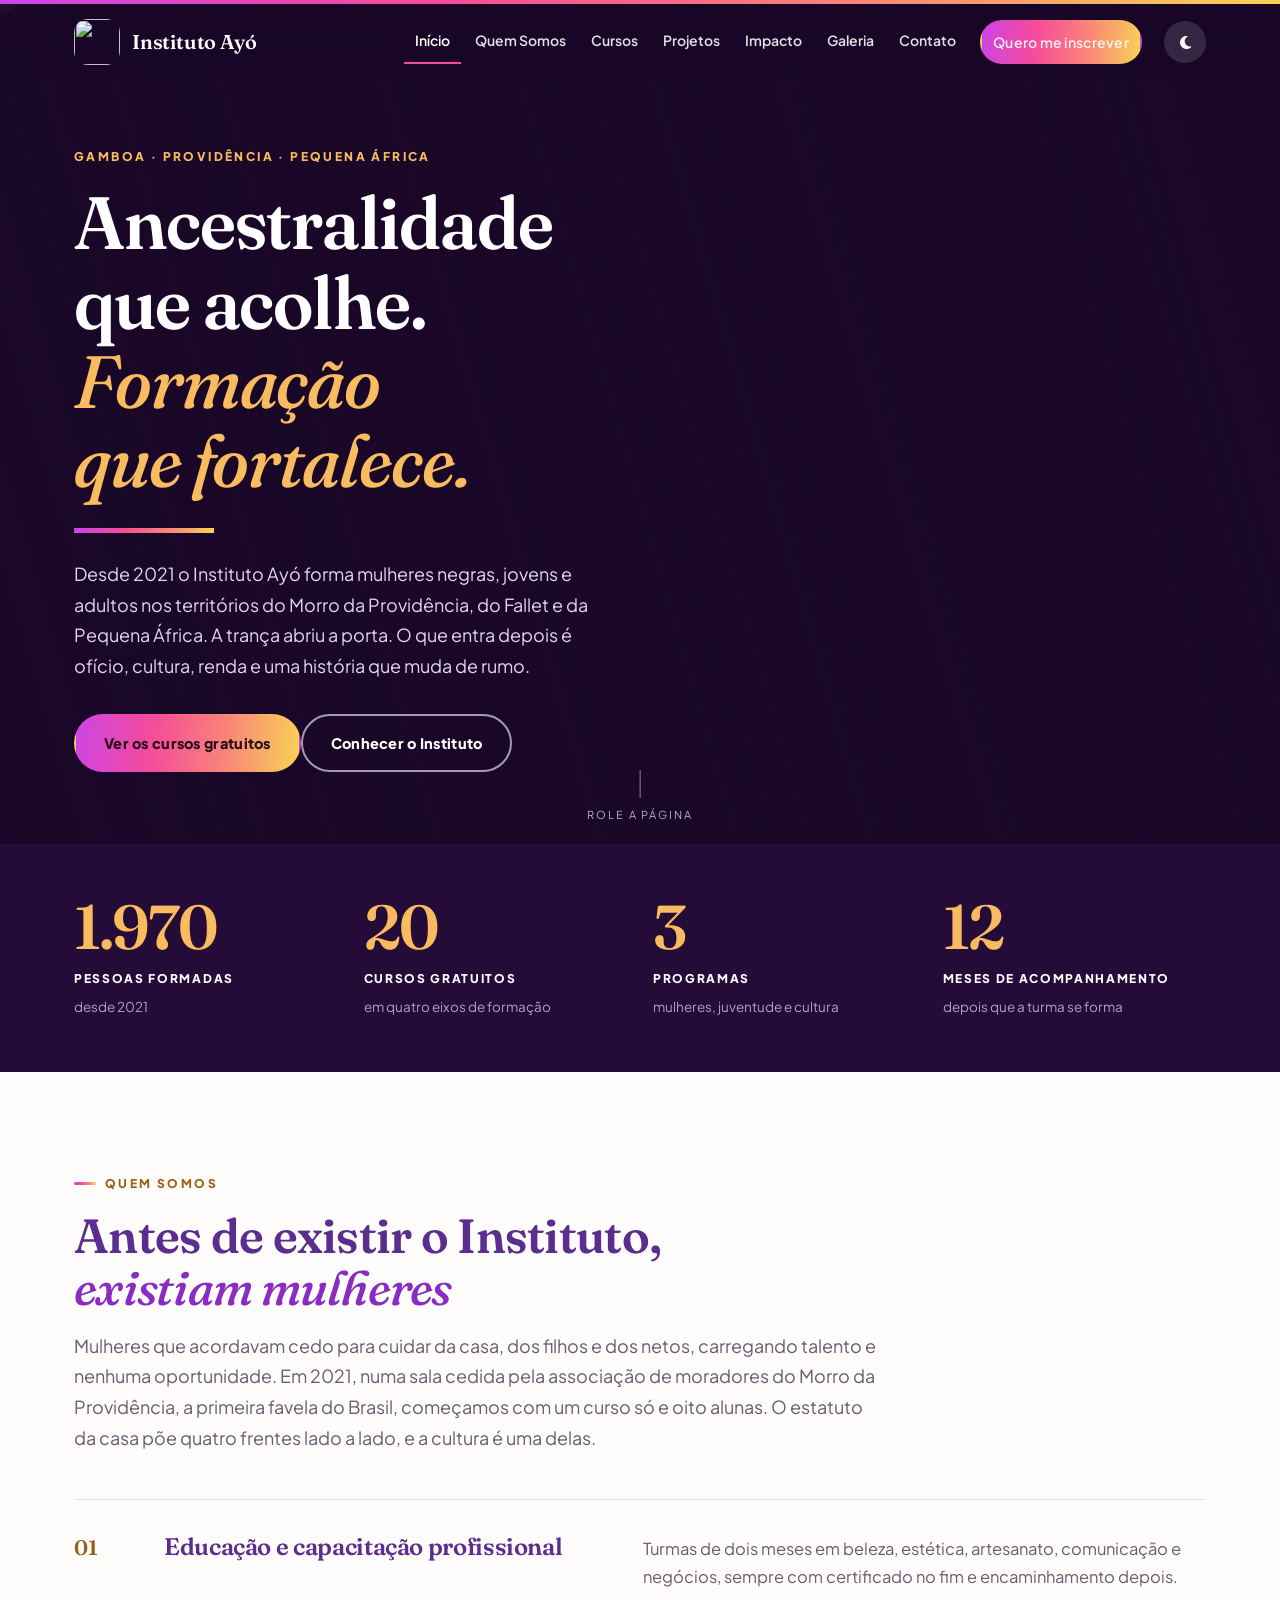
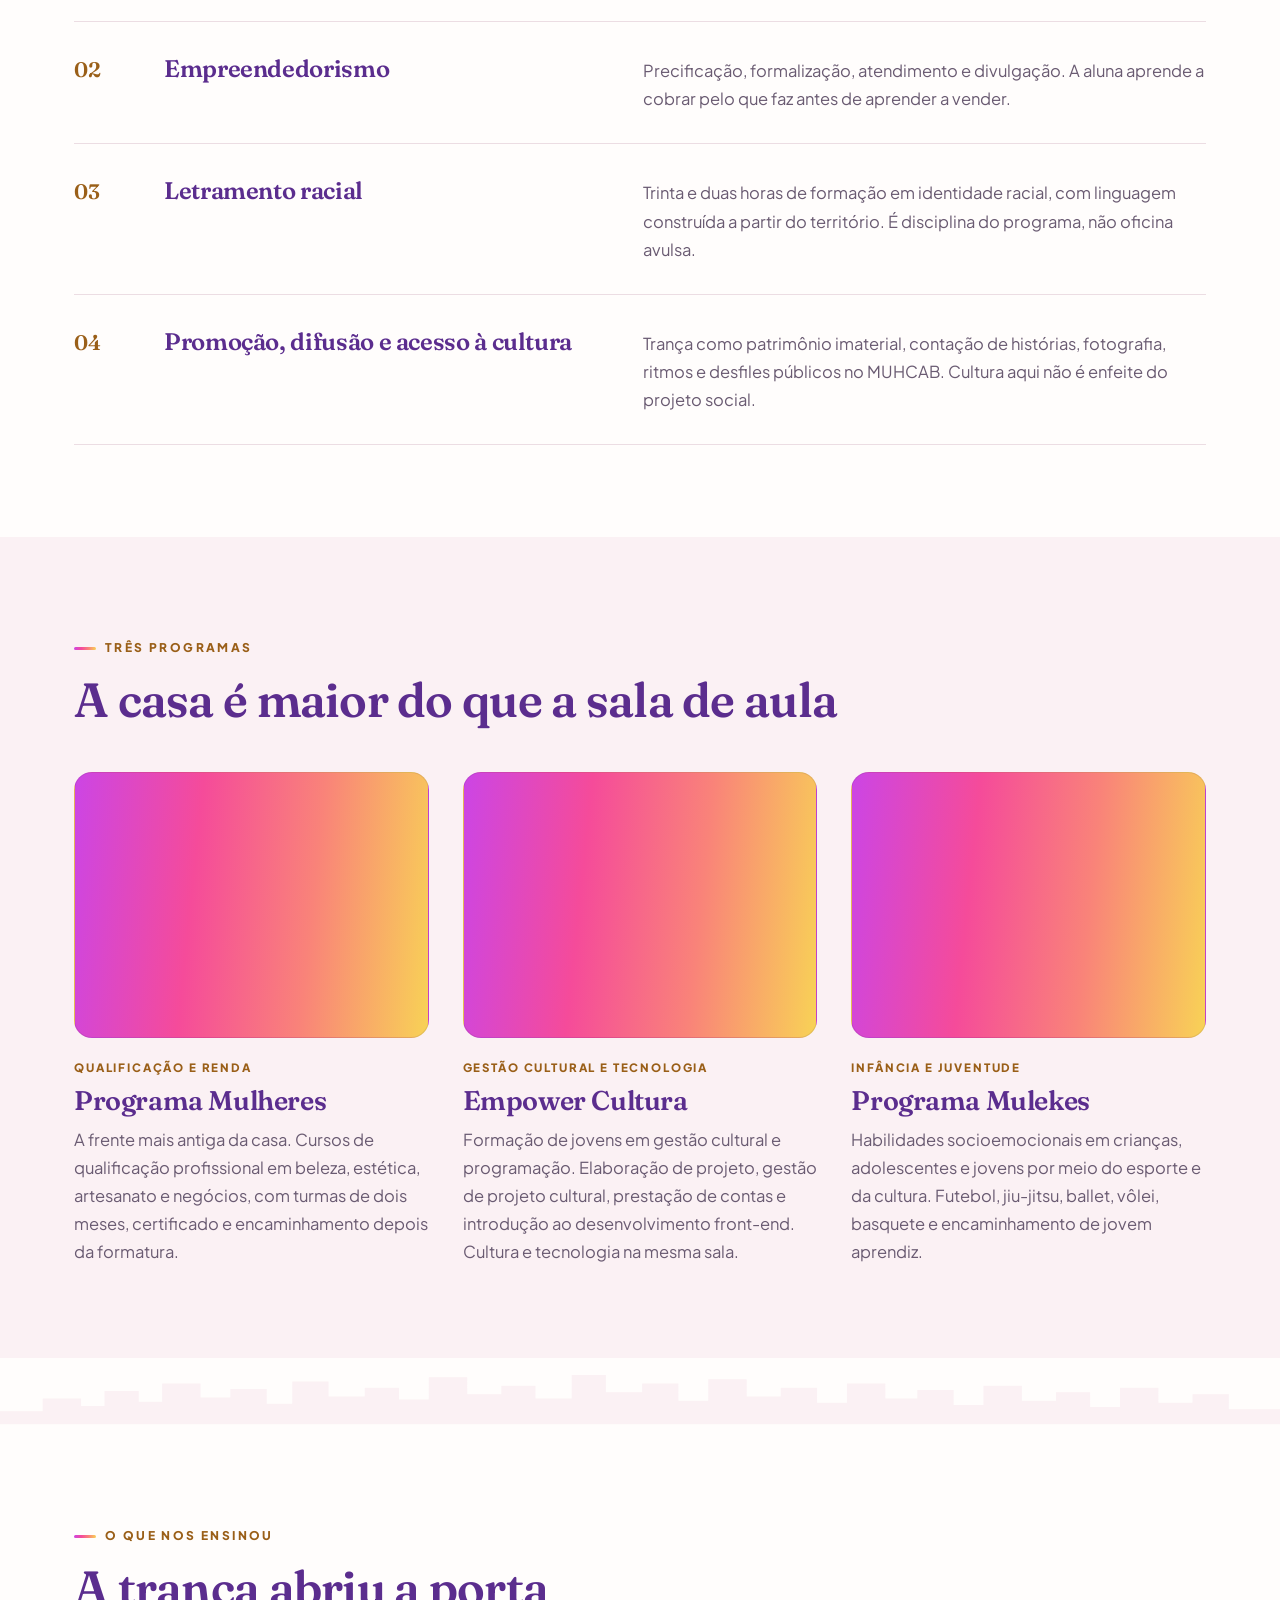
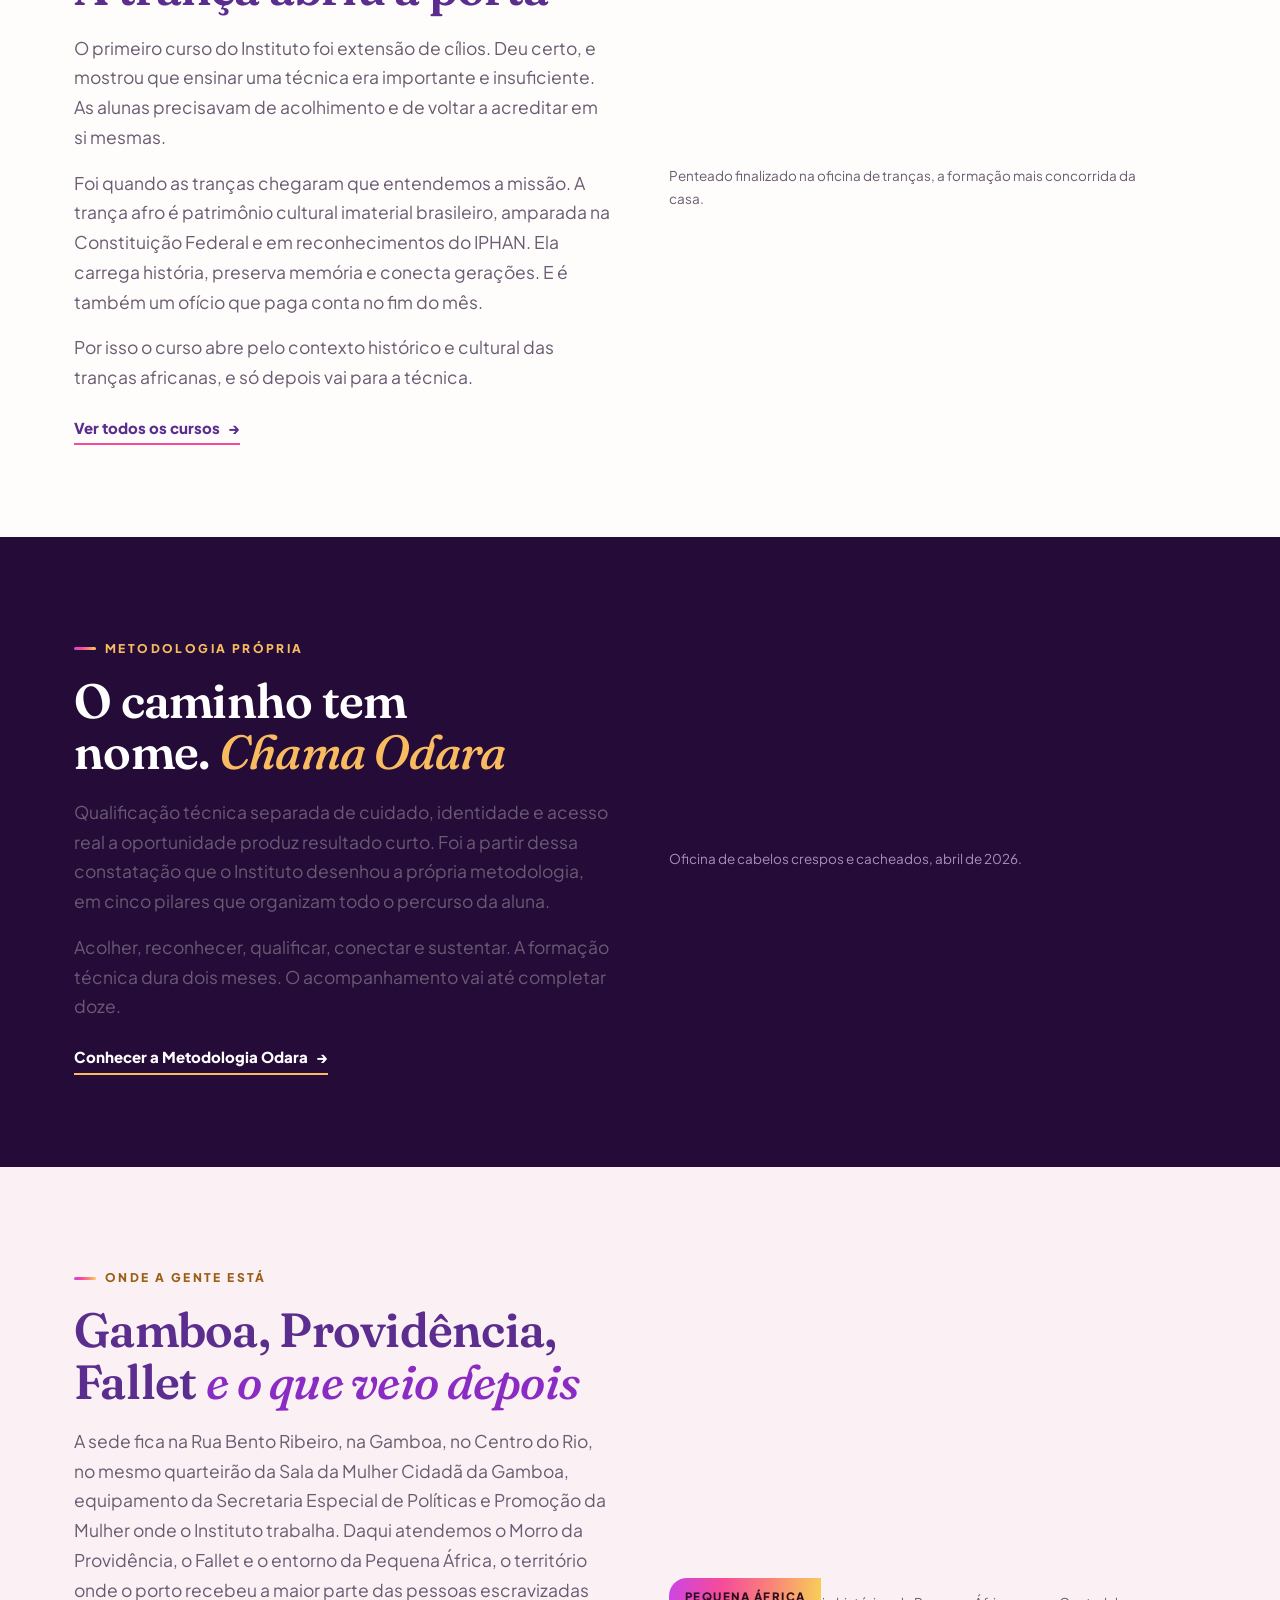
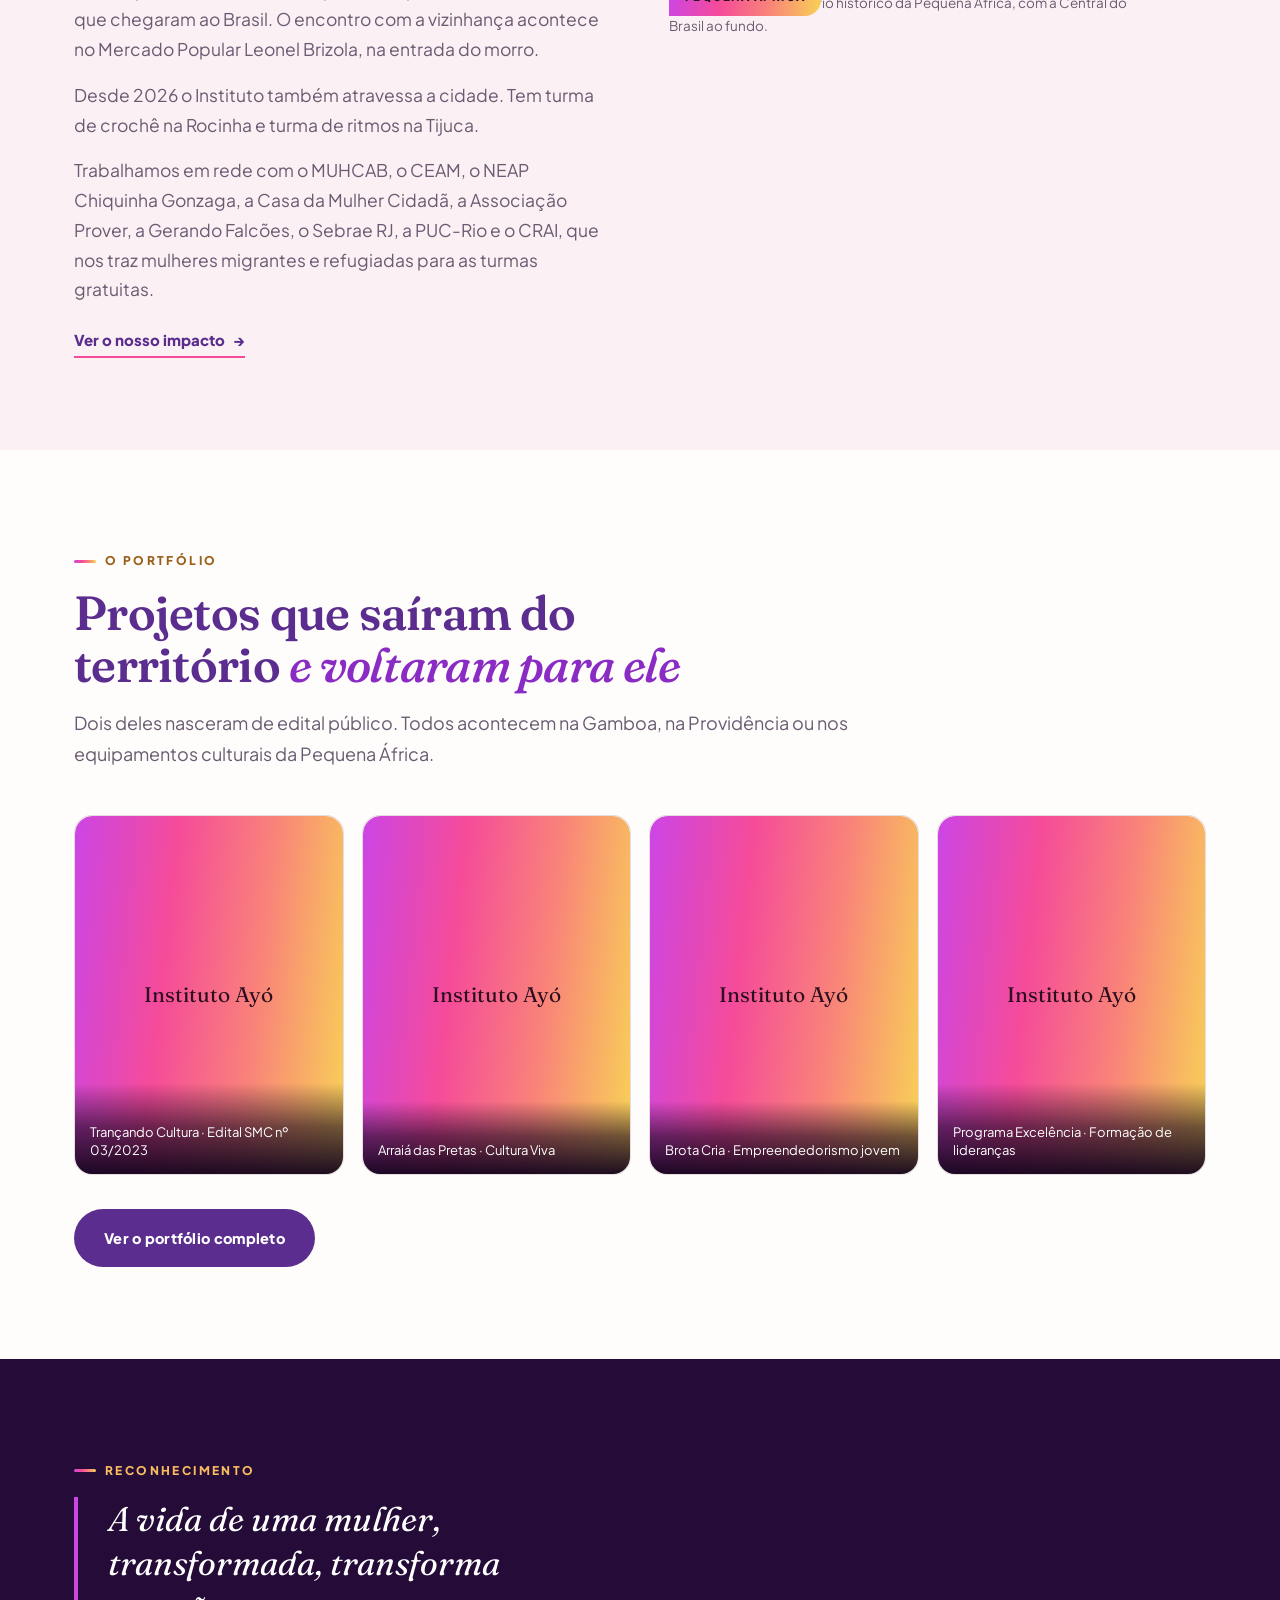
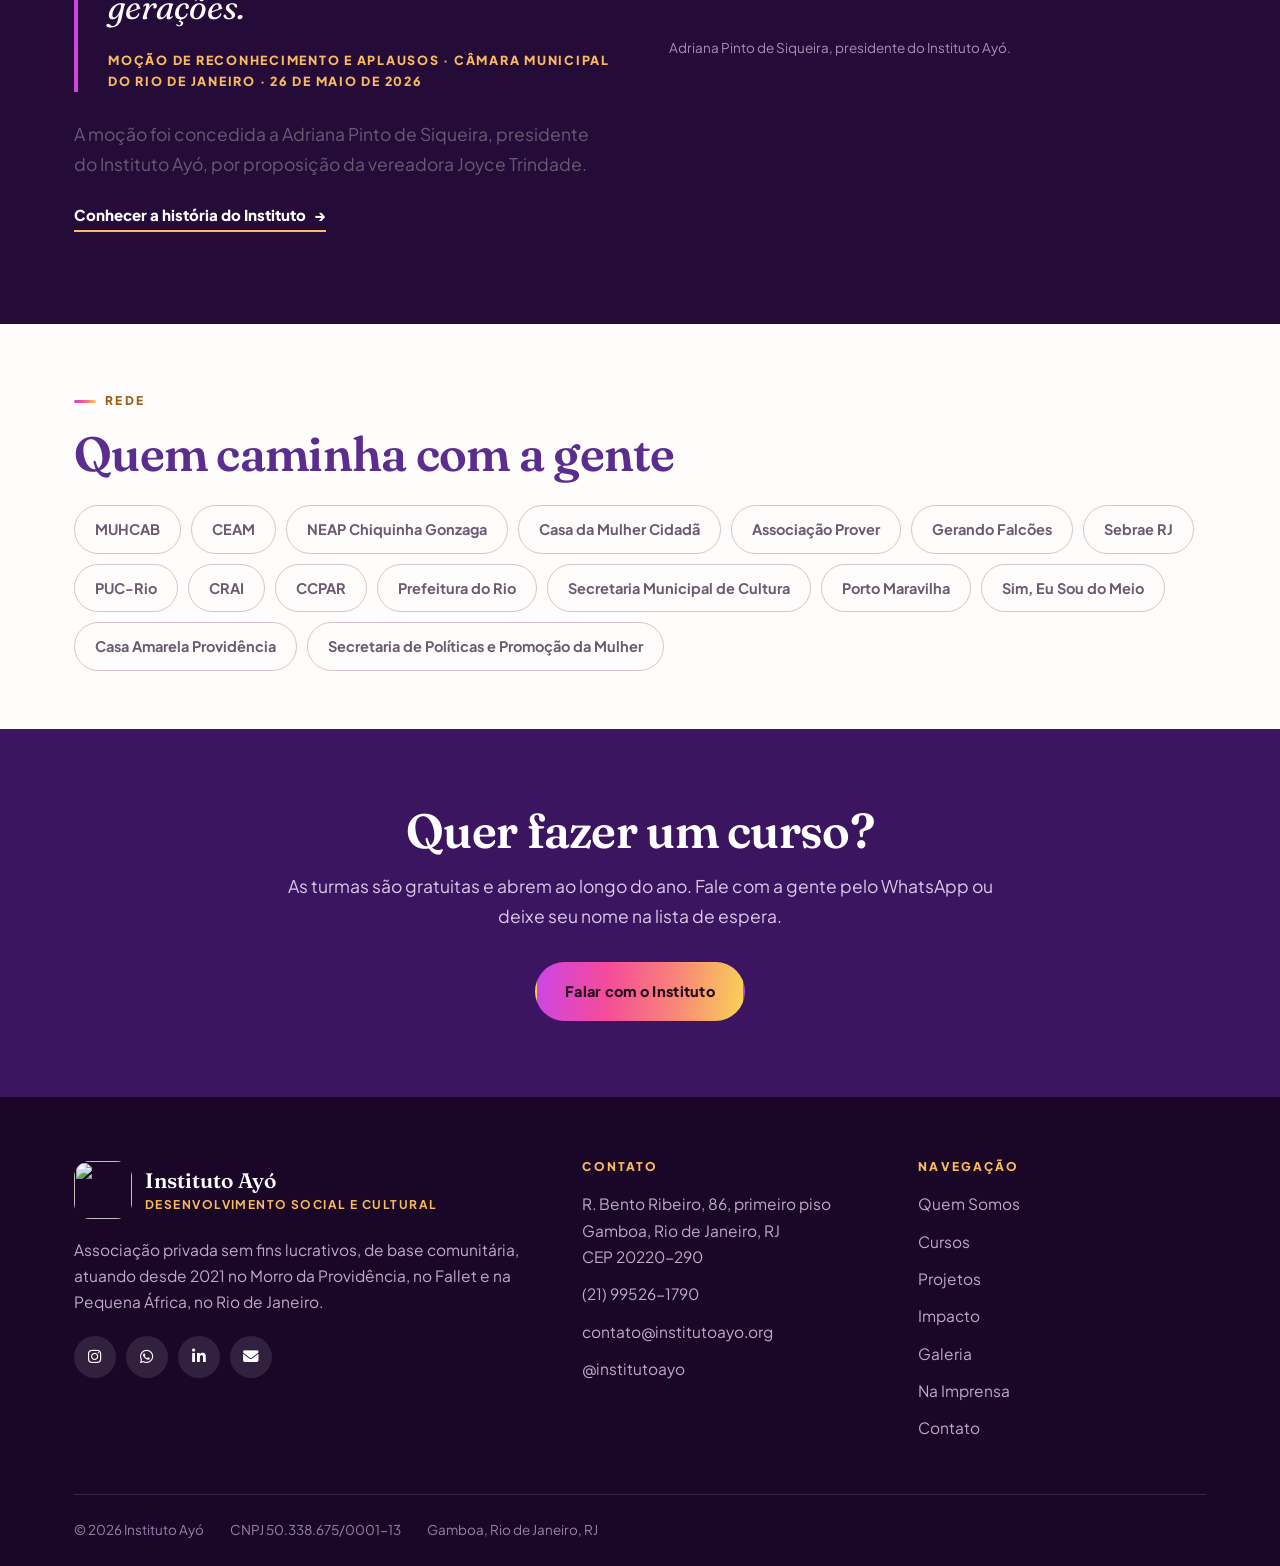
==== index.html @ ba57f15f "Paginas, estilo, dados e configuracao do site" ====
<!DOCTYPE html>
<html lang="pt-BR">
<head>
<meta charset="UTF-8">
<meta name="viewport" content="width=device-width, initial-scale=1.0">
<title>Instituto Ayó</title>
<meta name="description" content="O Instituto Ayó de Desenvolvimento Social e Cultural forma mulheres negras, jovens e adultos no Morro da Providência, no Fallet e na Pequena África, no Rio de Janeiro. Mais de vinte cursos gratuitos de beleza, cultura, artesanato e empreendedorismo desde 2021.">
<meta property="og:title" content="Instituto Ayó">
<meta property="og:description" content="O Instituto Ayó de Desenvolvimento Social e Cultural forma mulheres negras, jovens e adultos no Morro da Providência, no Fallet e na Pequena África, no Rio de Janeiro. Mais de vinte cursos gratuitos de beleza, cultura, artesanato e empreendedorismo desde 2021.">
<meta property="og:image" content="https://www.institutoayo.org/img/institucional/trancas-aula.jpg">
<meta property="og:type" content="website">
<meta property="og:locale" content="pt_BR">
<link rel="icon" type="image/png" href="img/marca/favicon.png">
<link rel="apple-touch-icon" href="img/marca/logo-ayo-180.png">
<link rel="preconnect" href="https://fonts.googleapis.com">
<link rel="preconnect" href="https://fonts.gstatic.com" crossorigin>
<link href="https://fonts.googleapis.com/css2?family=Fraunces:ital,opsz,wght@0,9..144,400..700;1,9..144,400..600&family=Plus+Jakarta+Sans:wght@400;500;600;700;800&display=swap" rel="stylesheet">
<link rel="stylesheet" href="https://cdnjs.cloudflare.com/ajax/libs/font-awesome/6.5.2/css/all.min.css">
<script>(function(){try{var t=localStorage.getItem('ayo-tema')||'claro';document.documentElement.setAttribute('data-tema',t);}catch(e){}})();</script>
<link rel="stylesheet" href="style.css?v=20260914a">
<noscript><style>.surge{opacity:1;transform:none}.sobe{opacity:1;transform:none}</style></noscript>
</head>
<body>
<header class="topo">
  <div class="env">
    <a class="marca" href="index.html">
      <img src="img/marca/logo-ayo-circulo.png" alt="" width="46" height="46">
      <b>Instituto Ayó</b>
    </a>
    <nav class="menu" id="menu">
      <a class="ativo" href="index.html">Início</a>
      <a href="sobre.html">Quem Somos</a>
      <a href="cursos.html">Cursos</a>
      <a href="projetos.html">Projetos</a>
      <a href="impacto.html">Impacto</a>
      <a href="galeria.html">Galeria</a>
      <a href="contato.html">Contato</a>
      <a class="botao botao--sol botao--pequeno" href="contato.html#inscricao">Quero me inscrever</a>
    </nav>
    <div class="topo-acoes">
      <button class="tema-btn" type="button" aria-label="Mudar o tema"></button>
      <button class="menu-btn" type="button" aria-label="Abrir o menu" aria-expanded="false" aria-controls="menu"><span></span></button>
    </div>
  </div>
</header>

<section class="abertura">
  <div class="abertura-foto">
    <img src="img/institucional/trancas-aula.jpg" alt="Aluna de camiseta rosa do Instituto Ayó tranca o cabelo de outra mulher durante a aula prática, com a turma ao redor" fetchpriority="high">
  </div>
  <div class="env">
    <div class="abertura-texto">
      <span class="olho olho--claro sobe d1">Gamboa &middot; Providência &middot; Pequena África</span>
      <h1><span class="sobe d2">Ancestralidade</span> <span class="sobe d3">que acolhe.</span><br><em class="sobe d5">Formação que fortalece.</em></h1>
      <div class="risco" aria-hidden="true"></div>
      <p class="chamada sobe d7">Desde 2021 o Instituto Ayó forma mulheres negras, jovens e adultos nos territórios do Morro da Providência, do Fallet e da Pequena África. A trança abriu a porta. O que entra depois é ofício, cultura, renda e uma história que muda de rumo.</p>
      <div class="abertura-botoes sobe d8"><a class="botao botao--sol" href="cursos.html">Ver os cursos gratuitos</a><a class="botao botao--claro" href="sobre.html">Conhecer o Instituto</a></div>
    </div>
  </div>
  <div class="rolar" aria-hidden="true"><i></i>role a página</div>
</section>

<section class="numeros">
  <div class="env">
    <div class="numeros-grade">
      <div class="num"><b data-conta="1970">0</b><span>pessoas formadas</span><small>desde 2021</small></div>
      <div class="num"><b data-conta="20" data-sufixo="+">0</b><span>cursos gratuitos</span><small>em quatro eixos de formação</small></div>
      <div class="num"><b data-conta="3">0</b><span>programas</span><small>mulheres, juventude e cultura</small></div>
      <div class="num"><b data-conta="12">0</b><span>meses de acompanhamento</span><small>depois que a turma se forma</small></div>
    </div>
  </div>
</section>

<section class="secao">
  <div class="env">
    <div class="cabeca surge">
      <span class="olho">Quem somos</span>
      <h2 class="titulo-secao">Antes de existir o Instituto, <em>existiam mulheres</em></h2>
      <p class="apoio">Mulheres que acordavam cedo para cuidar da casa, dos filhos e dos netos, carregando talento e nenhuma oportunidade. Em 2021, numa sala cedida pela associação de moradores do Morro da Providência, a primeira favela do Brasil, começamos com um curso só e oito alunas. O estatuto da casa põe quatro frentes lado a lado, e a cultura é uma delas.</p>
    </div>
    <div class="areas surge">
      <article class="area">
        <b>01</b>
        <h3>Educação e capacitação profissional</h3>
        <p>Turmas de dois meses em beleza, estética, artesanato, comunicação e negócios, sempre com certificado no fim e encaminhamento depois.</p>
      </article>
      <article class="area">
        <b>02</b>
        <h3>Empreendedorismo</h3>
        <p>Precificação, formalização, atendimento e divulgação. A aluna aprende a cobrar pelo que faz antes de aprender a vender.</p>
      </article>
      <article class="area">
        <b>03</b>
        <h3>Letramento racial</h3>
        <p>Trinta e duas horas de formação em identidade racial, com linguagem construída a partir do território. É disciplina do programa, não oficina avulsa.</p>
      </article>
      <article class="area">
        <b>04</b>
        <h3>Promoção, difusão e acesso à cultura</h3>
        <p>Trança como patrimônio imaterial, contação de histórias, fotografia, ritmos e desfiles públicos no MUHCAB. Cultura aqui não é enfeite do projeto social.</p>
      </article>
    </div>
  </div>
</section>

<section class="secao secao--alt">
  <div class="env">
    <div class="cabeca surge">
      <span class="olho">Três programas</span>
      <h2 class="titulo-secao">A casa é maior do que a sala de aula</h2>
    </div>
    <div class="programas surge" id="lista-programas"></div>
  </div>
</section>

<svg class="horizonte horizonte--alt" viewBox="0 0 1200 62" preserveAspectRatio="none" aria-hidden="true"><path d="M0,62 L0,50 L40,50 L40,38 L76,38 L76,45 L98,45 L98,31 L130,31 L130,41 L152,41 L152,24 L188,24 L188,37 L216,37 L216,29 L250,29 L250,43 L274,43 L274,22 L308,22 L308,36 L342,36 L342,28 L374,28 L374,39 L402,39 L402,18 L438,18 L438,34 L470,34 L470,26 L502,26 L502,38 L536,38 L536,16 L568,16 L568,32 L602,32 L602,24 L636,24 L636,40 L664,40 L664,20 L700,20 L700,36 L732,36 L732,28 L766,28 L766,42 L794,42 L794,24 L830,24 L830,38 L860,38 L860,30 L894,30 L894,44 L922,44 L922,26 L958,26 L958,40 L990,40 L990,32 L1022,32 L1022,46 L1050,46 L1050,28 L1086,28 L1086,42 L1118,42 L1118,34 L1152,34 L1152,48 L1200,48 L1200,62 Z"></path></svg>

<section class="secao">
  <div class="env">
    <div class="linha-foto">
      <div class="surge">
        <span class="olho">O que nos ensinou</span>
        <h2 class="titulo-secao">A trança abriu a porta</h2>
        <p>O primeiro curso do Instituto foi extensão de cílios. Deu certo, e mostrou que ensinar uma técnica era importante e insuficiente. As alunas precisavam de acolhimento e de voltar a acreditar em si mesmas.</p>
        <p>Foi quando as tranças chegaram que entendemos a missão. A trança afro é patrimônio cultural imaterial brasileiro, amparada na Constituição Federal e em reconhecimentos do IPHAN. Ela carrega história, preserva memória e conecta gerações. E é também um ofício que paga conta no fim do mês.</p>
        <p>Por isso o curso abre pelo contexto histórico e cultural das tranças africanas, e só depois vai para a técnica.</p>
        <a class="adiante" href="cursos.html">Ver todos os cursos</a>
      </div>
      <figure class="linha-foto-media surge">
        <img src="img/institucional/trancas-retrato.jpg" alt="Mulher negra sorri exibindo o penteado de tranças finalizado na oficina do Instituto Ayó" loading="lazy">
        <figcaption>Penteado finalizado na oficina de tranças, a formação mais concorrida da casa.</figcaption>
      </figure>
    </div>
  </div>
</section>

<section class="secao secao--noite">
  <div class="env">
    <div class="linha-foto linha-foto--invertida">
      <figure class="linha-foto-media surge">
        <img src="img/institucional/cabelos-atendimento.jpg" alt="Duas profissionais do Instituto Ayó cuidam do cabelo de duas moradoras sentadas durante a oficina" loading="lazy">
        <figcaption>Oficina de cabelos crespos e cacheados, abril de 2026.</figcaption>
      </figure>
      <div class="surge">
        <span class="olho olho--claro">Metodologia própria</span>
        <h2 class="titulo-secao">O caminho tem nome. <em>Chama Odara</em></h2>
        <p>Qualificação técnica separada de cuidado, identidade e acesso real a oportunidade produz resultado curto. Foi a partir dessa constatação que o Instituto desenhou a própria metodologia, em cinco pilares que organizam todo o percurso da aluna.</p>
        <p>Acolher, reconhecer, qualificar, conectar e sustentar. A formação técnica dura dois meses. O acompanhamento vai até completar doze.</p>
        <a class="adiante" href="sobre.html#odara" style="color:#fff;border-bottom-color:var(--ambar)">Conhecer a Metodologia Odara</a>
      </div>
    </div>
  </div>
</section>

<section class="secao secao--alt">
  <div class="env">
    <div class="linha-foto">
      <div class="surge">
        <span class="olho">Onde a gente está</span>
        <h2 class="titulo-secao">Gamboa, Providência, Fallet <em>e o que veio depois</em></h2>
        <p>A sede fica na Rua Bento Ribeiro, na Gamboa, no Centro do Rio, no mesmo quarteirão da Sala da Mulher Cidadã da Gamboa, equipamento da Secretaria Especial de Políticas e Promoção da Mulher onde o Instituto trabalha. Daqui atendemos o Morro da Providência, o Fallet e o entorno da Pequena África, o território onde o porto recebeu a maior parte das pessoas escravizadas que chegaram ao Brasil. O encontro com a vizinhança acontece no Mercado Popular Leonel Brizola, na entrada do morro.</p>
        <p>Desde 2026 o Instituto também atravessa a cidade. Tem turma de crochê na Rocinha e turma de ritmos na Tijuca.</p>
        <p>Trabalhamos em rede com o MUHCAB, o CEAM, o NEAP Chiquinha Gonzaga, a Casa da Mulher Cidadã, a Associação Prover, a Gerando Falcões, o Sebrae RJ, a PUC-Rio e o CRAI, que nos traz mulheres migrantes e refugiadas para as turmas gratuitas.</p>
        <a class="adiante" href="impacto.html">Ver o nosso impacto</a>
      </div>
      <figure class="linha-foto-media surge">
        <img src="img/institucional/territorio-centro.jpg" alt="Participantes do Instituto Ayó caminham pelo Centro do Rio de Janeiro com a torre da Central do Brasil ao fundo" loading="lazy">
        <span class="selo-canto">Pequena África</span>
        <figcaption>Caminhada pelo território histórico da Pequena África, com a Central do Brasil ao fundo.</figcaption>
      </figure>
    </div>
  </div>
</section>

<section class="secao">
  <div class="env">
    <div class="cabeca surge">
      <span class="olho">O portfólio</span>
      <h2 class="titulo-secao">Projetos que saíram do território <em>e voltaram para ele</em></h2>
      <p class="apoio">Dois deles nasceram de edital público. Todos acontecem na Gamboa, na Providência ou nos equipamentos culturais da Pequena África.</p>
    </div>
    <div class="galeria surge">
      <button type="button" class="gal-item gal-item--retrato" data-legenda="Trançando Cultura, aprovado no Edital SMC nº 03/2023, com desfiles no MUHCAB e catálogo digital das trancistas">
        <img src="img/projetos/trancando-cultura-turma.jpg" alt="Aluna pratica trança em uma cabeça de treino durante a oficina do projeto Trançando Cultura" loading="lazy">
        <figcaption>Trançando Cultura &middot; Edital SMC nº 03/2023</figcaption>
      </button>
      <button type="button" class="gal-item gal-item--retrato" data-legenda="Arraiá das Pretas, festa junina alinhada à Política Nacional Cultura Viva">
        <img src="img/projetos/arraia-das-pretas.jpg" alt="Festa junina do Arraiá das Pretas com bandeirinhas coloridas e participantes reunidos no pátio" loading="lazy">
        <figcaption>Arraiá das Pretas &middot; Cultura Viva</figcaption>
      </button>
      <button type="button" class="gal-item gal-item--retrato" data-legenda="Brota Cria, encontro de empreendedorismo jovem realizado no MUHCAB com o Sebrae RJ">
        <img src="img/projetos/brota-cria.jpg" alt="Jovens do encontro Brota Cria erguem plaquinhas com a frase Brota comigo no pátio do MUHCAB" loading="lazy">
        <figcaption>Brota Cria &middot; Empreendedorismo jovem</figcaption>
      </button>
      <button type="button" class="gal-item gal-item--retrato" data-legenda="Programa Excelência, imersão territorial pela Pequena África e pelo MUHCAB">
        <img src="img/projetos/programa-excelencia.jpg" alt="Grupo do Programa Excelência caminha pelas ruas da Pequena África durante a imersão territorial" loading="lazy">
        <figcaption>Programa Excelência &middot; Formação de lideranças</figcaption>
      </button>
    </div>
    <div class="surge" style="margin-top:34px"><a class="botao botao--roxo" href="projetos.html">Ver o portfólio completo</a></div>
  </div>
</section>

<section class="secao secao--noite">
  <div class="env">
    <div class="linha-foto">
      <div class="surge">
        <span class="olho olho--claro">Reconhecimento</span>
        <blockquote class="citacao">
          <p>A vida de uma mulher, transformada, transforma gerações.</p>
          <cite>Moção de Reconhecimento e Aplausos &middot; Câmara Municipal do Rio de Janeiro &middot; 26 de maio de 2026</cite>
        </blockquote>
        <p style="margin-top:28px;max-width:52ch">A moção foi concedida a Adriana Pinto de Siqueira, presidente do Instituto Ayó, por proposição da vereadora Joyce Trindade.</p>
        <a class="adiante" href="sobre.html" style="color:#fff;border-bottom-color:var(--ambar)">Conhecer a história do Instituto</a>
      </div>
      <figure class="linha-foto-media surge">
        <img src="img/institucional/adriana-siqueira.jpg" alt="Adriana Pinto de Siqueira, presidente do Instituto Ayó, fala ao microfone durante um evento" loading="lazy">
        <figcaption>Adriana Pinto de Siqueira, presidente do Instituto Ayó.</figcaption>
      </figure>
    </div>
  </div>
</section>

<section class="secao secao--curta">
  <div class="env">
    <div class="cabeca surge" style="margin-bottom:26px">
      <span class="olho">Rede</span>
      <h2 class="titulo-secao">Quem caminha com a gente</h2>
    </div>
    <div class="parceiros surge">
      <span class="parceiro">MUHCAB</span><span class="parceiro">CEAM</span>
      <span class="parceiro">NEAP Chiquinha Gonzaga</span><span class="parceiro">Casa da Mulher Cidadã</span>
      <span class="parceiro">Associação Prover</span><span class="parceiro">Gerando Falcões</span>
      <span class="parceiro">Sebrae RJ</span><span class="parceiro">PUC-Rio</span>
      <span class="parceiro">CRAI</span><span class="parceiro">CCPAR</span>
      <span class="parceiro">Prefeitura do Rio</span><span class="parceiro">Secretaria Municipal de Cultura</span>
      <span class="parceiro">Porto Maravilha</span><span class="parceiro">Sim, Eu Sou do Meio</span>
      <span class="parceiro">Casa Amarela Providência</span>
      <span class="parceiro">Secretaria de Políticas e Promoção da Mulher</span>
    </div>
  </div>
</section>

<section class="faixa-cta">
  <div class="env">
    <h2 class="titulo-secao">Quer fazer um curso?</h2>
    <p>As turmas são gratuitas e abrem ao longo do ano. Fale com a gente pelo WhatsApp ou deixe seu nome na lista de espera.</p>
    <a class="botao botao--sol" href="contato.html#inscricao">Falar com o Instituto</a>
  </div>
</section>

<footer class="rodape">
  <div class="env">
    <div class="rodape-grade">
      <div>
        <div class="rodape-marca">
          <img src="img/marca/logo-ayo-circulo.png" alt="" width="56" height="56">
          <b>Instituto Ayó<span>Desenvolvimento social e cultural</span></b>
        </div>
        <p>Associação privada sem fins lucrativos, de base comunitária, atuando desde 2021 no Morro da Providência, no Fallet e na Pequena África, no Rio de Janeiro.</p>
        <div class="redes">
          <a href="https://www.instagram.com/institutoayo/" target="_blank" rel="noopener" aria-label="Instagram do Instituto Ayó"><i class="fab fa-instagram" aria-hidden="true"></i></a>
          <a href="https://wa.me/5521995261790" target="_blank" rel="noopener" aria-label="WhatsApp do Instituto Ayó"><i class="fab fa-whatsapp" aria-hidden="true"></i></a>
          <a href="https://www.linkedin.com/company/instituto-ayo" target="_blank" rel="noopener" aria-label="LinkedIn do Instituto Ayó"><i class="fab fa-linkedin-in" aria-hidden="true"></i></a>
          <a href="mailto:contato@institutoayo.org" aria-label="E-mail do Instituto Ayó"><i class="fas fa-envelope" aria-hidden="true"></i></a>
        </div>
      </div>
      <div>
        <h4>Contato</h4>
        <ul>
          <li>R. Bento Ribeiro, 86, primeiro piso<br>Gamboa, Rio de Janeiro, RJ<br>CEP 20220-290</li>
          <li><a href="https://wa.me/5521995261790" target="_blank" rel="noopener">(21) 99526-1790</a></li>
          <li><a href="mailto:contato@institutoayo.org">contato@institutoayo.org</a></li>
          <li><a href="https://www.instagram.com/institutoayo/" target="_blank" rel="noopener">@institutoayo</a></li>
        </ul>
      </div>
      <div>
        <h4>Navegação</h4>
        <ul>
          <li><a href="sobre.html">Quem Somos</a></li>
          <li><a href="cursos.html">Cursos</a></li>
          <li><a href="projetos.html">Projetos</a></li>
          <li><a href="impacto.html">Impacto</a></li>
          <li><a href="galeria.html">Galeria</a></li>
          <li><a href="imprensa.html">Na Imprensa</a></li>
          <li><a href="contato.html">Contato</a></li>
        </ul>
      </div>
    </div>
    <div class="rodape-base">
      <span>&copy; <span class="ano-atual">2026</span> Instituto Ayó</span>
      <span>CNPJ 50.338.675/0001-13</span>
      <span>Gamboa, Rio de Janeiro, RJ</span>
    </div>
  </div>
</footer>

<div class="lightbox" role="dialog" aria-modal="true" aria-label="Foto ampliada">
  <button class="lightbox-fechar" type="button" aria-label="Fechar">&times;</button>
  <figure><img alt=""><figcaption></figcaption></figure>
</div>

<script src="dados.js?v=20260914a"></script>
<script src="script.js?v=20260914a"></script>
</body>
</html>
---- style.css ----
/* ============================================================
   style.css — Instituto Ayó de Desenvolvimento Social e Cultural
   www.institutoayo.org

   As cores saíram dos pixels da logo original.
     Magenta   #CC45E5   topo do degradê
     Pink      #F54B9A
     Coral     #F98379
     Âmbar     #F8BB60
     Amarelo   #F8D256   base do degradê
     Roxo      #5B2D8E   estrutura, títulos, links
     Noite     #240B38   fundos escuros
     Preto     #0A0A0A   a silhueta do morro

   Tipografia
     Fraunces           display
     Plus Jakarta Sans  texto
   ============================================================ */

*, *::before, *::after { box-sizing: border-box; }
* { margin: 0; padding: 0; }

:root {
  --magenta: #CC45E5;
  --pink:    #F54B9A;
  --coral:   #F98379;
  --ambar:   #F8BB60;
  --amarelo: #F8D256;
  --roxo:    #5B2D8E;
  --roxo-vivo: #8A2BC4;
  --roxo-fundo: #3C1560;
  --noite:   #240B38;
  --noite-2: #1A0728;

  --sol: linear-gradient(96deg, var(--magenta) 0%, var(--pink) 34%, var(--coral) 66%, var(--amarelo) 100%);

  --fundo:       #FFFDFC;
  --fundo-alt:   #FBF1F4;
  --cartao:      #FFFFFF;
  --linha:       #ECDDE3;
  --linha-forte: #D9C2CC;
  --texto:       #2A1F30;
  --texto-suave: #6A5B72;
  --ouro-tinta:  #9A5F18;

  --display: 'Fraunces', 'Iowan Old Style', Georgia, serif;
  --corpo:   'Plus Jakarta Sans', 'Segoe UI', system-ui, sans-serif;

  --topo: 76px;
  --env: 1180px;

  --raio-foto: 18px;
  --raio-bloco: 16px;
  --raio-campo: 12px;
  --contorno: 1px solid rgba(42,31,48,.10);
}

[data-tema="escuro"] {
  --roxo:        #D8B4F8;
  --roxo-vivo:   #E5C8FF;
  --roxo-fundo:  #3C1560;
  --fundo:       #170724;
  --fundo-alt:   #200B31;
  --cartao:      #2A1040;
  --linha:       #402154;
  --linha-forte: #563070;
  --texto:       #F6EDF6;
  --texto-suave: #BCA6C6;
  --ouro-tinta:  #F0C176;
  --contorno: 1px solid rgba(255,255,255,.12);
}

html { overflow-x: hidden; scroll-behavior: smooth; scroll-padding-top: calc(var(--topo) + 16px); }
body {
  overflow-x: hidden;
  background: var(--fundo);
  color: var(--texto);
  font-family: var(--corpo);
  font-size: 17.5px;
  line-height: 1.7;
  -webkit-font-smoothing: antialiased;
}
img { max-width: 100%; display: block; }
a { color: inherit; }
:focus-visible { outline: 3px solid var(--pink); outline-offset: 3px; }

/* a faixa do pôr do sol no topo da página, assinatura da marca */
body::before {
  content: ""; position: fixed; inset: 0 0 auto 0; height: 4px; z-index: 200;
  background: var(--sol);
}

.env { width: min(var(--env), 100%); margin-inline: auto; padding-inline: 24px; }
.env--estreito { width: min(780px, 100%); }

/* ============================================================
   TIPOGRAFIA
   ============================================================ */
h1, h2, h3, h4 {
  font-family: var(--display);
  font-variation-settings: 'SOFT' 30, 'WONK' 1;
  line-height: 1.07;
  font-weight: 600;
  text-wrap: balance;
  letter-spacing: -.015em;
}
h1 em, h2 em, h3 em { font-style: italic; font-weight: 500; }

.titulo-pagina { font-size: clamp(40px, 6.6vw, 78px); }
.titulo-secao  { font-size: clamp(30px, 4.4vw, 48px); color: var(--roxo); }
.titulo-secao em { color: var(--roxo-vivo); }

.olho {
  display: inline-flex; align-items: center; gap: 9px;
  font-family: var(--corpo); font-size: 12px; font-weight: 800;
  letter-spacing: .2em; text-transform: uppercase;
  color: var(--ouro-tinta); margin-bottom: 16px;
}
.olho::before {
  content: ""; width: 22px; height: 3px; border-radius: 3px; background: var(--sol);
}
.olho--claro { color: var(--ambar); }

.cabeca { max-width: 66ch; margin-bottom: 46px; }
.apoio { color: var(--texto-suave); max-width: 62ch; margin-top: 18px; font-size: 18px; }

/* ============================================================
   BOTÕES
   ============================================================ */
.botao {
  display: inline-flex; align-items: center; gap: 9px;
  font-size: 14.5px; font-weight: 800; letter-spacing: .02em;
  padding: 15px 28px; border: 2px solid transparent; border-radius: 999px;
  text-decoration: none; cursor: pointer;
  transition: background .18s, color .18s, border-color .18s;
}
.botao--sol   { background: var(--sol); color: #2B0F1E; }
.botao--sol:hover { filter: brightness(1.07); }
.botao--roxo  { background: var(--roxo); color: #fff; }
[data-tema="escuro"] .botao--roxo { color: #1A0728; }
.botao--roxo:hover { background: var(--roxo-vivo); }
.botao--linha { border-color: var(--linha-forte); color: var(--roxo); }
.botao--linha:hover { border-color: var(--roxo); }
.botao--claro { border-color: rgba(255,255,255,.6); color: #fff; }
.botao--claro:hover { background: rgba(255,255,255,.14); }
.botao--pequeno { padding: 11px 18px; font-size: 13px; }

/* link de seguir adiante, no lugar de botão em bloco de conteúdo */
.adiante {
  display: inline-flex; align-items: center; gap: 8px; margin-top: 22px;
  font-weight: 800; font-size: 15px; color: var(--roxo); text-decoration: none;
  border-bottom: 2px solid var(--pink); padding-bottom: 3px;
}
.adiante:hover { border-bottom-color: var(--roxo); }
.adiante::after { content: "→"; }

/* ============================================================
   CABEÇALHO
   ============================================================ */
.topo {
  position: fixed; inset: 4px 0 auto 0; z-index: 90; height: var(--topo);
  display: flex; align-items: center;
  background: rgba(26, 7, 40, .38);
  backdrop-filter: blur(18px); -webkit-backdrop-filter: blur(18px);
  transition: background .3s;
}
.topo.solido { background: var(--noite-2); }
.topo .env { display: flex; align-items: center; gap: 22px; }
.marca { display: flex; align-items: center; gap: 12px; text-decoration: none; margin-right: auto; }
.marca img { width: 46px; height: 46px; border-radius: 14px; }
.marca b {
  font-family: var(--display); font-size: 20px; font-weight: 600;
  color: #fff; letter-spacing: -.01em; white-space: nowrap;
}
.menu { display: flex; align-items: center; gap: 3px; }
.menu a {
  color: rgba(255,255,255,.88); text-decoration: none;
  font-size: 14px; font-weight: 600; padding: 9px 11px; white-space: nowrap;
  border-bottom: 2px solid transparent; transition: border-color .18s, color .18s;
}
.menu a:hover { color: #fff; border-bottom-color: rgba(255,255,255,.5); }
.menu a.ativo { color: #fff; border-bottom-color: var(--pink); }
.menu .botao { margin-left: 10px; border-bottom: 0; }
.topo-acoes { display: flex; align-items: center; gap: 8px; }
.tema-btn, .menu-btn {
  width: 42px; height: 42px; display: grid; place-items: center;
  background: rgba(255,255,255,.13); border: 0; border-radius: 50%;
  color: #fff; cursor: pointer; font-size: 15px;
}
.tema-btn:hover, .menu-btn:hover { background: rgba(255,255,255,.26); }
.menu-btn { display: none; }
.menu-btn span { display: block; width: 19px; height: 2px; background: #fff; position: relative; }
.menu-btn span::before, .menu-btn span::after {
  content: ""; position: absolute; left: 0; width: 19px; height: 2px; background: #fff; transition: .25s;
}
.menu-btn span::before { top: -6px; } .menu-btn span::after { top: 6px; }
.menu-btn[aria-expanded="true"] span { background: transparent; }
.menu-btn[aria-expanded="true"] span::before { top: 0; transform: rotate(45deg); }
.menu-btn[aria-expanded="true"] span::after { top: 0; transform: rotate(-45deg); }

/* ============================================================
   ABERTURA
   ============================================================ */
.abertura {
  position: relative; min-height: min(90vh, 780px);
  display: flex; align-items: flex-end; overflow: hidden; background: var(--noite-2);
}
.abertura-foto { position: absolute; inset: 0; }
.abertura-foto img {
  width: 100%; height: 100%; object-fit: cover; object-position: 50% 32%;
  animation: respira 26s ease-in-out infinite alternate;
}
@keyframes respira { from { transform: scale(1.002); } to { transform: scale(1.1); } }
.abertura-foto::after {
  content: ""; position: absolute; inset: 0;
  background:
    linear-gradient(74deg, rgba(26,7,40,.96) 0%, rgba(26,7,40,.84) 36%, rgba(26,7,40,.22) 74%, rgba(26,7,40,.44) 100%),
    linear-gradient(to top, rgba(26,7,40,.88) 0%, rgba(26,7,40,0) 44%);
}
.abertura .env { position: relative; z-index: 2; padding-block: calc(var(--topo) + 64px) 72px; }
.abertura-texto { max-width: 42ch; }
.abertura h1 { font-size: clamp(38px, 6.4vw, 74px); color: #fff; }
.abertura h1 em { color: var(--ambar); }
.abertura .risco {
  height: 5px; width: 0; background: var(--sol); margin: 28px 0 26px;
  animation: risca 1.1s cubic-bezier(.2,.7,.2,1) .95s forwards;
}
@keyframes risca { to { width: 140px; } }
.abertura p.chamada { color: #E4D4EC; font-size: 18px; max-width: 50ch; }
.abertura-botoes { display: flex; gap: 12px; flex-wrap: wrap; margin-top: 32px; }

.sobe { display: inline-block; opacity: 0; transform: translateY(28px); animation: sobe .8s cubic-bezier(.2,.7,.2,1) forwards; }
@keyframes sobe { to { opacity: 1; transform: none; } }
.d1{animation-delay:.10s} .d2{animation-delay:.22s} .d3{animation-delay:.34s} .d4{animation-delay:.46s}
.d5{animation-delay:.58s} .d6{animation-delay:.70s} .d7{animation-delay:1s} .d8{animation-delay:1.15s}

.rolar {
  position: absolute; left: 50%; bottom: 20px; transform: translateX(-50%); z-index: 3;
  color: rgba(255,255,255,.68); font-size: 11px; letter-spacing: .18em; text-transform: uppercase;
  display: flex; flex-direction: column; align-items: center; gap: 8px;
}
.rolar i { width: 1px; height: 28px; background: rgba(255,255,255,.5); animation: desce 2.2s ease-in-out infinite; }
@keyframes desce { 0%,100%{opacity:.2;transform:scaleY(.4);transform-origin:top} 50%{opacity:1;transform:scaleY(1)} }

/* ============================================================
   O HORIZONTE, a silhueta do morro que está dentro da logo
   ============================================================ */
.horizonte { display: block; width: 100%; height: auto; }
.horizonte path { fill: var(--fundo); }
.horizonte--alt path { fill: var(--fundo-alt); }
.horizonte--noite path { fill: var(--noite); }

/* ============================================================
   SEÇÕES
   ============================================================ */
.secao { padding-block: 92px; }
.secao--curta { padding-block: 58px; }
.secao--alt { background: var(--fundo-alt); }
.secao--noite { background: var(--noite); color: #EFE3F2; }
.secao--noite .titulo-secao { color: #fff; }
.secao--noite .titulo-secao em { color: var(--ambar); }
.secao--noite .apoio { color: #C5AED0; }
.secao--noite p { color: #C5AED0; }

/* faixa de números, chapada e direta */
.numeros { background: var(--noite); color: #fff; padding-block: 54px; }
.numeros-grade { display: grid; grid-template-columns: repeat(auto-fit, minmax(190px, 1fr)); gap: 34px 26px; }
.num b {
  display: block; font-family: var(--display); font-weight: 600;
  font-size: clamp(42px, 6vw, 62px); line-height: .95; letter-spacing: -.03em;
  color: var(--ambar); font-variant-numeric: tabular-nums;
}
.num span {
  display: block; margin-top: 12px; font-size: 12px; font-weight: 800;
  letter-spacing: .14em; text-transform: uppercase; color: #fff;
}
.num small { display: block; margin-top: 6px; font-size: 13.5px; color: #B79ECA; }

/* lista de áreas de atuação, tipográfica em vez de cartão */
.areas { display: grid; gap: 0; border-top: 1px solid var(--linha); }
.area {
  display: grid; grid-template-columns: 62px 1fr 1.25fr; gap: 12px 28px;
  padding-block: 30px; border-bottom: 1px solid var(--linha); align-items: baseline;
}
.area b {
  font-family: var(--display); font-size: 21px; font-weight: 600; color: var(--ouro-tinta);
  font-variant-numeric: tabular-nums;
}
.area h3 { font-size: 24px; color: var(--roxo); }
.area p { color: var(--texto-suave); font-size: 16.5px; margin: 0; }
.secao--noite .area { border-color: rgba(255,255,255,.16); }
.secao--noite .area h3 { color: #fff; }
.secao--noite .area b { color: var(--ambar); }

/* blocos de programa, imagem grande com texto embaixo */
.programas { display: grid; grid-template-columns: repeat(auto-fit, minmax(300px, 1fr)); gap: 34px; }
.programa figure { margin: 0; overflow: hidden; border-radius: var(--raio-foto); border: var(--contorno); }
.programa img { width: 100%; aspect-ratio: 4/3; object-fit: cover; transition: transform .6s ease; }
.programa:hover img { transform: scale(1.04); }
.programa .tag {
  display: inline-block; margin: 20px 0 10px; font-size: 11.5px; font-weight: 800;
  letter-spacing: .16em; text-transform: uppercase; color: var(--ouro-tinta);
}
.programa h3 { font-size: 27px; color: var(--roxo); margin-bottom: 10px; }
.programa p { color: var(--texto-suave); font-size: 16.5px; }
.programa.sem-foto figure { background: var(--sol); aspect-ratio: 4/3; border-radius: var(--raio-foto); }

/* linha de texto e foto */
.linha-foto { display: grid; grid-template-columns: 1fr 1fr; gap: 58px; align-items: center; }
.linha-foto--invertida .linha-foto-media { order: 2; }
.linha-foto-media { position: relative; margin: 0; }
.linha-foto-media img { width: 100%; aspect-ratio: 4/3; object-fit: cover; border-radius: var(--raio-foto); border: var(--contorno); }
.linha-foto-media figcaption { font-size: 13.5px; color: var(--texto-suave); margin-top: 14px; max-width: 48ch; }
.secao--noite .linha-foto-media figcaption { color: #A98FB8; }
.linha-foto h2 { margin-bottom: 20px; }
.linha-foto p + p { margin-top: 16px; }
.linha-foto p { color: var(--texto-suave); }
.selo-canto {
  position: absolute; left: 0; top: 0; background: var(--sol); color: #2B0F1E;
  font-size: 11.5px; font-weight: 800; letter-spacing: .12em; text-transform: uppercase;
  padding: 9px 16px; border-radius: var(--raio-foto) 0 var(--raio-bloco) 0;
}

/* citação */
.citacao { border-left: 4px solid; border-image: var(--sol) 1; padding-left: 30px; max-width: 60ch; }
.citacao p {
  font-family: var(--display); font-size: clamp(23px, 3.2vw, 34px); line-height: 1.3;
  font-style: italic; font-weight: 400; color: var(--texto);
}
.secao--noite .citacao p { color: #fff; }
.citacao cite {
  display: block; margin-top: 20px; font-family: var(--corpo); font-style: normal;
  font-size: 12.5px; font-weight: 800; letter-spacing: .14em; text-transform: uppercase;
  color: var(--ouro-tinta);
}
.secao--noite .citacao cite { color: var(--ambar); }

/* galeria */
.galeria { display: grid; grid-template-columns: repeat(auto-fill, minmax(250px, 1fr)); gap: 18px; }
.gal-item {
  position: relative; aspect-ratio: 3/4; overflow: hidden; padding: 0;
  border: var(--contorno); border-radius: var(--raio-foto);
  background: var(--fundo-alt); cursor: zoom-in; display: block; width: 100%; font: inherit; color: inherit;
}
.gal-item--retrato { aspect-ratio: 3/4; }
.gal-item img { width: 100%; height: 100%; object-fit: cover; transition: transform .5s ease; }
.gal-item:hover img, .gal-item:focus-visible img { transform: scale(1.05); }
.gal-item figcaption, .gal-legenda {
  position: absolute; inset: auto 0 0 0; padding: 40px 15px 14px; color: #fff;
  font-size: 13px; line-height: 1.4; text-align: left;
  background: linear-gradient(to top, rgba(18,4,28,.95) 0%, rgba(18,4,28,.6) 52%, rgba(18,4,28,0) 100%);
}
.gal-item.sem-foto::before {
  content: "Instituto Ayó"; position: absolute; inset: 0; display: grid; place-items: center;
  background: var(--sol); color: #2B0F1E; font-family: var(--display); font-size: 21px;
  border-radius: var(--raio-foto);
}

/* lightbox */
.lightbox {
  position: fixed; inset: 0; z-index: 120; display: grid; place-items: center;
  background: rgba(14,3,22,.97); padding: 26px; opacity: 0; visibility: hidden;
  transition: opacity .25s, visibility .25s;
}
.lightbox.aberto { opacity: 1; visibility: visible; }
.lightbox figure { max-width: min(1040px, 94vw); text-align: center; }
.lightbox img { max-width: 100%; max-height: 80vh; margin-inline: auto; border-radius: var(--raio-foto); }
.lightbox figcaption { color: #D6C2E4; font-size: 14px; margin-top: 14px; }
.lightbox-fechar {
  position: absolute; top: 20px; right: 22px; width: 46px; height: 46px; border: 0;
  border-radius: 50%; background: rgba(255,255,255,.15); color: #fff; font-size: 22px; cursor: pointer;
}

/* rodapé */
.rodape { background: var(--noite-2); color: #C0A7CE; padding-block: 64px 0; font-size: 15.5px; }
.rodape-grade { display: grid; grid-template-columns: 1.6fr 1fr 1fr; gap: 48px; }
.rodape h4 {
  font-family: var(--corpo); font-size: 12px; font-weight: 800; letter-spacing: .18em;
  text-transform: uppercase; color: var(--ambar); margin-bottom: 18px;
}
.rodape ul { list-style: none; display: grid; gap: 11px; }
.rodape a { text-decoration: none; }
.rodape a:hover { color: #fff; }
.rodape-marca { display: flex; align-items: center; gap: 13px; margin-bottom: 18px; }
.rodape-marca img { width: 58px; height: 58px; border-radius: 16px; }
.rodape-marca b { font-family: var(--display); font-size: 21px; color: #fff; font-weight: 600; line-height: 1.15; }
.redes { display: flex; gap: 10px; margin-top: 20px; }
.redes a { width: 42px; height: 42px; display: grid; place-items: center; border-radius: 50%; background: rgba(255,255,255,.1); color: #fff; }
.redes a:hover { background: var(--sol); color: #2B0F1E; }
.rodape-base {
  margin-top: 52px; border-top: 1px solid rgba(255,255,255,.12); padding-block: 24px;
  font-size: 13.5px; color: #9880A8; display: flex; gap: 8px 26px; flex-wrap: wrap;
}

.surge { opacity: 0; transform: translateY(24px); transition: opacity .75s ease, transform .75s cubic-bezier(.2,.7,.2,1); }
.surge.visivel { opacity: 1; transform: none; }

@media (prefers-reduced-motion: reduce) {
  *, *::before, *::after { animation: none !important; transition: none !important; }
  .surge, .sobe { opacity: 1; transform: none; }
  .abertura .risco { width: 140px; }
}

/* ============================================================
   METODOLOGIA ODARA, os cinco pilares
   ============================================================ */
.pilares { display: grid; gap: 0; counter-reset: pil; }
.pilar {
  counter-increment: pil;
  display: grid; grid-template-columns: 96px 1fr; gap: 10px 32px;
  padding-block: 34px; border-top: 1px solid rgba(255,255,255,.16); align-items: start;
}
.pilar:last-child { border-bottom: 1px solid rgba(255,255,255,.16); }
.pilar::before {
  content: counter(pil, decimal-leading-zero);
  font-family: var(--display); font-size: 34px; font-weight: 600; line-height: 1;
  color: transparent; background: var(--sol); -webkit-background-clip: text; background-clip: text;
  font-variant-numeric: tabular-nums;
}
.pilar h3 { font-size: 27px; color: #fff; margin-bottom: 8px; }
.pilar h3 span { font-family: var(--corpo); font-size: 14px; font-weight: 700; color: var(--ambar); display: block; margin-top: 6px; letter-spacing: .04em; }
.pilar p { color: #C5AED0; font-size: 16.5px; margin: 0; }

/* a trilha de doze meses */
.trilha { display: grid; grid-template-columns: repeat(auto-fit, minmax(230px, 1fr)); gap: 1px; background: var(--linha); border: 1px solid var(--linha); border-radius: var(--raio-bloco); overflow: hidden; }
.fase { background: var(--cartao); padding: 28px 26px 30px; }
.fase .quando {
  font-size: 11.5px; font-weight: 800; letter-spacing: .14em; text-transform: uppercase;
  color: var(--ouro-tinta); display: block; margin-bottom: 10px;
}
.fase h3 { font-size: 22px; color: var(--roxo); margin-bottom: 9px; }
.fase p { color: var(--texto-suave); font-size: 15.5px; margin: 0; }

/* ============================================================
   CURSOS, GALERIA, IMPRENSA
   ============================================================ */
.controles {
  display: flex; flex-wrap: wrap; gap: 14px; align-items: center;
  margin-bottom: 30px; padding-bottom: 26px; border-bottom: 1px solid var(--linha);
}
.campo {
  position: relative; display: flex; align-items: center; gap: 12px;
  background: var(--cartao); border: 1px solid var(--linha-forte);
  border-radius: 999px; padding: 0 22px; transition: border-color .18s;
}
.campo:focus-within { border-color: var(--roxo); }
.campo i { color: var(--texto-suave); font-size: 14px; }
.campo--busca { flex: 1 1 300px; min-width: 0; }
.campo input {
  flex: 1; min-width: 0; border: 0; background: none; padding: 16px 0;
  font: inherit; font-size: 15.5px; color: var(--texto);
}
.campo input::placeholder { color: var(--texto-suave); }
.campo input:focus { outline: none; }
.campo select {
  appearance: none; -webkit-appearance: none; border: 0; background: none;
  font: inherit; font-size: 15.5px; font-weight: 700; color: var(--texto);
  padding: 16px 34px 16px 0; cursor: pointer; min-width: 190px;
}
.campo select:focus { outline: none; }
.campo--escolha::after {
  content: ""; position: absolute; right: 22px; top: 50%; width: 9px; height: 9px;
  border-right: 2px solid var(--roxo); border-bottom: 2px solid var(--roxo);
  transform: translateY(-70%) rotate(45deg); pointer-events: none;
}
.campo select option { background: var(--cartao); color: var(--texto); }
.contagem { font-size: 14.5px; color: var(--texto-suave); margin-bottom: 24px; }
.vazio { padding: 56px 0; text-align: center; color: var(--texto-suave); }

.grade-cursos { display: grid; grid-template-columns: repeat(auto-fill, minmax(285px, 1fr)); gap: 30px; }
.curso figure { margin: 0; position: relative; overflow: hidden; border-radius: var(--raio-foto); border: var(--contorno); }
.curso figure img { width: 100%; aspect-ratio: 3/2; object-fit: cover; transition: transform .5s ease; }
.curso:hover figure img { transform: scale(1.04); }
.curso .eixo {
  position: absolute; left: 0; top: 0; background: var(--noite-2); color: #fff;
  font-size: 10.5px; font-weight: 800; letter-spacing: .12em; text-transform: uppercase; padding: 7px 13px;
  border-radius: var(--raio-foto) 0 var(--raio-campo) 0;
}
.curso h3 { font-size: 22px; color: var(--roxo); margin: 18px 0 8px; }
.curso p { color: var(--texto-suave); font-size: 15.5px; }
.curso .selo {
  display: block; margin-top: 14px; font-size: 12px; font-weight: 800;
  letter-spacing: .1em; text-transform: uppercase; color: var(--ouro-tinta);
}
.curso.sem-foto figure { background: var(--sol); aspect-ratio: 3/2; border-radius: var(--raio-foto); }

.clipping { display: grid; border-top: 1px solid var(--linha); }
.materia {
  display: grid; grid-template-columns: 170px 1fr auto; gap: 10px 30px; align-items: center;
  padding-block: 26px; border-bottom: 1px solid var(--linha); text-decoration: none;
}
.materia:hover h3 { color: var(--ouro-tinta); }
.materia .veiculo { font-size: 12px; font-weight: 800; letter-spacing: .14em; text-transform: uppercase; color: var(--ouro-tinta); }
.materia .data { display: block; color: var(--texto-suave); font-size: 13.5px; letter-spacing: 0; text-transform: none; font-weight: 400; margin-top: 5px; }
.materia h3 { font-size: 21px; color: var(--roxo); transition: color .18s; }
.materia--sem-link { cursor: default; }
.materia .sem-link {
  font-size: 11.5px; font-weight: 800; letter-spacing: .1em; text-transform: uppercase;
  color: var(--texto-suave); border: 1px dashed var(--linha-forte); padding: 9px 15px; white-space: nowrap;
}

.aviso {
  background: var(--fundo-alt); border-left: 4px solid; border-image: var(--sol) 1;
  padding: 24px 28px; color: var(--texto-suave); font-size: 16px; max-width: 72ch;
  border-radius: 0 var(--raio-bloco) var(--raio-bloco) 0;
}

/* rede de parceiros */
.parceiros { display: flex; flex-wrap: wrap; gap: 10px; }
.parceiro {
  border: 1px solid var(--linha-forte); padding: 11px 20px; border-radius: 999px;
  font-size: 14.5px; font-weight: 700; color: var(--texto-suave);
}
.secao--noite .parceiro { border-color: rgba(255,255,255,.2); color: #E0CFE8; }

/* faixa de chamada */
.faixa-cta { background: var(--roxo-fundo); color: #fff; padding-block: 76px; text-align: center; }
.faixa-cta h2 { color: #fff; margin-bottom: 16px; }
.faixa-cta p { color: #DCC7E8; max-width: 56ch; margin-inline: auto; }
.faixa-cta .botao { margin-top: 30px; }

/* contato */
.contato-grade { display: grid; grid-template-columns: 1fr 1fr; gap: 56px; align-items: start; }
.contato-lista { list-style: none; display: grid; gap: 0; border-top: 1px solid var(--linha); margin-top: 28px; }
.contato-lista li { padding-block: 20px; border-bottom: 1px solid var(--linha); }
.contato-lista b {
  display: block; font-size: 11.5px; letter-spacing: .16em; text-transform: uppercase;
  color: var(--ouro-tinta); margin-bottom: 6px; font-weight: 800;
}
.contato-lista a { color: var(--roxo); font-weight: 600; }

/* texto em duas colunas */
.duas-colunas { columns: 2; column-gap: 52px; }
.duas-colunas p { color: var(--texto-suave); break-inside: avoid; }
.duas-colunas p + p { margin-top: 16px; }

/* documento em destaque */
.documento { border: 1px solid var(--linha-forte); padding: 14px; background: var(--cartao); border-radius: var(--raio-bloco); }
.documento img { border-radius: 6px; }

/* ============================================================
   RESPONSIVO
   ============================================================ */
@media (max-width: 1040px) {
  .menu {
    position: fixed; inset: calc(var(--topo) + 4px) 0 auto 0;
    flex-direction: column; align-items: stretch; gap: 0;
    background: var(--noite-2); padding: 12px 24px 28px;
    transform: translateY(-12px); opacity: 0; pointer-events: none;
    transition: opacity .22s, transform .22s;
    max-height: calc(100dvh - var(--topo)); overflow-y: auto;
  }
  .menu.aberto { transform: none; opacity: 1; pointer-events: auto; }
  .menu a { padding: 15px 4px; border-bottom: 1px solid rgba(255,255,255,.1); }
  .menu a.ativo { border-bottom-color: var(--pink); }
  .menu .botao { margin: 20px 0 0; justify-content: center; }
  .menu-btn { display: grid; }
  .rodape-grade { grid-template-columns: 1fr 1fr; }
  .area { grid-template-columns: 50px 1fr; }
  .area p { grid-column: 2; }
}

@media (max-width: 840px) {
  .linha-foto { grid-template-columns: 1fr; gap: 30px; }
  .linha-foto--invertida .linha-foto-media { order: 0; }
  .secao { padding-block: 66px; }
  .rodape-grade { grid-template-columns: 1fr; gap: 38px; }
  .contato-grade { grid-template-columns: 1fr; gap: 40px; }
  .materia { grid-template-columns: 1fr; gap: 8px; }
  .materia .sem-link, .materia .botao { justify-self: start; margin-top: 10px; }
  .duas-colunas { columns: 1; }
  .pilar { grid-template-columns: 62px 1fr; gap: 8px 20px; }
}

@media (max-width: 520px) {
  body { font-size: 16.5px; }
  .env { padding-inline: 18px; }
  .marca b { font-size: 17px; }
  .marca img { width: 40px; height: 40px; }
  .abertura { min-height: min(94vh, 700px); }
  .abertura .env { padding-block: calc(var(--topo) + 44px) 60px; }
  .galeria { grid-template-columns: repeat(auto-fill, minmax(150px, 1fr)); gap: 10px; }
  .gal-item figcaption, .gal-legenda { font-size: 11.5px; padding: 30px 10px 10px; }
  .numeros-grade { grid-template-columns: 1fr 1fr; gap: 28px 16px; }
  .grade-cursos, .programas { grid-template-columns: 1fr; }
  .area { grid-template-columns: 1fr; gap: 4px; }
  .area p { grid-column: 1; }
  .rolar { display: none; }
  .abertura-botoes .botao { flex: 1 1 100%; justify-content: center; }
}

/* a marca do rodapé, com o nome curto em cima e a razão social como apoio */
.rodape-marca b span {
  display: block; font-family: var(--corpo); font-size: 12px; font-weight: 700;
  letter-spacing: .12em; text-transform: uppercase; color: var(--ambar); margin-top: 6px;
}
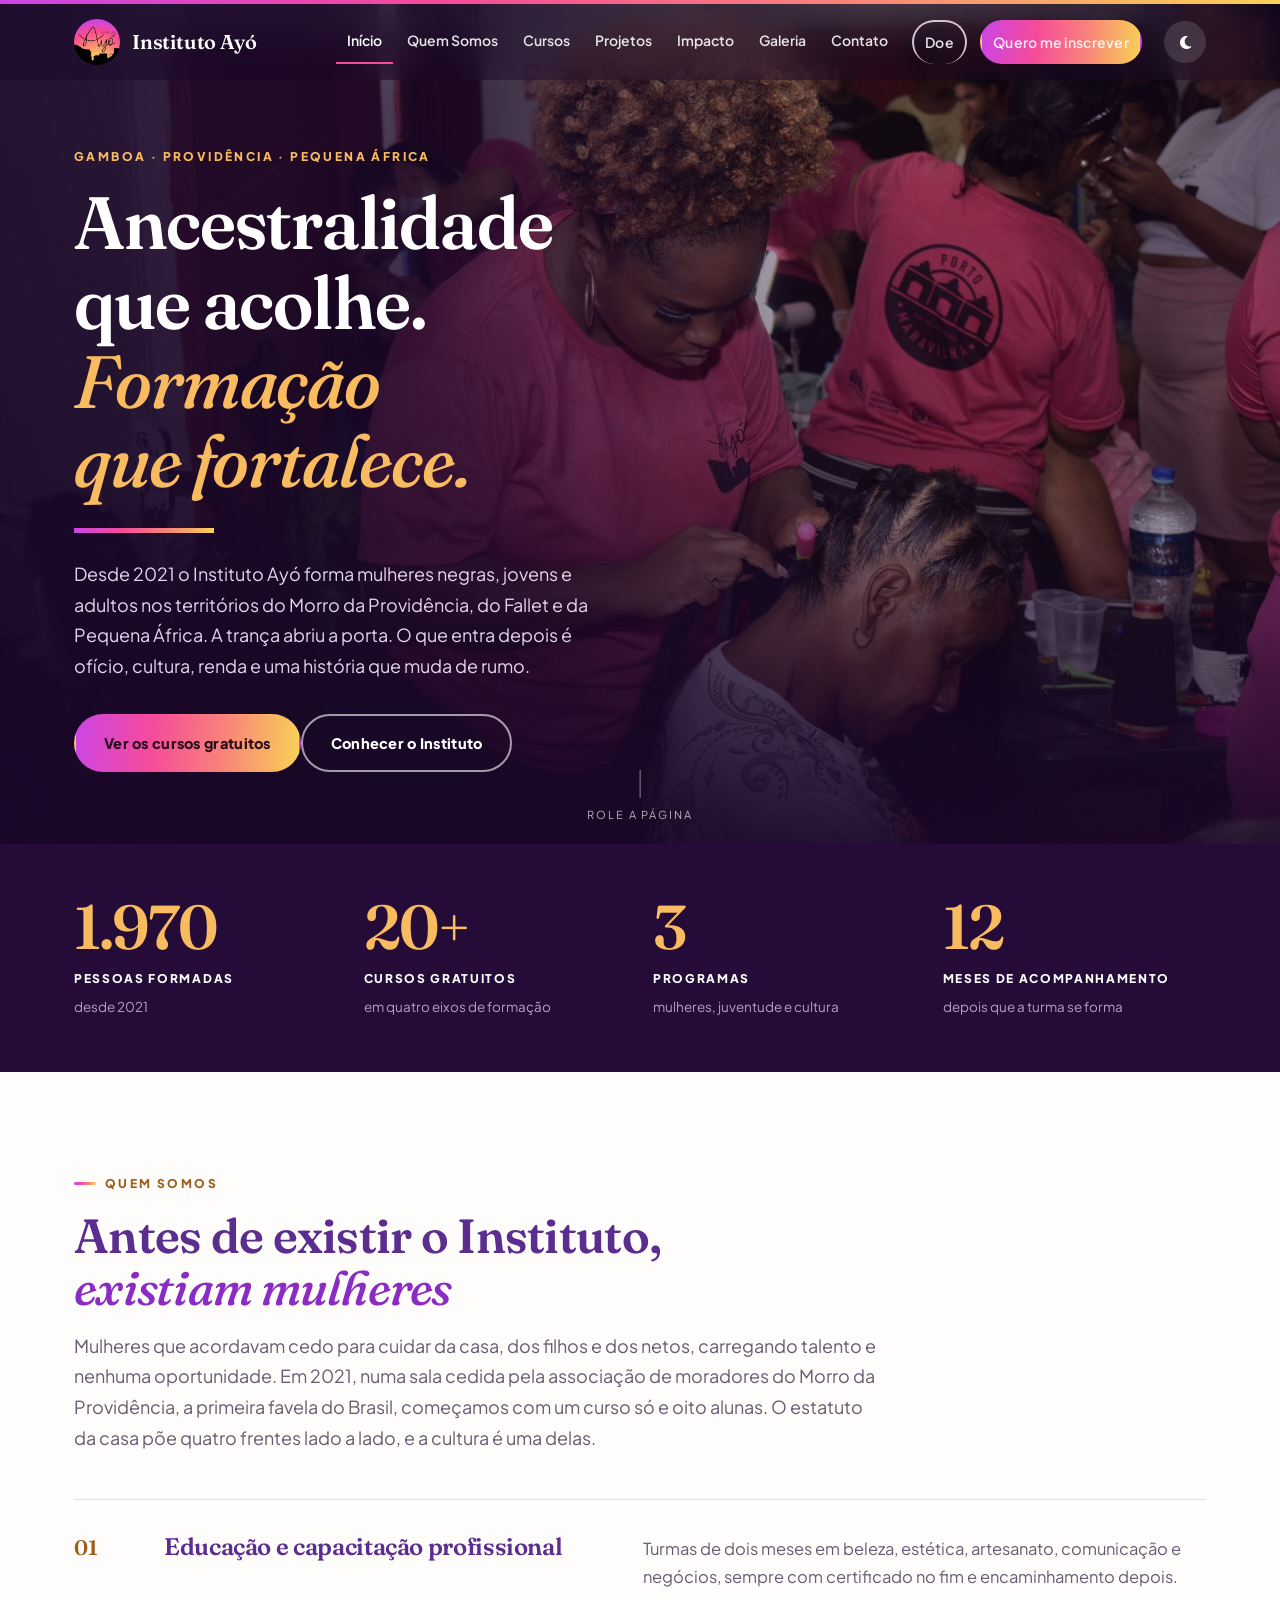
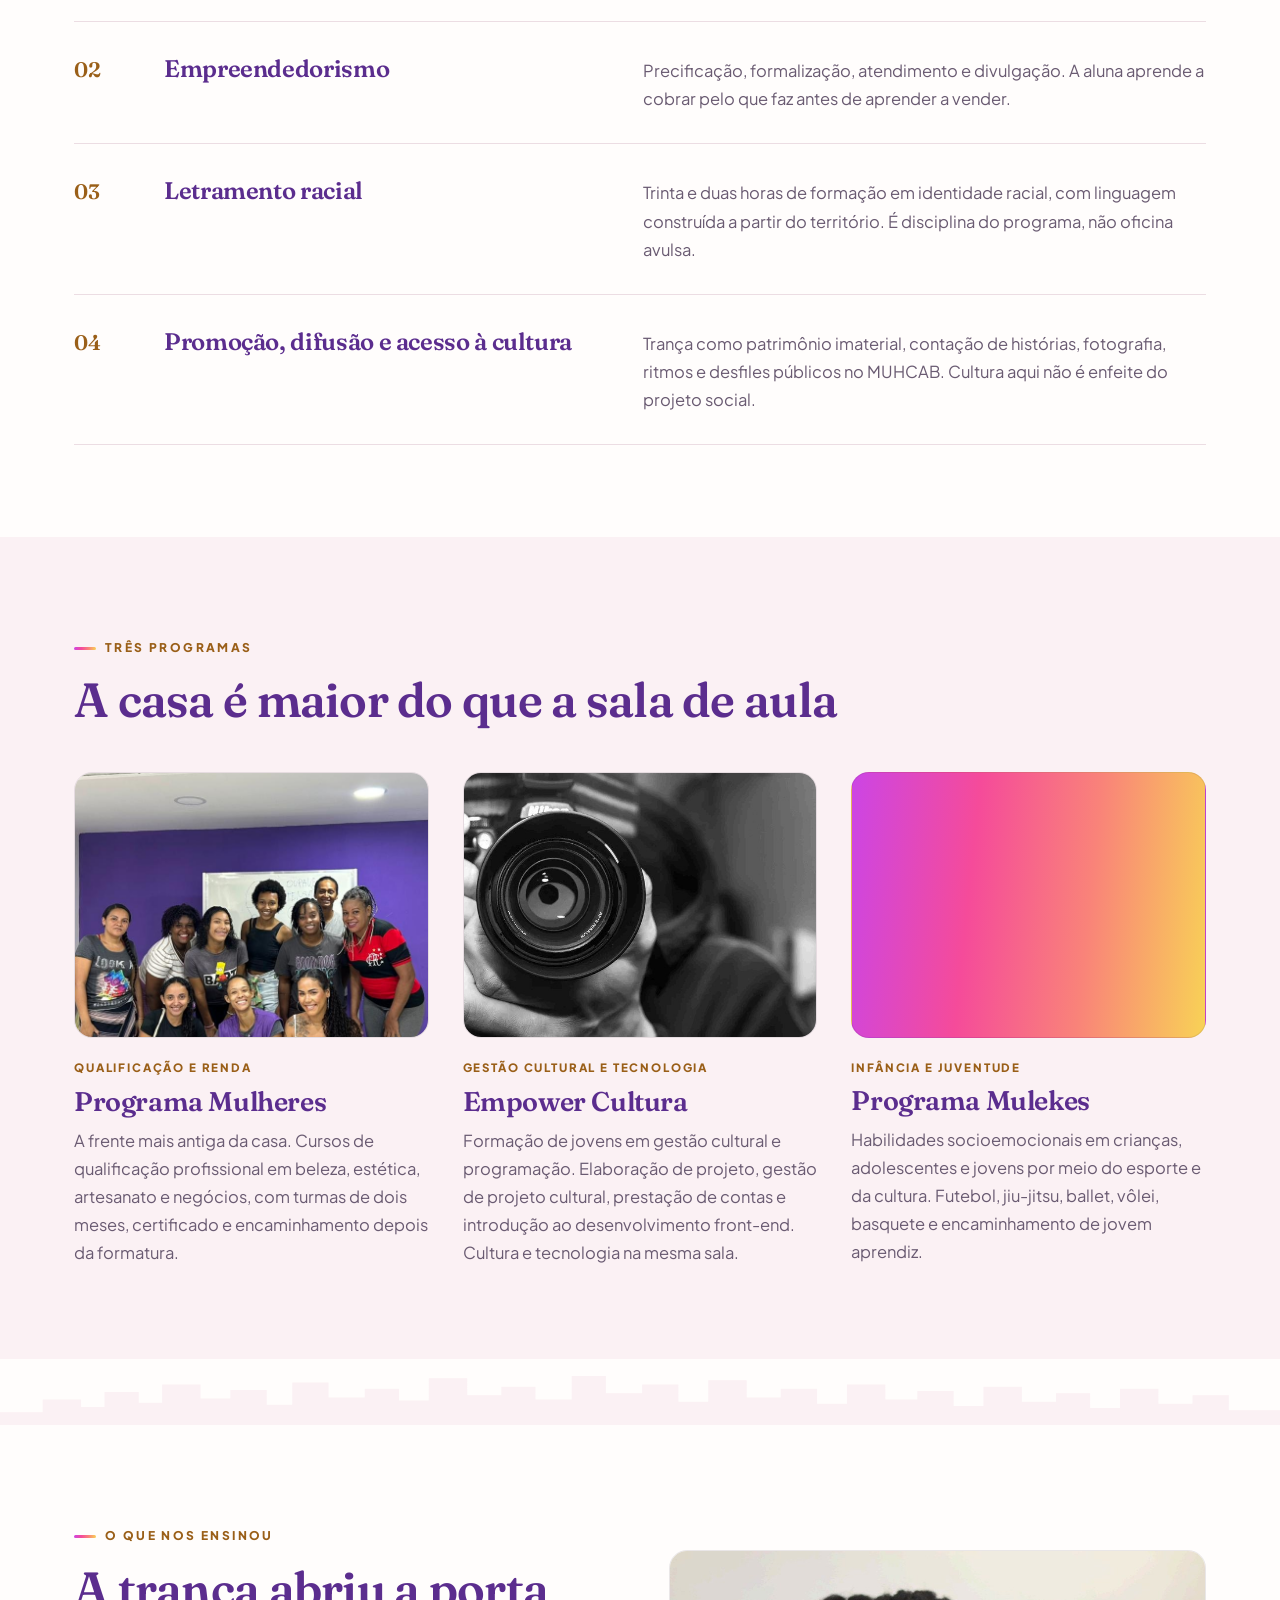
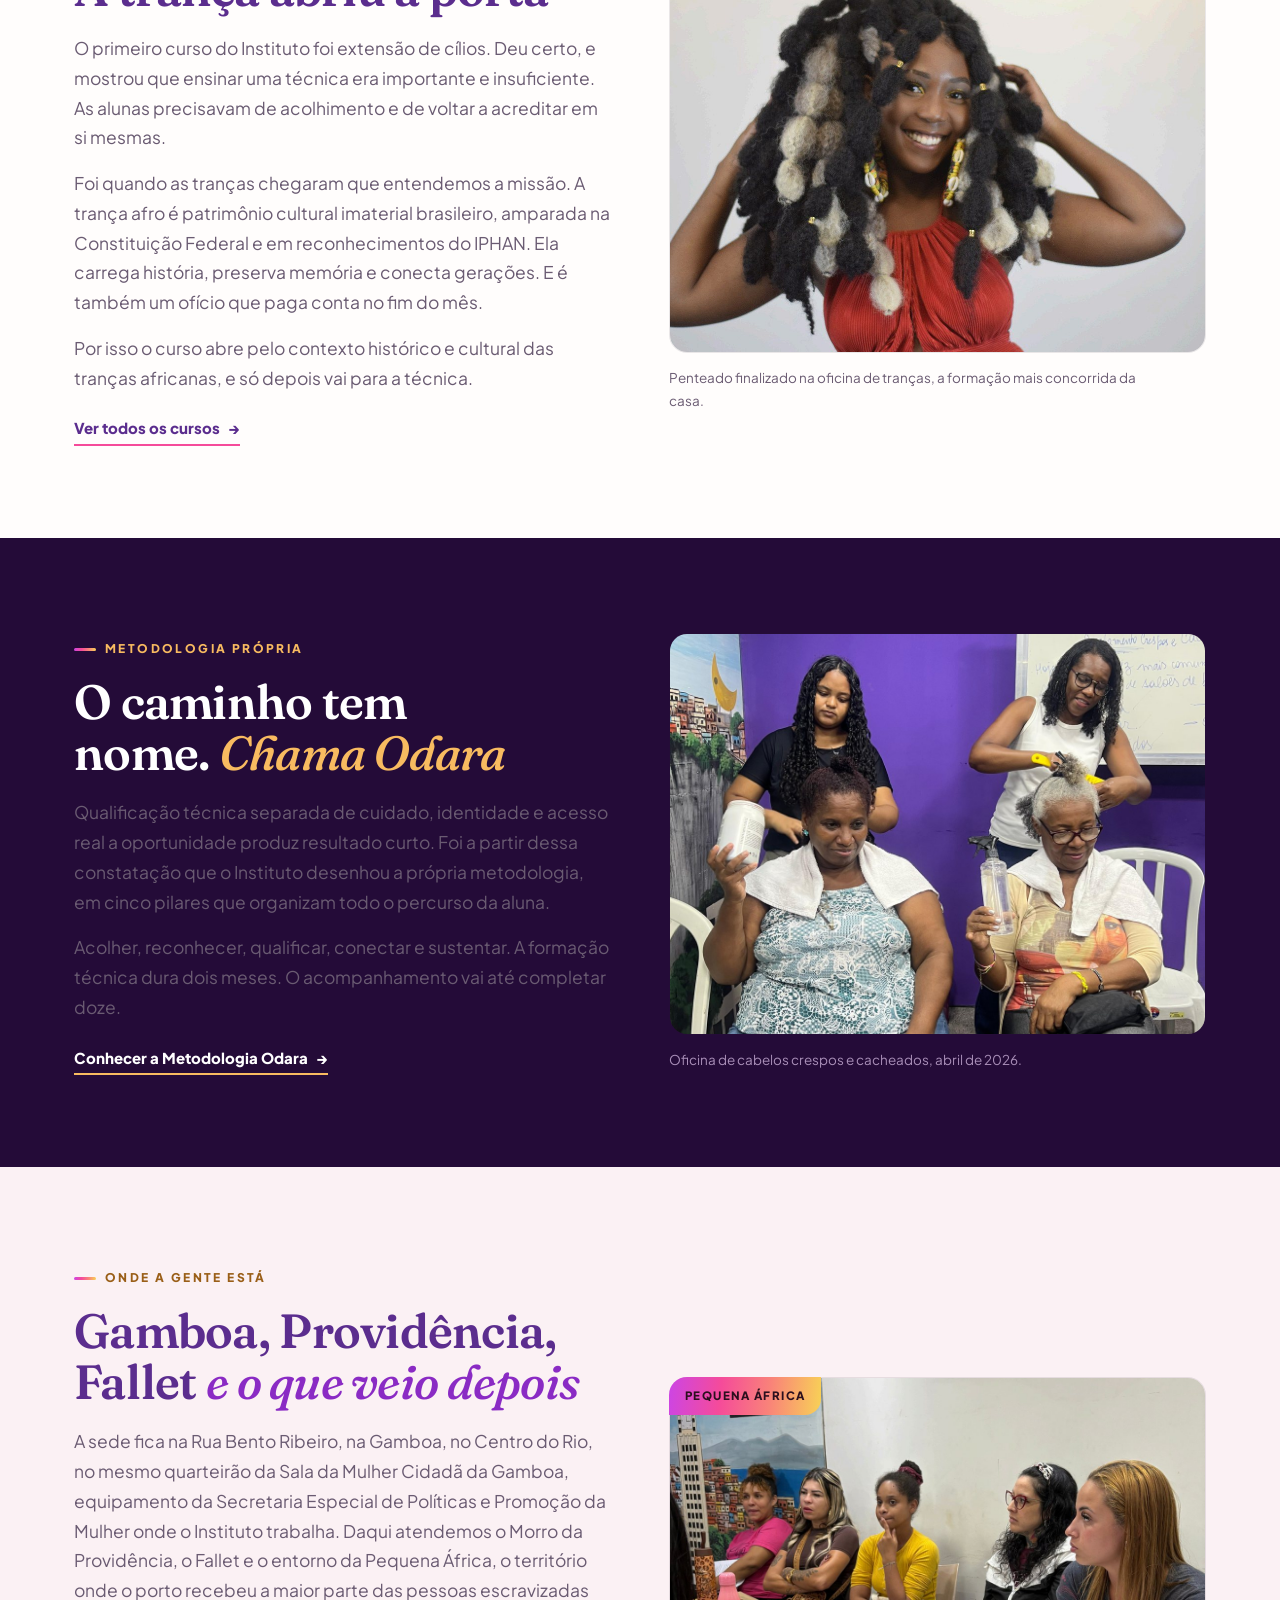
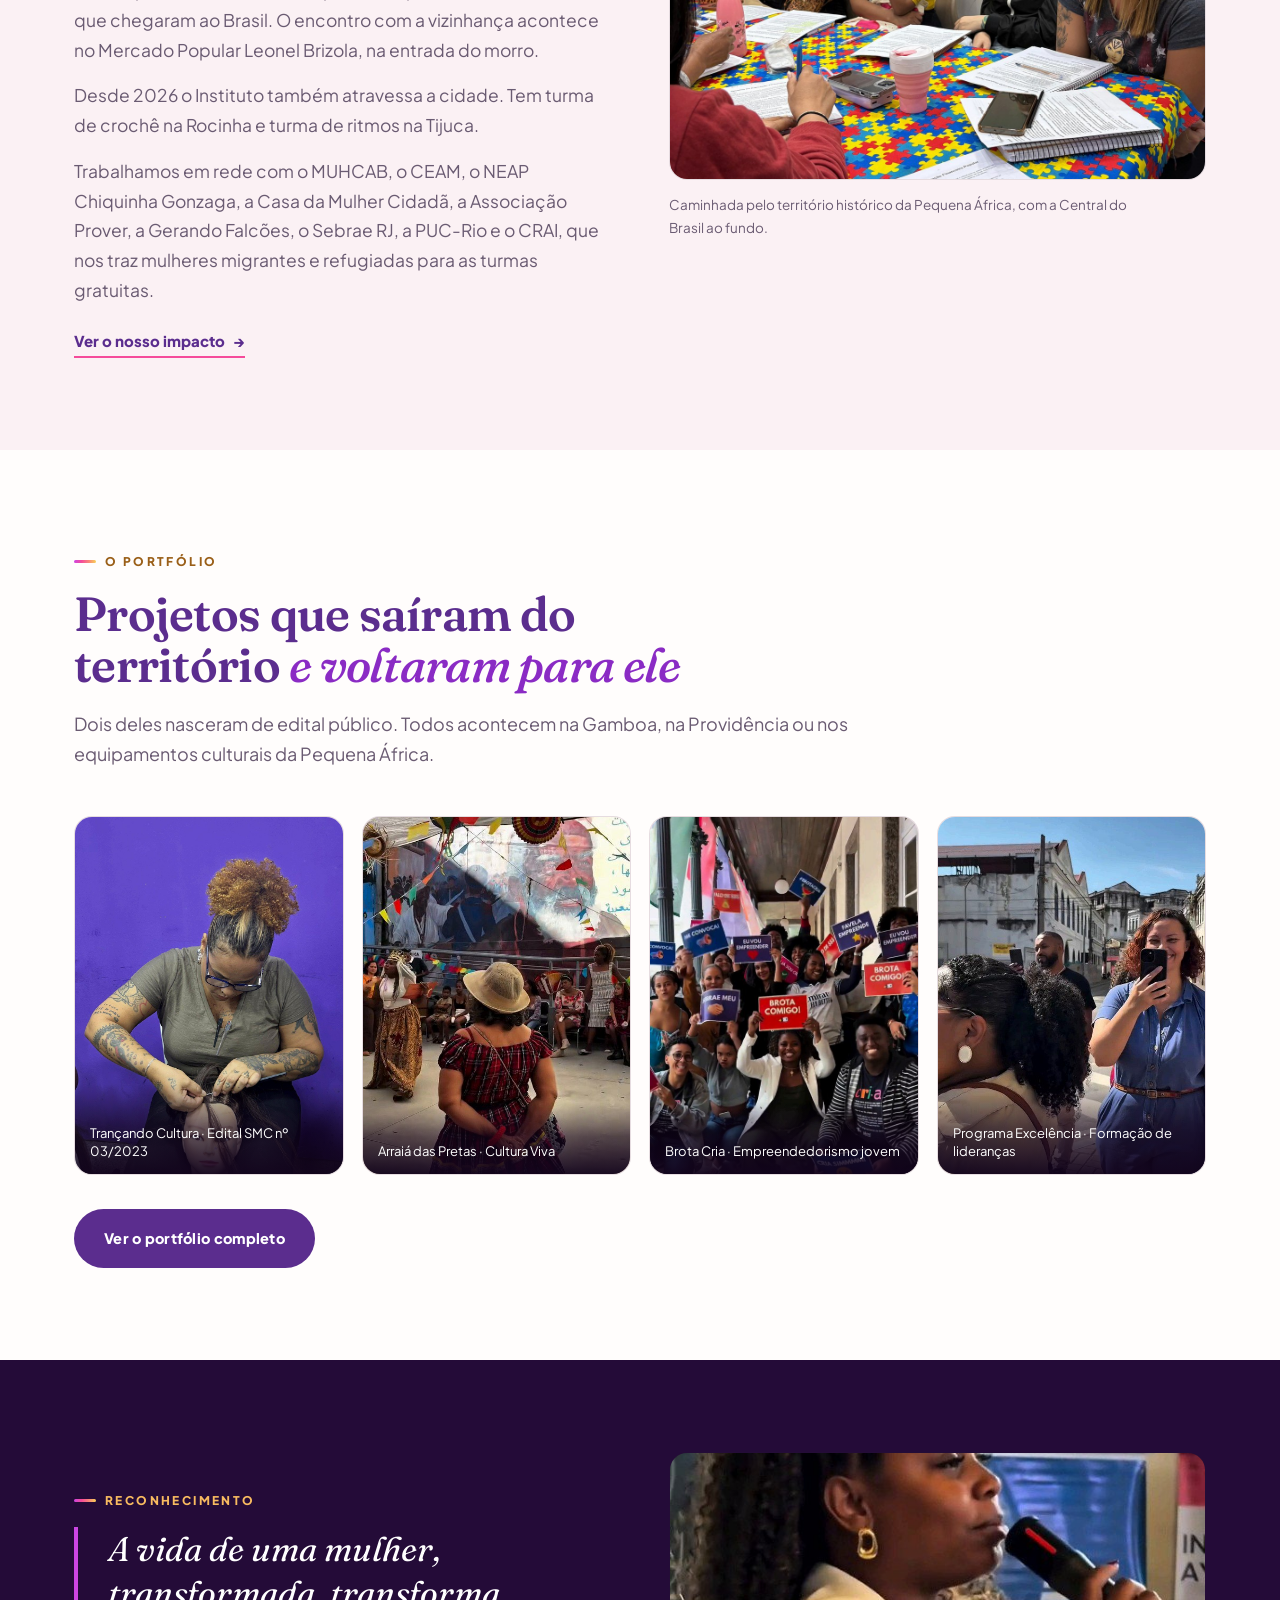
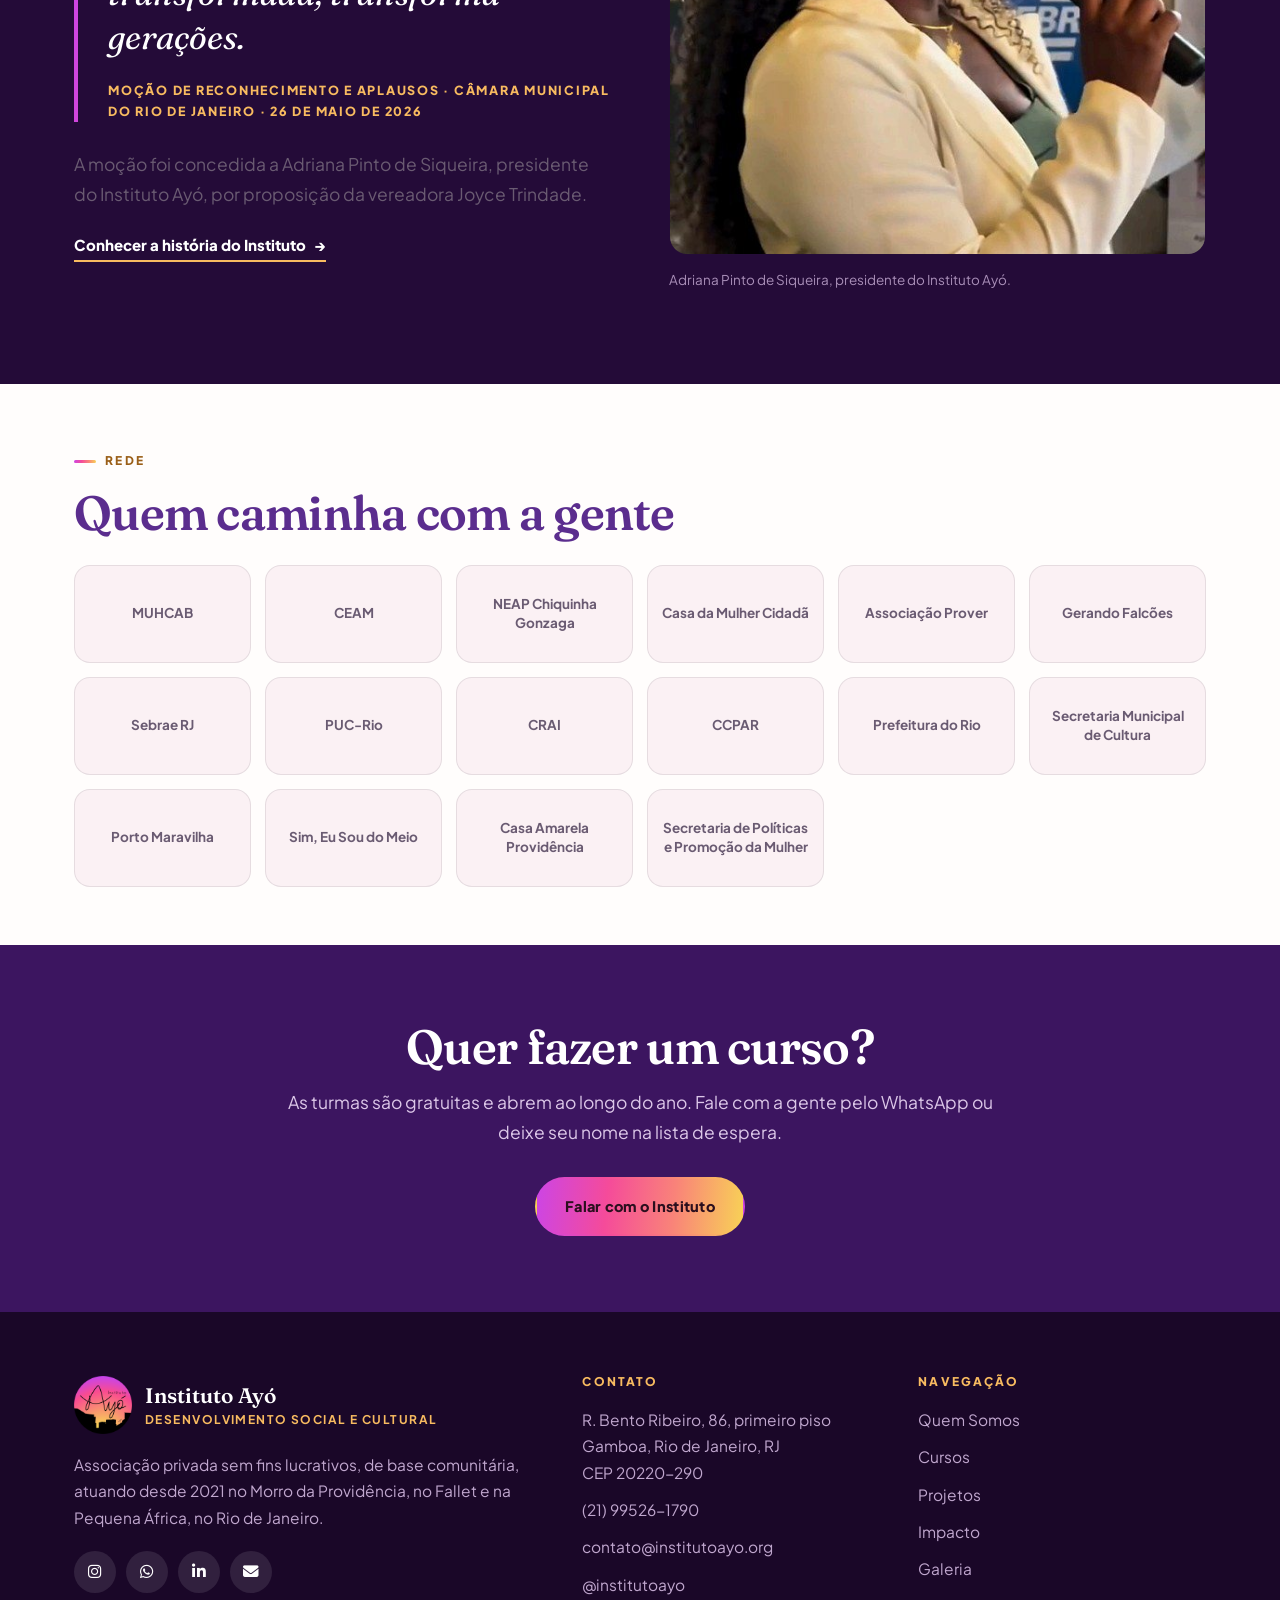
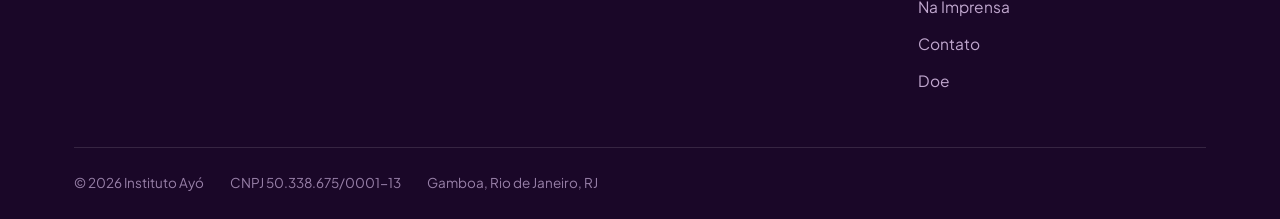
==== commit 36b5bbdf: "Pagina Doe e mural de parceiros em cartao" ====
--- a/index.html
+++ b/index.html
@@ -17,7 +17,7 @@
 <link href="https://fonts.googleapis.com/css2?family=Fraunces:ital,opsz,wght@0,9..144,400..700;1,9..144,400..600&family=Plus+Jakarta+Sans:wght@400;500;600;700;800&display=swap" rel="stylesheet">
 <link rel="stylesheet" href="https://cdnjs.cloudflare.com/ajax/libs/font-awesome/6.5.2/css/all.min.css">
 <script>(function(){try{var t=localStorage.getItem('ayo-tema')||'claro';document.documentElement.setAttribute('data-tema',t);}catch(e){}})();</script>
-<link rel="stylesheet" href="style.css?v=20260914a">
+<link rel="stylesheet" href="style.css?v=20260914b">
 <noscript><style>.surge{opacity:1;transform:none}.sobe{opacity:1;transform:none}</style></noscript>
 </head>
 <body>
@@ -35,6 +35,7 @@
       <a href="impacto.html">Impacto</a>
       <a href="galeria.html">Galeria</a>
       <a href="contato.html">Contato</a>
+      <a class="botao botao--linha botao--pequeno" href="doe.html">Doe</a>
       <a class="botao botao--sol botao--pequeno" href="contato.html#inscricao">Quero me inscrever</a>
     </nav>
     <div class="topo-acoes">
@@ -228,15 +229,22 @@
       <h2 class="titulo-secao">Quem caminha com a gente</h2>
     </div>
     <div class="parceiros surge">
-      <span class="parceiro">MUHCAB</span><span class="parceiro">CEAM</span>
-      <span class="parceiro">NEAP Chiquinha Gonzaga</span><span class="parceiro">Casa da Mulher Cidadã</span>
-      <span class="parceiro">Associação Prover</span><span class="parceiro">Gerando Falcões</span>
-      <span class="parceiro">Sebrae RJ</span><span class="parceiro">PUC-Rio</span>
-      <span class="parceiro">CRAI</span><span class="parceiro">CCPAR</span>
-      <span class="parceiro">Prefeitura do Rio</span><span class="parceiro">Secretaria Municipal de Cultura</span>
-      <span class="parceiro">Porto Maravilha</span><span class="parceiro">Sim, Eu Sou do Meio</span>
-      <span class="parceiro">Casa Amarela Providência</span>
-      <span class="parceiro">Secretaria de Políticas e Promoção da Mulher</span>
+      <div class="parceiro"><b>MUHCAB</b></div>
+      <div class="parceiro"><b>CEAM</b></div>
+      <div class="parceiro"><b>NEAP Chiquinha Gonzaga</b></div>
+      <div class="parceiro"><b>Casa da Mulher Cidadã</b></div>
+      <div class="parceiro"><b>Associação Prover</b></div>
+      <div class="parceiro"><b>Gerando Falcões</b></div>
+      <div class="parceiro"><b>Sebrae RJ</b></div>
+      <div class="parceiro"><b>PUC-Rio</b></div>
+      <div class="parceiro"><b>CRAI</b></div>
+      <div class="parceiro"><b>CCPAR</b></div>
+      <div class="parceiro"><b>Prefeitura do Rio</b></div>
+      <div class="parceiro"><b>Secretaria Municipal de Cultura</b></div>
+      <div class="parceiro"><b>Porto Maravilha</b></div>
+      <div class="parceiro"><b>Sim, Eu Sou do Meio</b></div>
+      <div class="parceiro"><b>Casa Amarela Providência</b></div>
+      <div class="parceiro"><b>Secretaria de Políticas e Promoção da Mulher</b></div>
     </div>
   </div>
 </section>
@@ -284,6 +292,7 @@
           <li><a href="galeria.html">Galeria</a></li>
           <li><a href="imprensa.html">Na Imprensa</a></li>
           <li><a href="contato.html">Contato</a></li>
+          <li><a href="doe.html">Doe</a></li>
         </ul>
       </div>
     </div>
@@ -300,7 +309,7 @@
   <figure><img alt=""><figcaption></figcaption></figure>
 </div>
 
-<script src="dados.js?v=20260914a"></script>
-<script src="script.js?v=20260914a"></script>
+<script src="dados.js?v=20260914b"></script>
+<script src="script.js?v=20260914b"></script>
 </body>
 </html>
--- a/style.css
+++ b/style.css
@@ -216,6 +216,13 @@
   background:
     linear-gradient(74deg, rgba(26,7,40,.96) 0%, rgba(26,7,40,.84) 36%, rgba(26,7,40,.22) 74%, rgba(26,7,40,.44) 100%),
     linear-gradient(to top, rgba(26,7,40,.88) 0%, rgba(26,7,40,0) 44%);
+}
+.abertura--marca { min-height: min(64vh, 520px); background: var(--roxo-fundo); }
+.abertura--marca::before {
+  content: ""; position: absolute; inset: 0;
+  background:
+    radial-gradient(118% 92% at 84% 14%, rgba(204,69,229,.40) 0%, rgba(204,69,229,0) 58%),
+    radial-gradient(92% 84% at 6% 104%, rgba(248,187,96,.20) 0%, rgba(248,187,96,0) 62%);
 }
 .abertura .env { position: relative; z-index: 2; padding-block: calc(var(--topo) + 64px) 72px; }
 .abertura-texto { max-width: 42ch; }
@@ -506,12 +513,47 @@
 }
 
 /* rede de parceiros */
-.parceiros { display: flex; flex-wrap: wrap; gap: 10px; }
+.parceiros { display: grid; grid-template-columns: repeat(auto-fill, minmax(164px, 1fr)); gap: 14px; }
 .parceiro {
-  border: 1px solid var(--linha-forte); padding: 11px 20px; border-radius: 999px;
-  font-size: 14.5px; font-weight: 700; color: var(--texto-suave);
-}
-.secao--noite .parceiro { border-color: rgba(255,255,255,.2); color: #E0CFE8; }
+  display: flex; align-items: center; justify-content: center; text-align: center;
+  min-height: 98px; padding: 18px 14px; background: var(--fundo-alt);
+  border: var(--contorno); border-radius: var(--raio-bloco);
+  transition: border-color .25s ease, transform .25s ease;
+}
+.parceiro:hover { border-color: var(--linha-forte); transform: translateY(-2px); }
+.parceiro img {
+  max-height: 54px; max-width: 100%; width: auto; height: auto; object-fit: contain;
+  filter: grayscale(1); opacity: .78; transition: filter .25s ease, opacity .25s ease;
+}
+.parceiro:hover img { filter: none; opacity: 1; }
+.parceiro b { font-size: 13.5px; font-weight: 700; line-height: 1.35; color: var(--texto-suave); }
+.parceiro img + b { display: none; }
+.parceiro.sem-foto img { display: none; }
+.parceiro.sem-foto b { display: block; }
+.secao--noite .parceiro { background: rgba(255,255,255,.05); border-color: rgba(255,255,255,.16); }
+.secao--noite .parceiro b { color: #E0CFE8; }
+
+/* pagina doe */
+.doe-grade { display: grid; grid-template-columns: 1fr 1fr; gap: 52px; align-items: start; }
+.cartao-doar {
+  border: var(--contorno); border-radius: var(--raio-bloco);
+  background: var(--fundo-alt); padding: 30px 28px 26px;
+}
+.cartao-doar h3 { font-size: 23px; color: var(--roxo); margin-bottom: 6px; }
+.cartao-doar > p { color: var(--texto-suave); font-size: 15.5px; margin-bottom: 18px; }
+.cartao-doar .contato-lista { margin-top: 0; }
+.cartao-doar .contato-lista li:last-child { border-bottom: 0; padding-bottom: 4px; }
+.cartao-doar .contato-lista li { display: flex; gap: 14px; align-items: center; justify-content: space-between; }
+.cartao-doar .contato-lista li > div { min-width: 0; }
+.cartao-doar .contato-lista span { font-size: 17px; font-weight: 600; word-break: break-word; }
+.pix-chave { font-size: 24px; letter-spacing: .01em; }
+.copiar {
+  border: 1px solid var(--linha-forte); background: transparent; color: var(--roxo);
+  border-radius: 999px; padding: 8px 16px; font: inherit; font-size: 13px; font-weight: 700;
+  cursor: pointer; white-space: nowrap; transition: background .2s ease, color .2s ease, border-color .2s ease;
+}
+.copiar:hover { border-color: var(--roxo); }
+.copiar.feito { border-color: var(--roxo); background: var(--roxo); color: #fff; }
 
 /* faixa de chamada */
 .faixa-cta { background: var(--roxo-fundo); color: #fff; padding-block: 76px; text-align: center; }
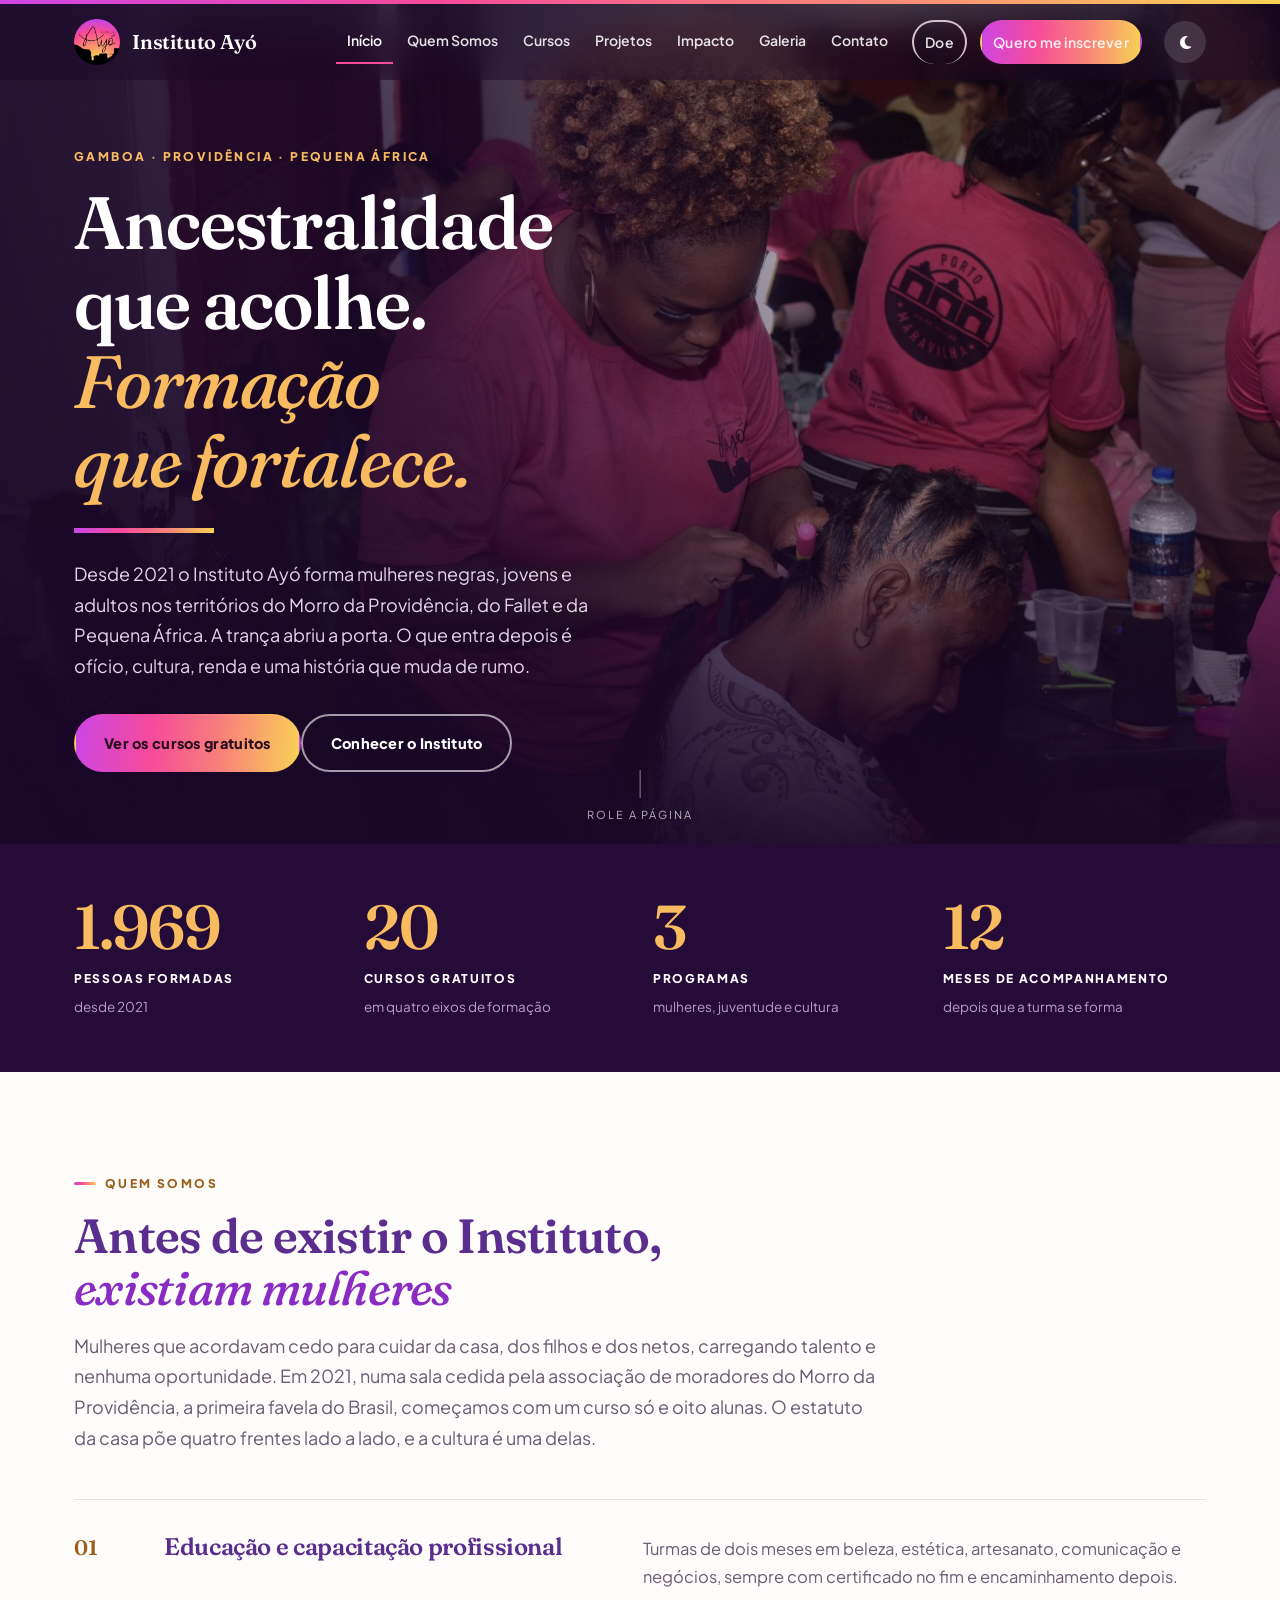
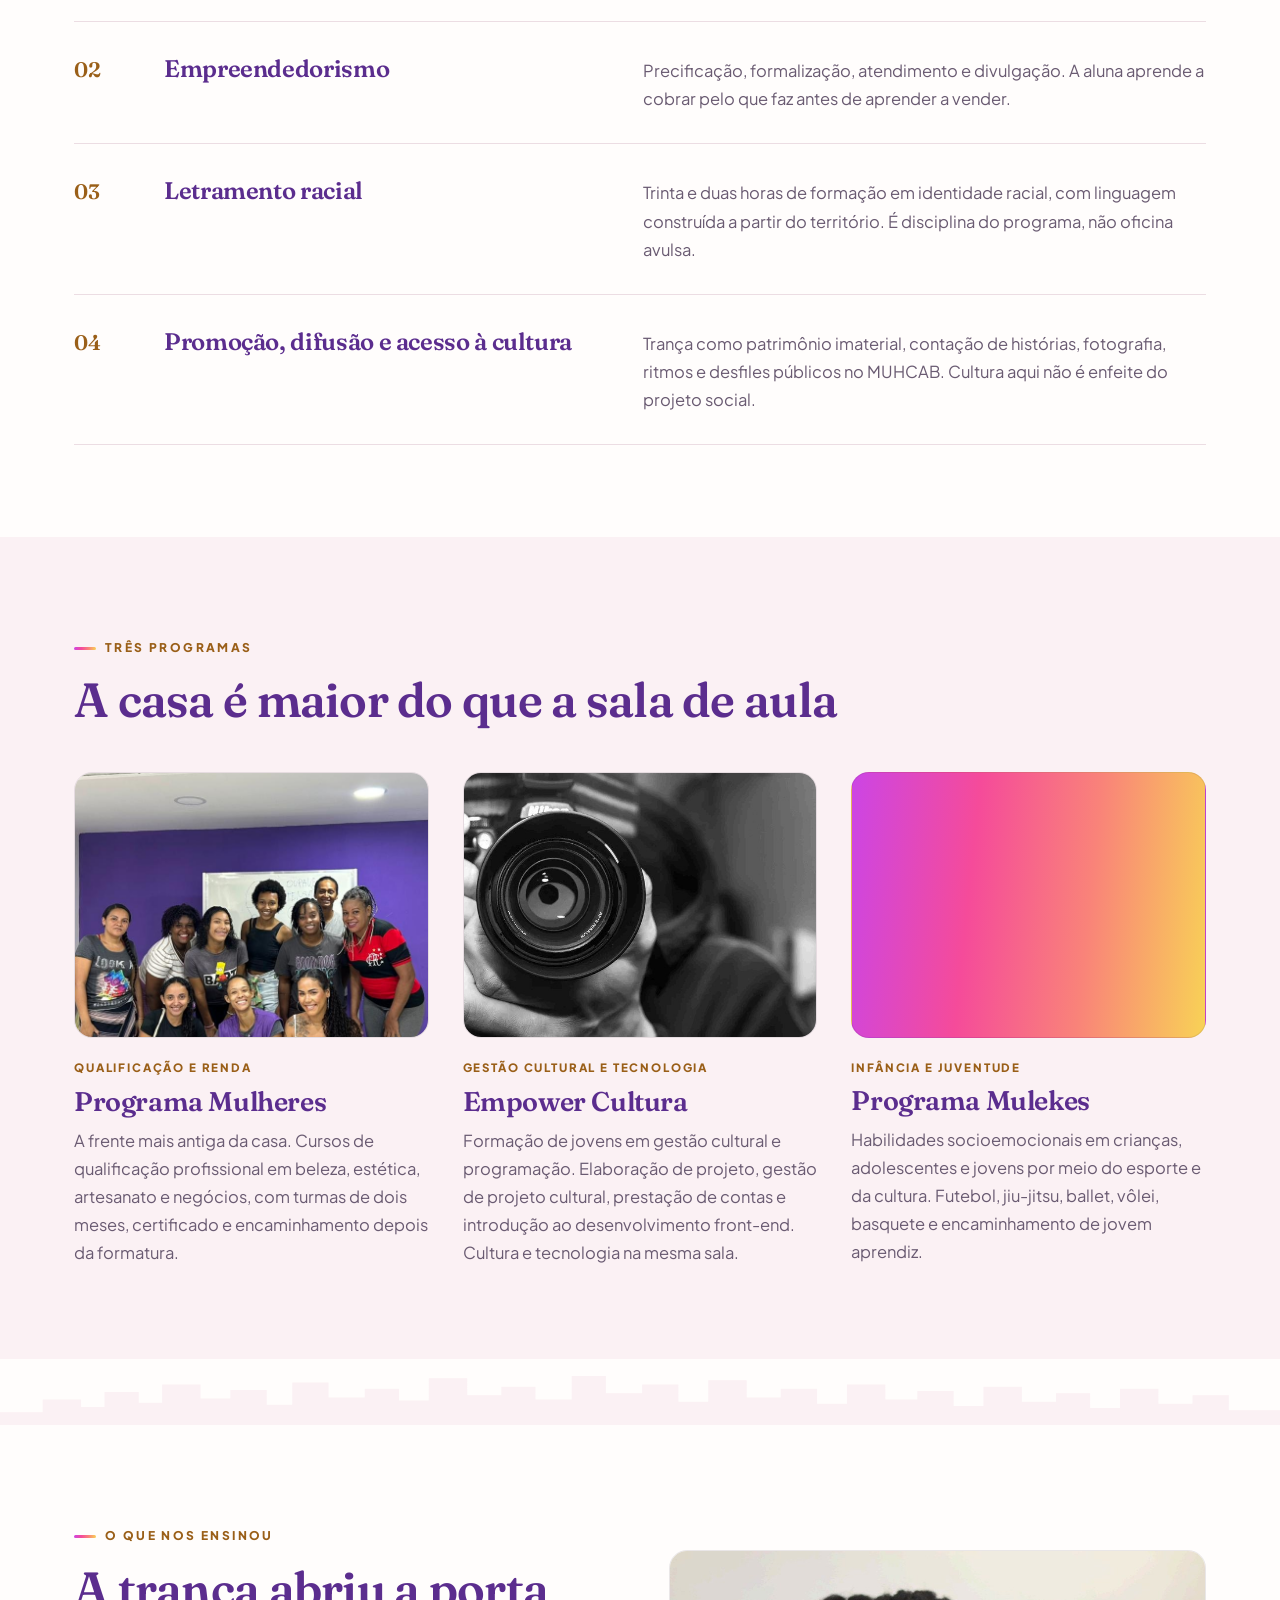
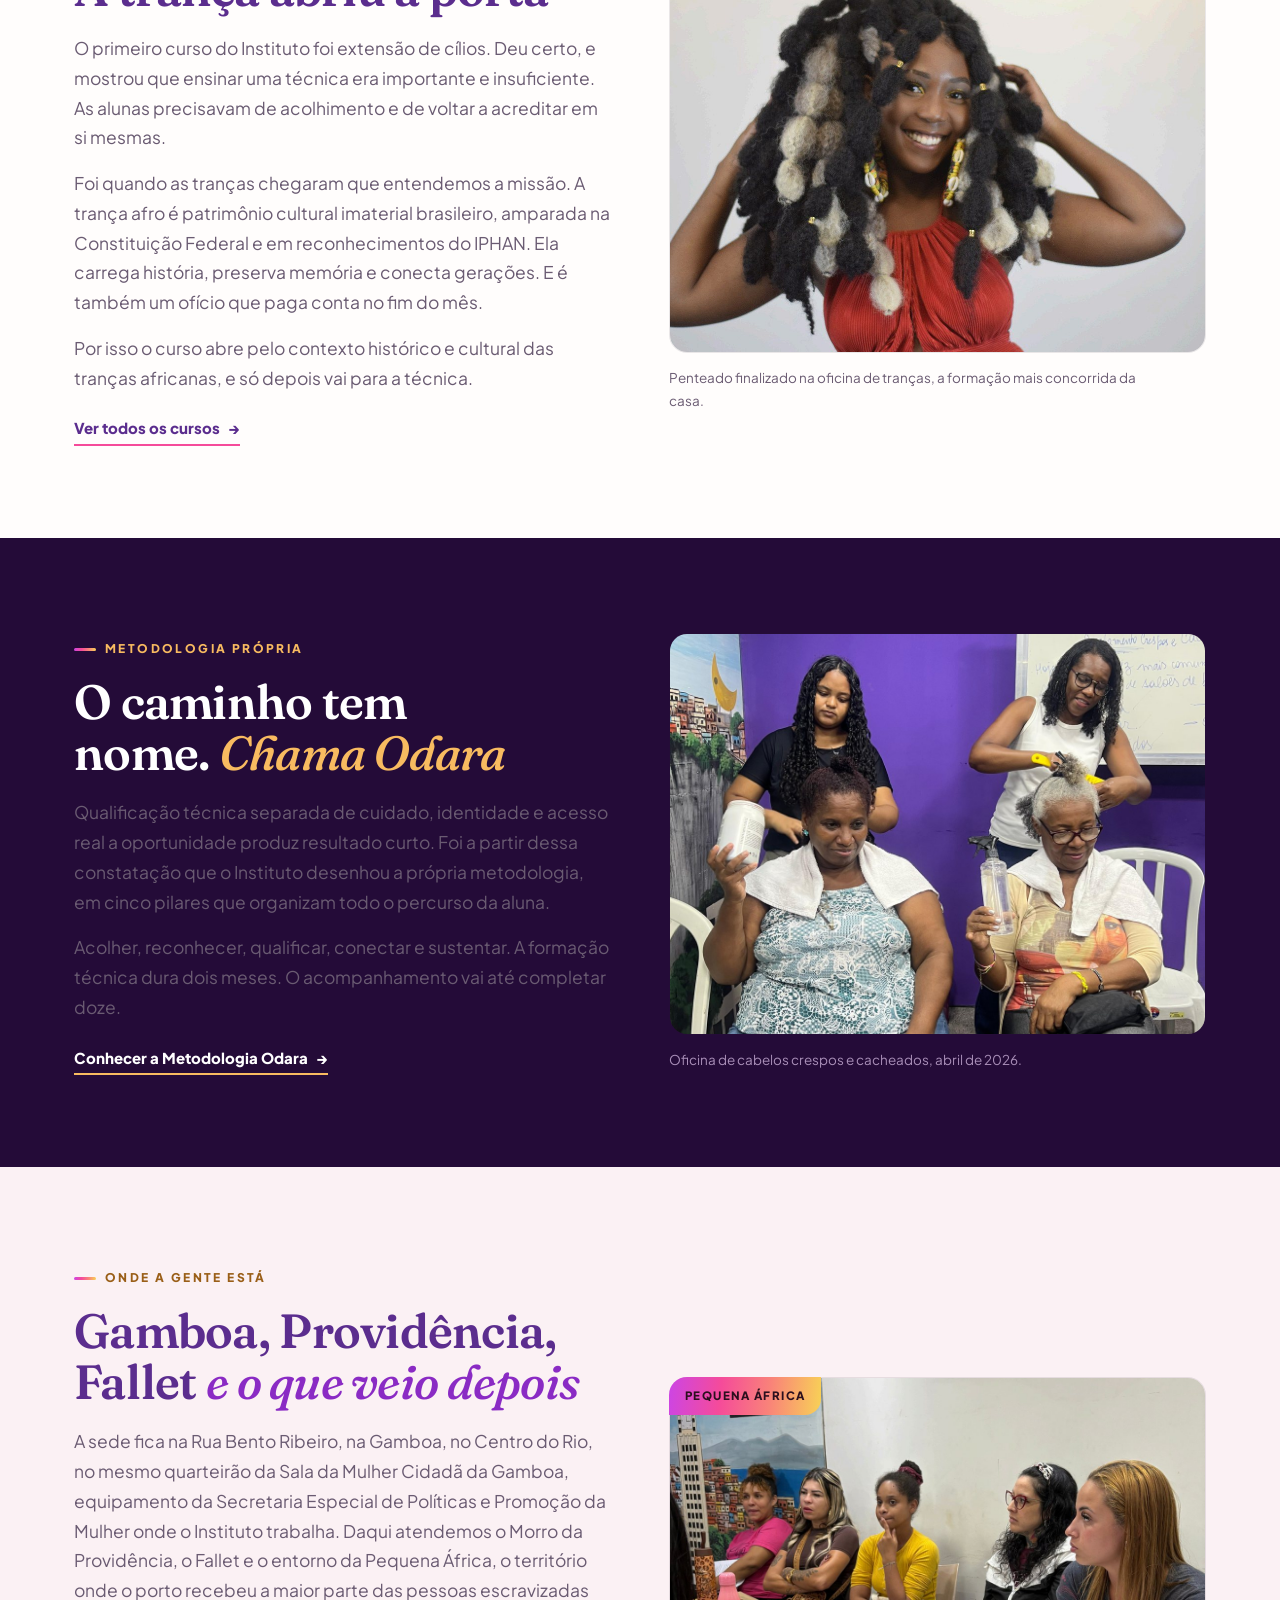
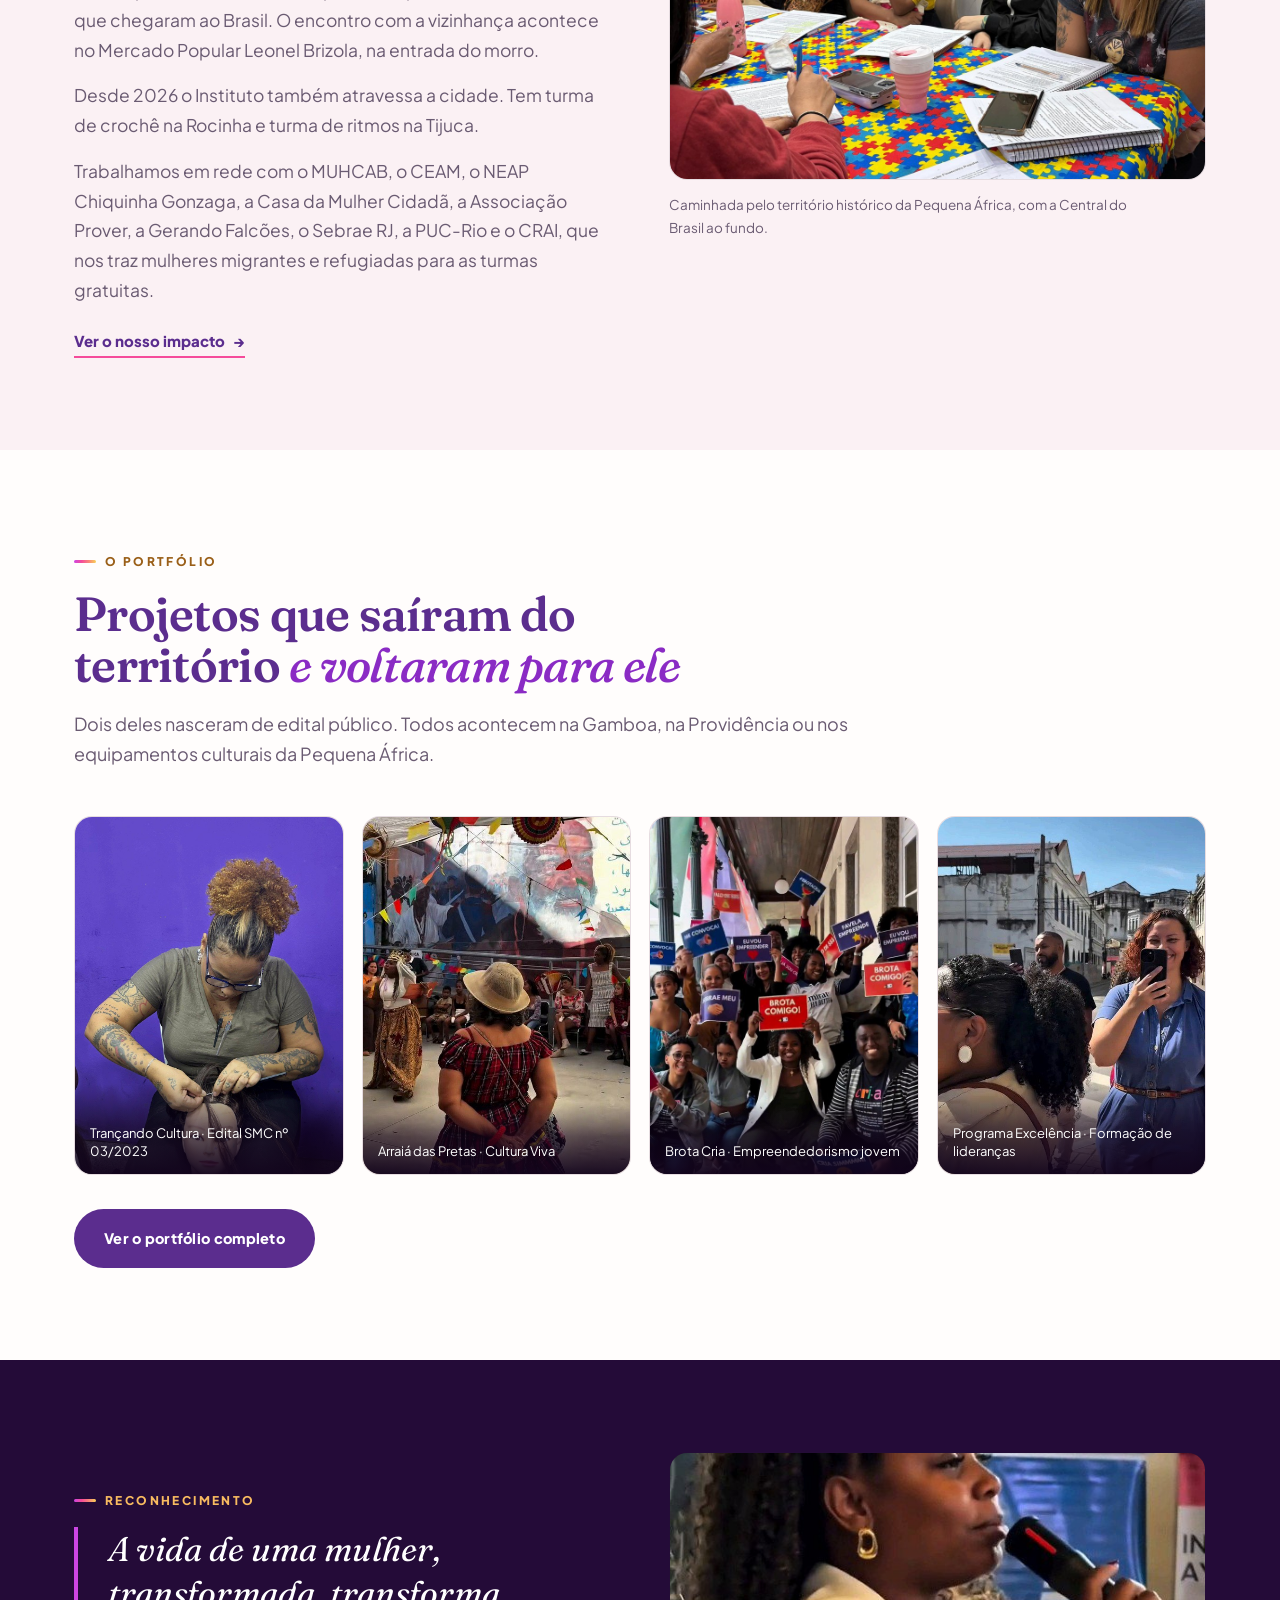
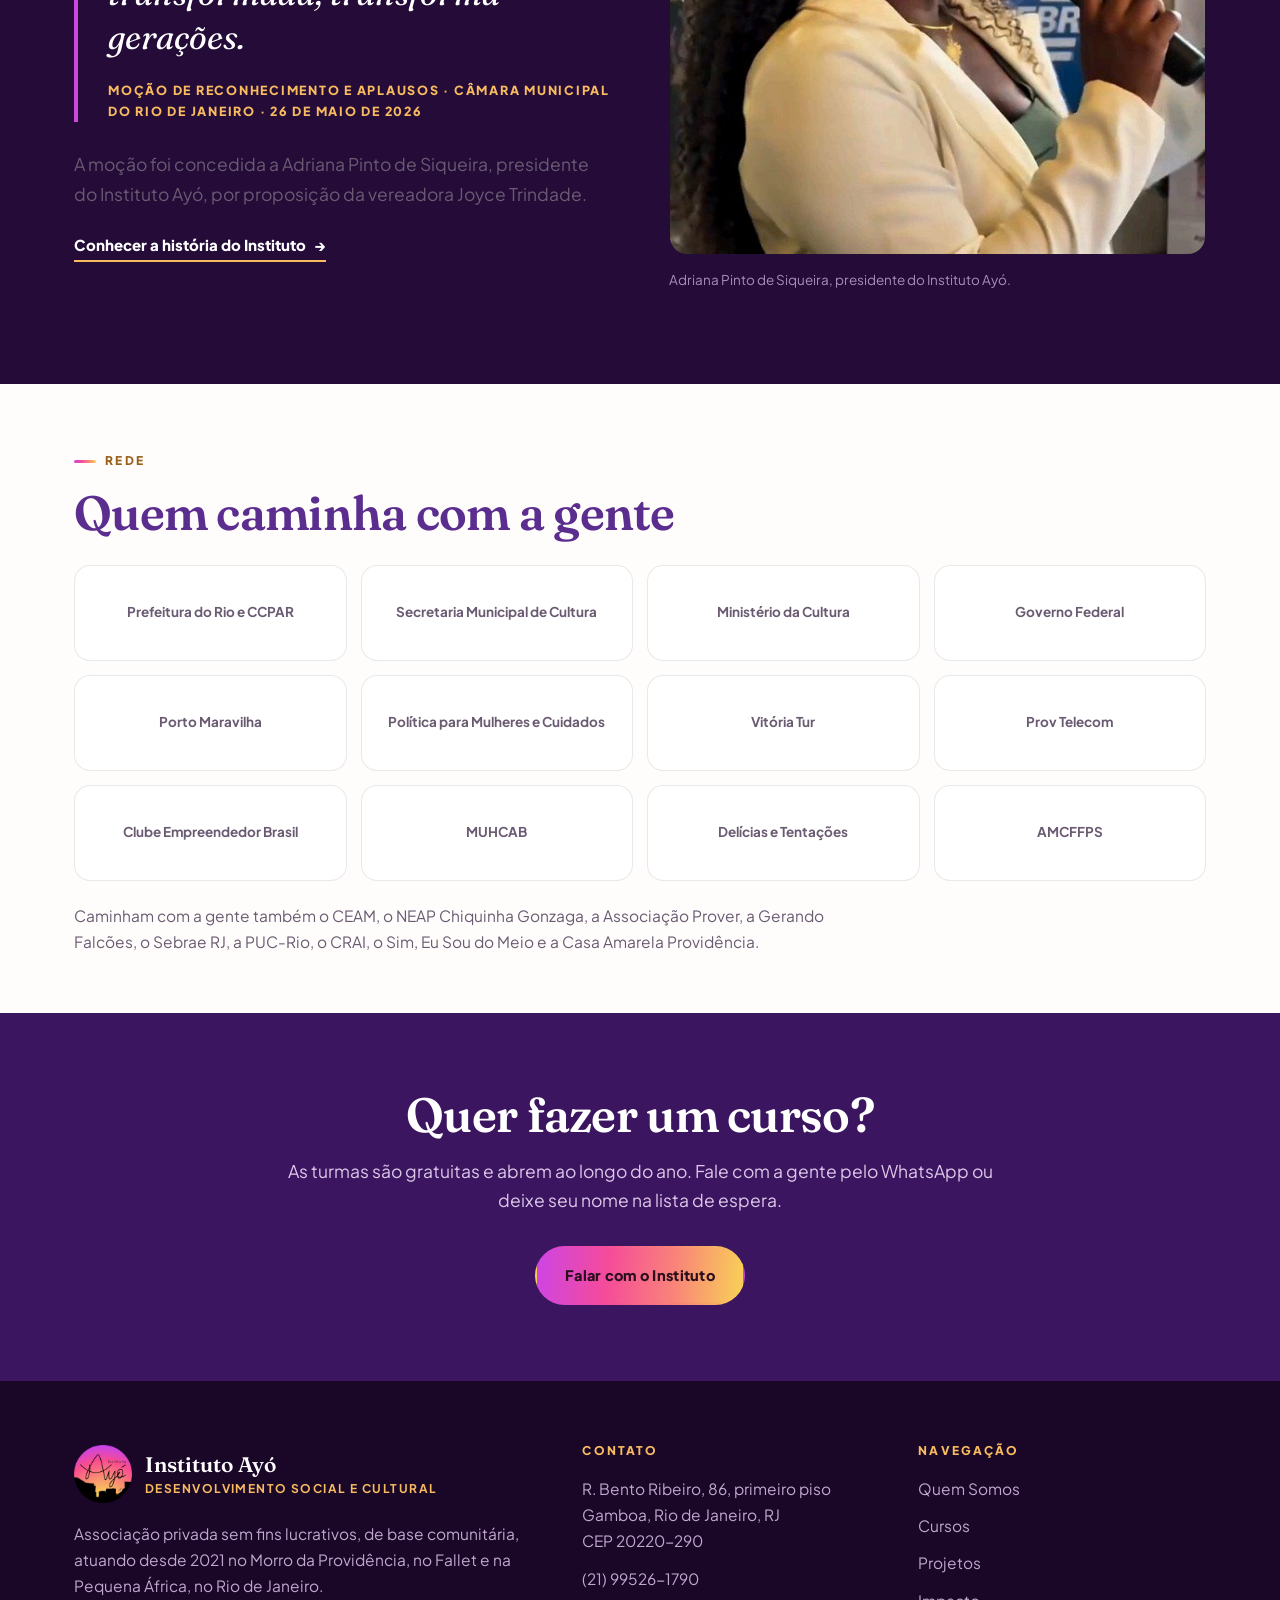
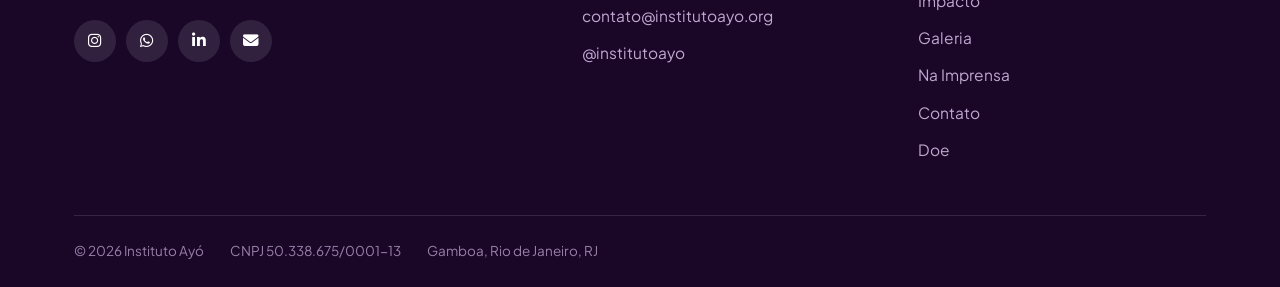
==== commit a5395e70: "Mural de parceiros com as logos reais" ====
--- a/index.html
+++ b/index.html
@@ -17,7 +17,7 @@
 <link href="https://fonts.googleapis.com/css2?family=Fraunces:ital,opsz,wght@0,9..144,400..700;1,9..144,400..600&family=Plus+Jakarta+Sans:wght@400;500;600;700;800&display=swap" rel="stylesheet">
 <link rel="stylesheet" href="https://cdnjs.cloudflare.com/ajax/libs/font-awesome/6.5.2/css/all.min.css">
 <script>(function(){try{var t=localStorage.getItem('ayo-tema')||'claro';document.documentElement.setAttribute('data-tema',t);}catch(e){}})();</script>
-<link rel="stylesheet" href="style.css?v=20260914b">
+<link rel="stylesheet" href="style.css?v=20260914c">
 <noscript><style>.surge{opacity:1;transform:none}.sobe{opacity:1;transform:none}</style></noscript>
 </head>
 <body>
@@ -229,23 +229,20 @@
       <h2 class="titulo-secao">Quem caminha com a gente</h2>
     </div>
     <div class="parceiros surge">
-      <div class="parceiro"><b>MUHCAB</b></div>
-      <div class="parceiro"><b>CEAM</b></div>
-      <div class="parceiro"><b>NEAP Chiquinha Gonzaga</b></div>
-      <div class="parceiro"><b>Casa da Mulher Cidadã</b></div>
-      <div class="parceiro"><b>Associação Prover</b></div>
-      <div class="parceiro"><b>Gerando Falcões</b></div>
-      <div class="parceiro"><b>Sebrae RJ</b></div>
-      <div class="parceiro"><b>PUC-Rio</b></div>
-      <div class="parceiro"><b>CRAI</b></div>
-      <div class="parceiro"><b>CCPAR</b></div>
-      <div class="parceiro"><b>Prefeitura do Rio</b></div>
-      <div class="parceiro"><b>Secretaria Municipal de Cultura</b></div>
-      <div class="parceiro"><b>Porto Maravilha</b></div>
-      <div class="parceiro"><b>Sim, Eu Sou do Meio</b></div>
-      <div class="parceiro"><b>Casa Amarela Providência</b></div>
-      <div class="parceiro"><b>Secretaria de Políticas e Promoção da Mulher</b></div>
-    </div>
+      <div class="parceiro"><img src="img/parceiros/prefeitura-rio-ccpar.png" alt="Logo da Prefeitura do Rio ao lado da logo da CCPAR" loading="lazy" width="400" height="160"><b>Prefeitura do Rio e CCPAR</b></div>
+      <div class="parceiro"><img src="img/parceiros/secretaria-municipal-de-cultura.png" alt="Logo da Prefeitura do Rio ao lado da palavra Cultura, da Secretaria Municipal de Cultura" loading="lazy" width="400" height="160"><b>Secretaria Municipal de Cultura</b></div>
+      <div class="parceiro"><img src="img/parceiros/ministerio-da-cultura.png" alt="Logo do Ministério da Cultura" loading="lazy" width="400" height="160"><b>Ministério da Cultura</b></div>
+      <div class="parceiro"><img src="img/parceiros/governo-federal.png" alt="Logo do Governo Federal, com a palavra Brasil em cores e a assinatura União e Reconstrução" loading="lazy" width="400" height="160"><b>Governo Federal</b></div>
+      <div class="parceiro"><img src="img/parceiros/porto-maravilha.png" alt="Selo circular do Porto Maravilha, com os armazéns do porto desenhados no centro" loading="lazy" width="400" height="160"><b>Porto Maravilha</b></div>
+      <div class="parceiro"><img src="img/parceiros/spm-rio.png" alt="Logo da Prefeitura do Rio, Política para Mulheres e Cuidados, em fundo azul" loading="lazy" width="400" height="160"><b>Política para Mulheres e Cuidados</b></div>
+      <div class="parceiro"><img src="img/parceiros/vitoria-tur.png" alt="Logo da Vitória Tur, em amarelo, verde e laranja" loading="lazy" width="400" height="160"><b>Vitória Tur</b></div>
+      <div class="parceiro"><img src="img/parceiros/prov-telecom.png" alt="Logo da Prov Telecom, com o símbolo de sinal em azul" loading="lazy" width="400" height="160"><b>Prov Telecom</b></div>
+      <div class="parceiro"><img src="img/parceiros/clube-empreendedor-brasil.png" alt="Logo do Clube Empreendedor Brasil, com duas mãos em aperto dentro de um círculo" loading="lazy" width="400" height="160"><b>Clube Empreendedor Brasil</b></div>
+      <div class="parceiro"><img src="img/parceiros/muhcab.png" alt="Logo do MUHCAB, Museu da História e da Cultura Afro-Brasileira" loading="lazy" width="400" height="160"><b>MUHCAB</b></div>
+      <div class="parceiro"><img src="img/parceiros/delicias-e-tentacoes.png" alt="Logo da Delícias e Tentações, com uma gota laranja em fundo escuro" loading="lazy" width="400" height="160"><b>Delícias e Tentações</b></div>
+      <div class="parceiro"><img src="img/parceiros/amcffps.png" alt="Logo da Associação de Moradores e Comerciantes do Fallet, Fogueteiro, Ocidental e Pereira da Silva" loading="lazy" width="400" height="160"><b>AMCFFPS</b></div>
+    </div>
+    <p class="parceiros-extra surge">Caminham com a gente também o CEAM, o NEAP Chiquinha Gonzaga, a Associação Prover, a Gerando Falcões, o Sebrae RJ, a PUC-Rio, o CRAI, o Sim, Eu Sou do Meio e a Casa Amarela Providência.</p>
   </div>
 </section>
 
@@ -309,7 +306,7 @@
   <figure><img alt=""><figcaption></figcaption></figure>
 </div>
 
-<script src="dados.js?v=20260914b"></script>
-<script src="script.js?v=20260914b"></script>
+<script src="dados.js?v=20260914c"></script>
+<script src="script.js?v=20260914c"></script>
 </body>
 </html>
--- a/style.css
+++ b/style.css
@@ -513,25 +513,24 @@
 }
 
 /* rede de parceiros */
-.parceiros { display: grid; grid-template-columns: repeat(auto-fill, minmax(164px, 1fr)); gap: 14px; }
+.parceiros { display: grid; grid-template-columns: repeat(auto-fill, minmax(230px, 1fr)); gap: 14px; }
 .parceiro {
   display: flex; align-items: center; justify-content: center; text-align: center;
-  min-height: 98px; padding: 18px 14px; background: var(--fundo-alt);
+  min-height: 96px; padding: 16px 18px; background: #fff;
   border: var(--contorno); border-radius: var(--raio-bloco);
   transition: border-color .25s ease, transform .25s ease;
 }
 .parceiro:hover { border-color: var(--linha-forte); transform: translateY(-2px); }
-.parceiro img {
-  max-height: 54px; max-width: 100%; width: auto; height: auto; object-fit: contain;
-  filter: grayscale(1); opacity: .78; transition: filter .25s ease, opacity .25s ease;
-}
-.parceiro:hover img { filter: none; opacity: 1; }
+.parceiro img { width: 100%; height: auto; display: block; }
 .parceiro b { font-size: 13.5px; font-weight: 700; line-height: 1.35; color: var(--texto-suave); }
 .parceiro img + b { display: none; }
 .parceiro.sem-foto img { display: none; }
 .parceiro.sem-foto b { display: block; }
-.secao--noite .parceiro { background: rgba(255,255,255,.05); border-color: rgba(255,255,255,.16); }
-.secao--noite .parceiro b { color: #E0CFE8; }
+.parceiros-extra { margin-top: 22px; font-size: 15.5px; color: var(--texto-suave); max-width: 74ch; }
+[data-tema="escuro"] .parceiro { background: rgba(255,255,255,.95); border-color: rgba(255,255,255,.18); }
+[data-tema="escuro"] .parceiro b { color: #4A3A55; }
+.secao--noite .parceiro { background: #fff; border-color: rgba(255,255,255,.2); }
+@media (max-width: 700px) { .parceiros { grid-template-columns: repeat(auto-fill, minmax(136px, 1fr)); gap: 10px; } .parceiro { min-height: 84px; padding: 12px 14px; } }
 
 /* pagina doe */
 .doe-grade { display: grid; grid-template-columns: 1fr 1fr; gap: 52px; align-items: start; }
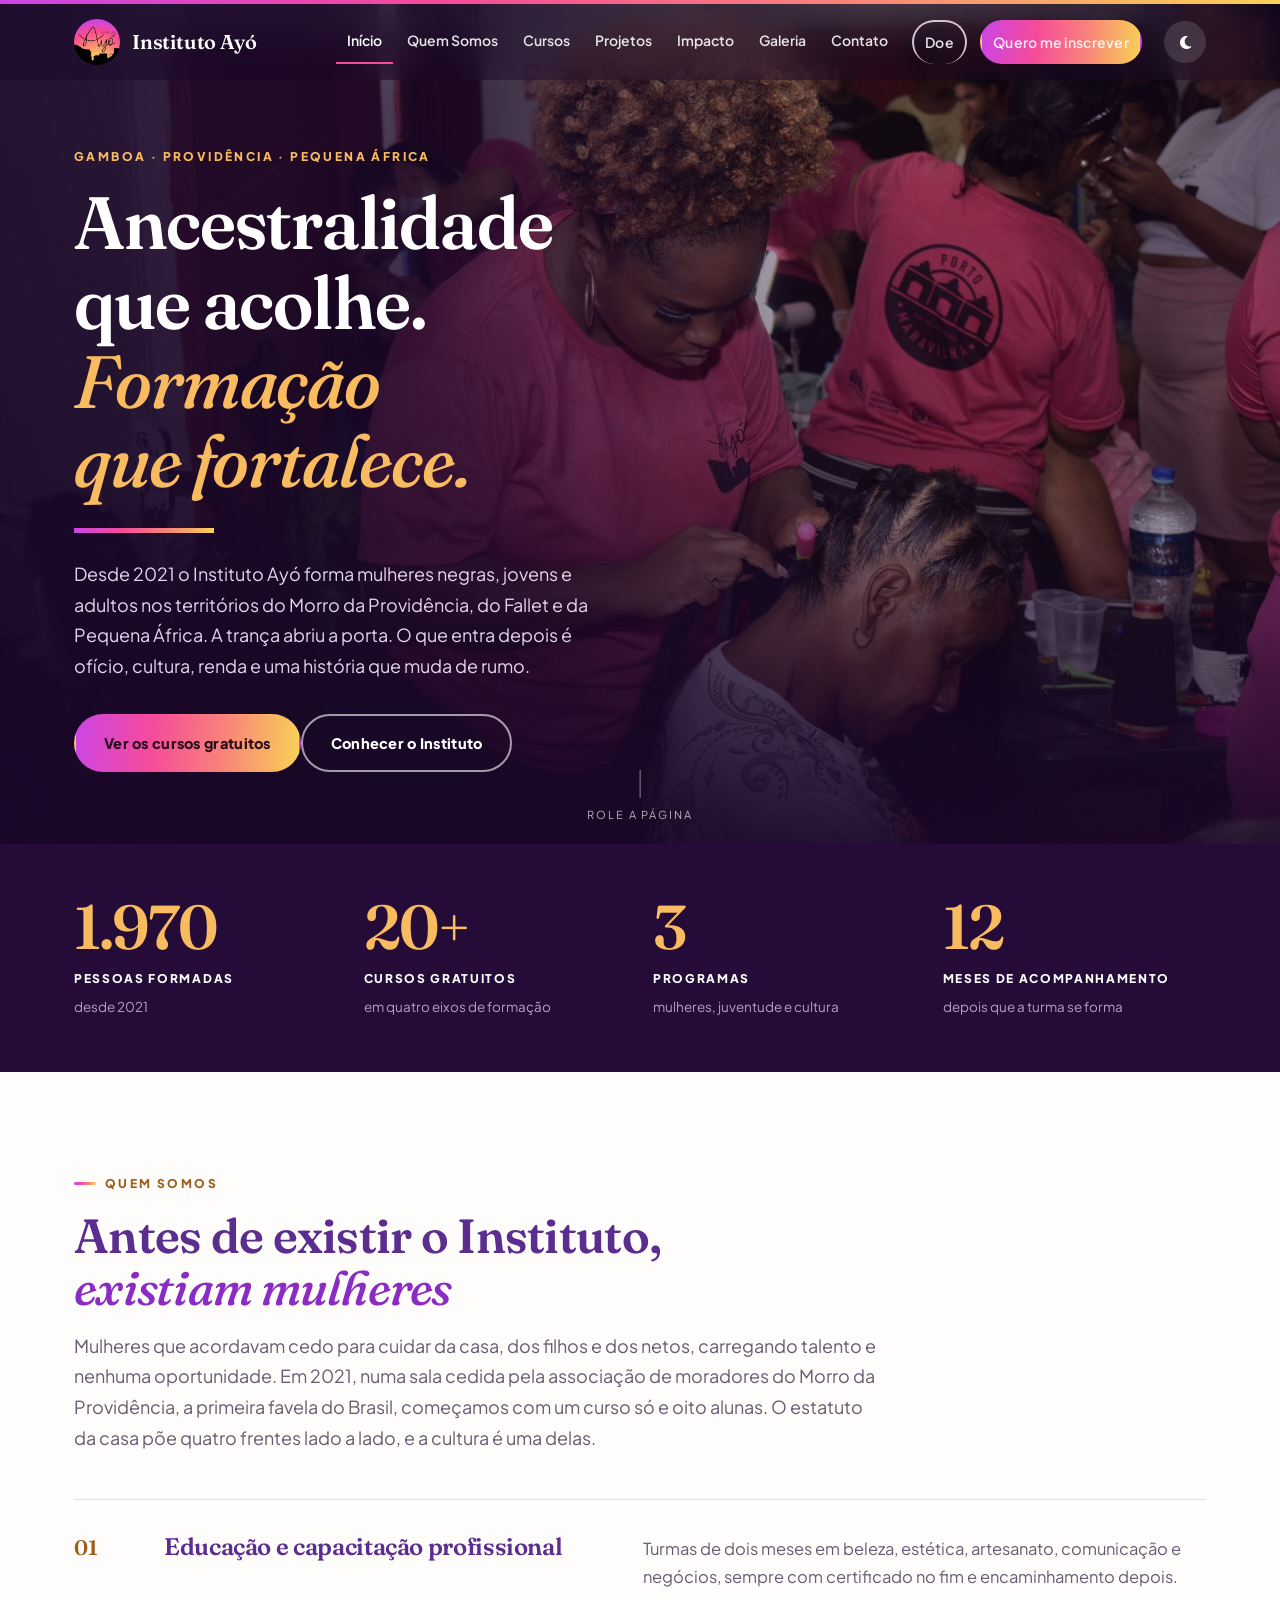
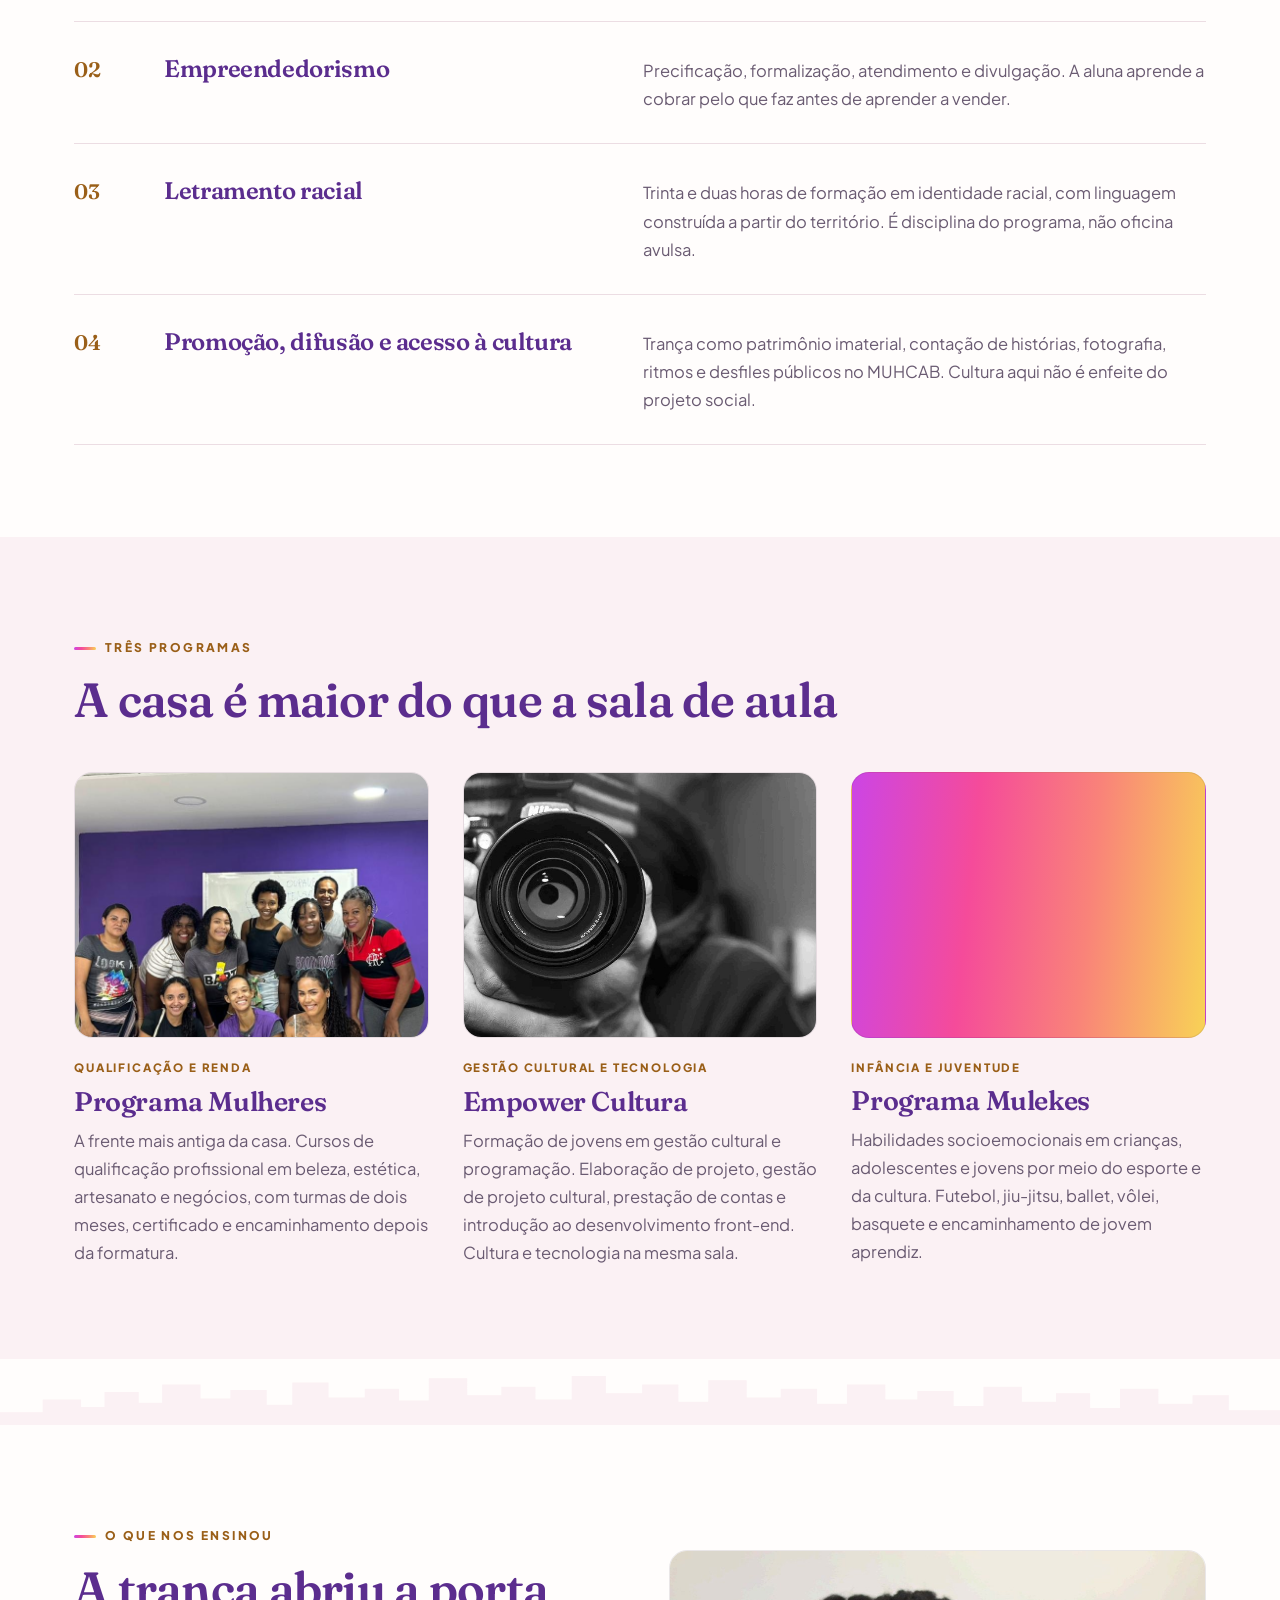
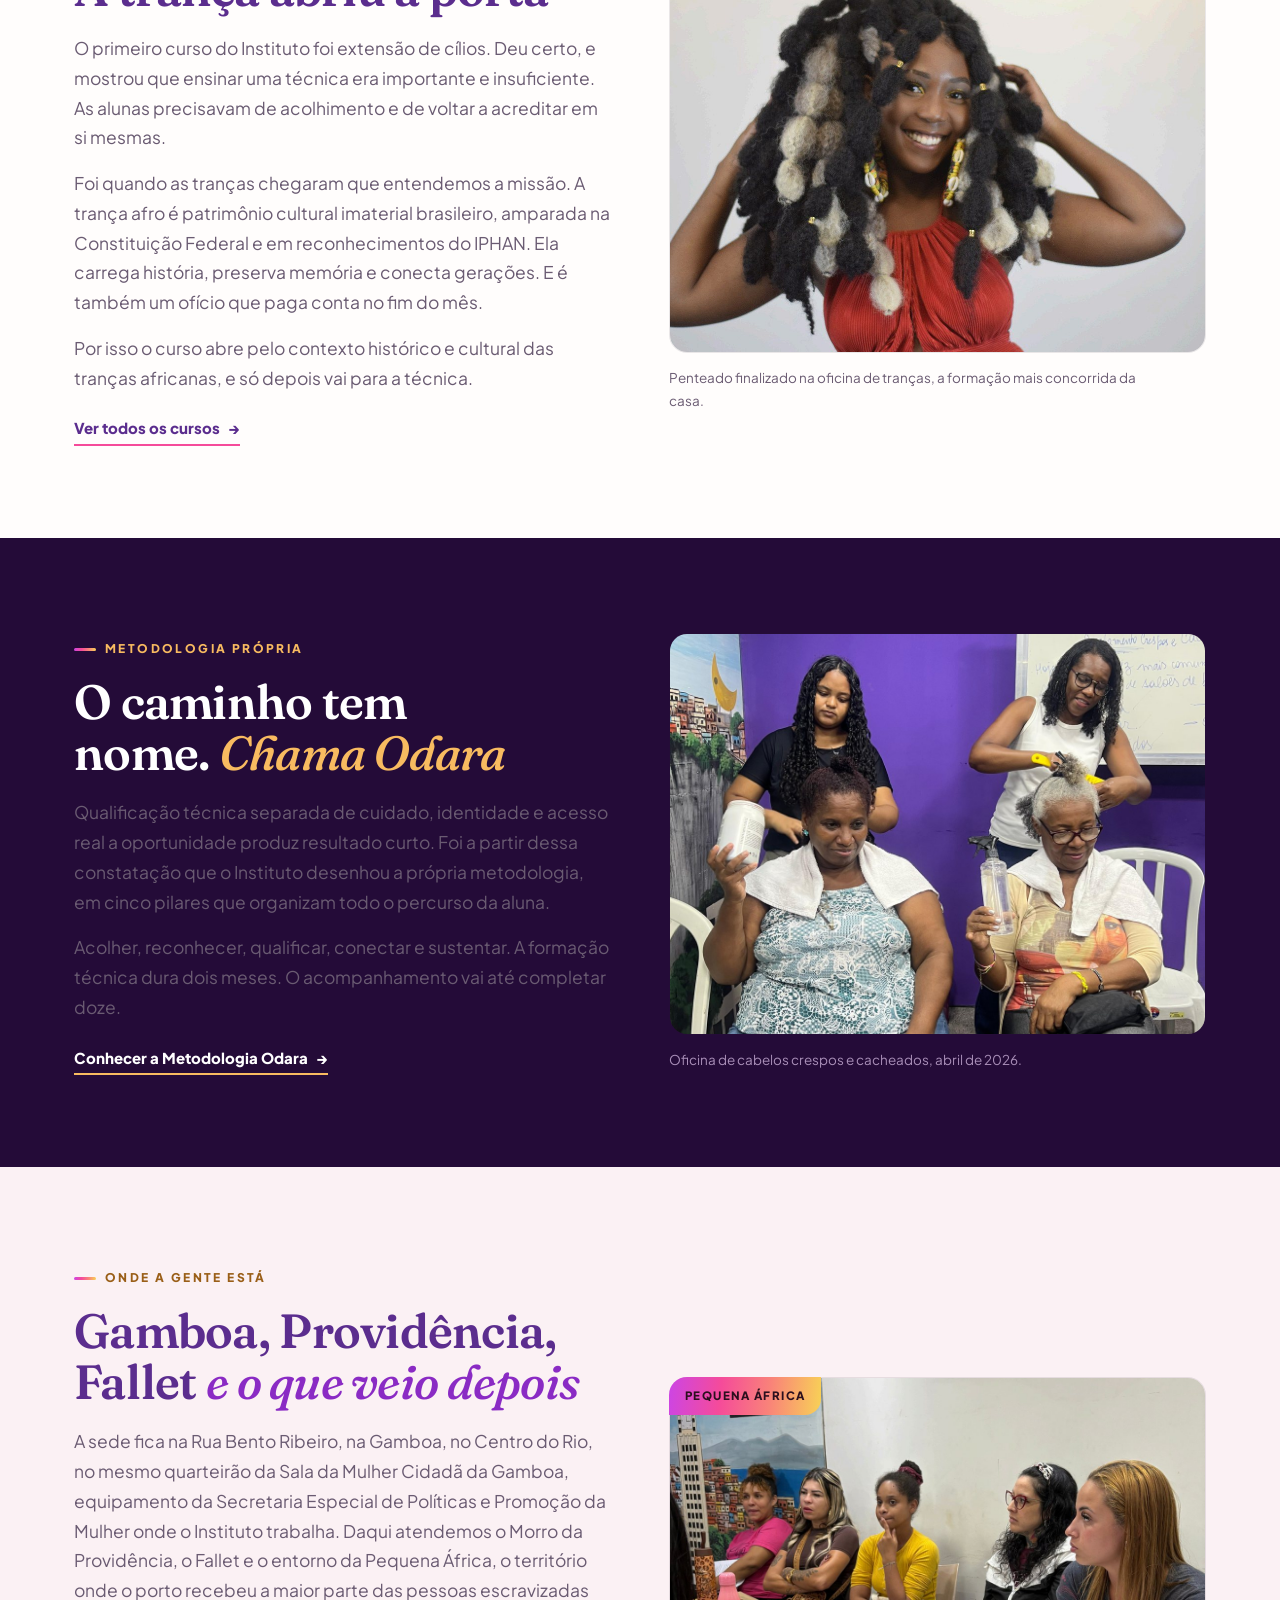
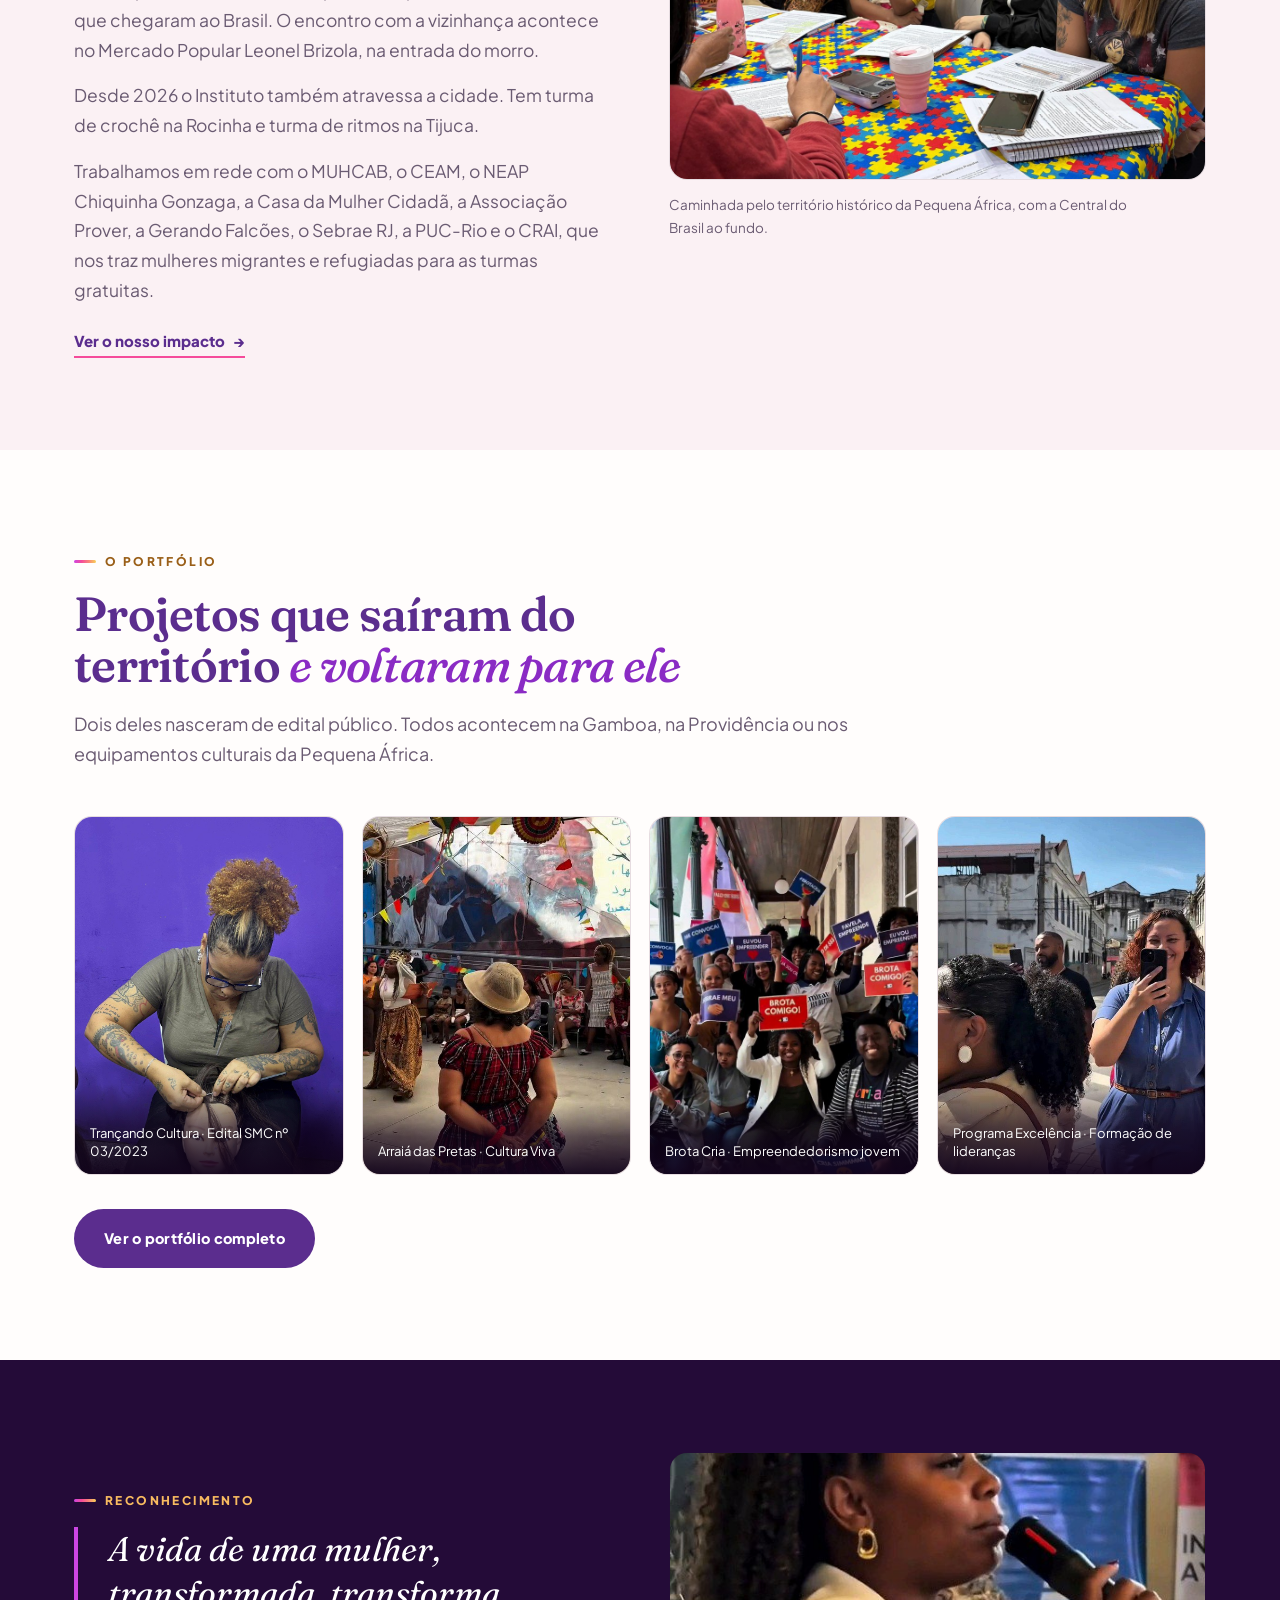
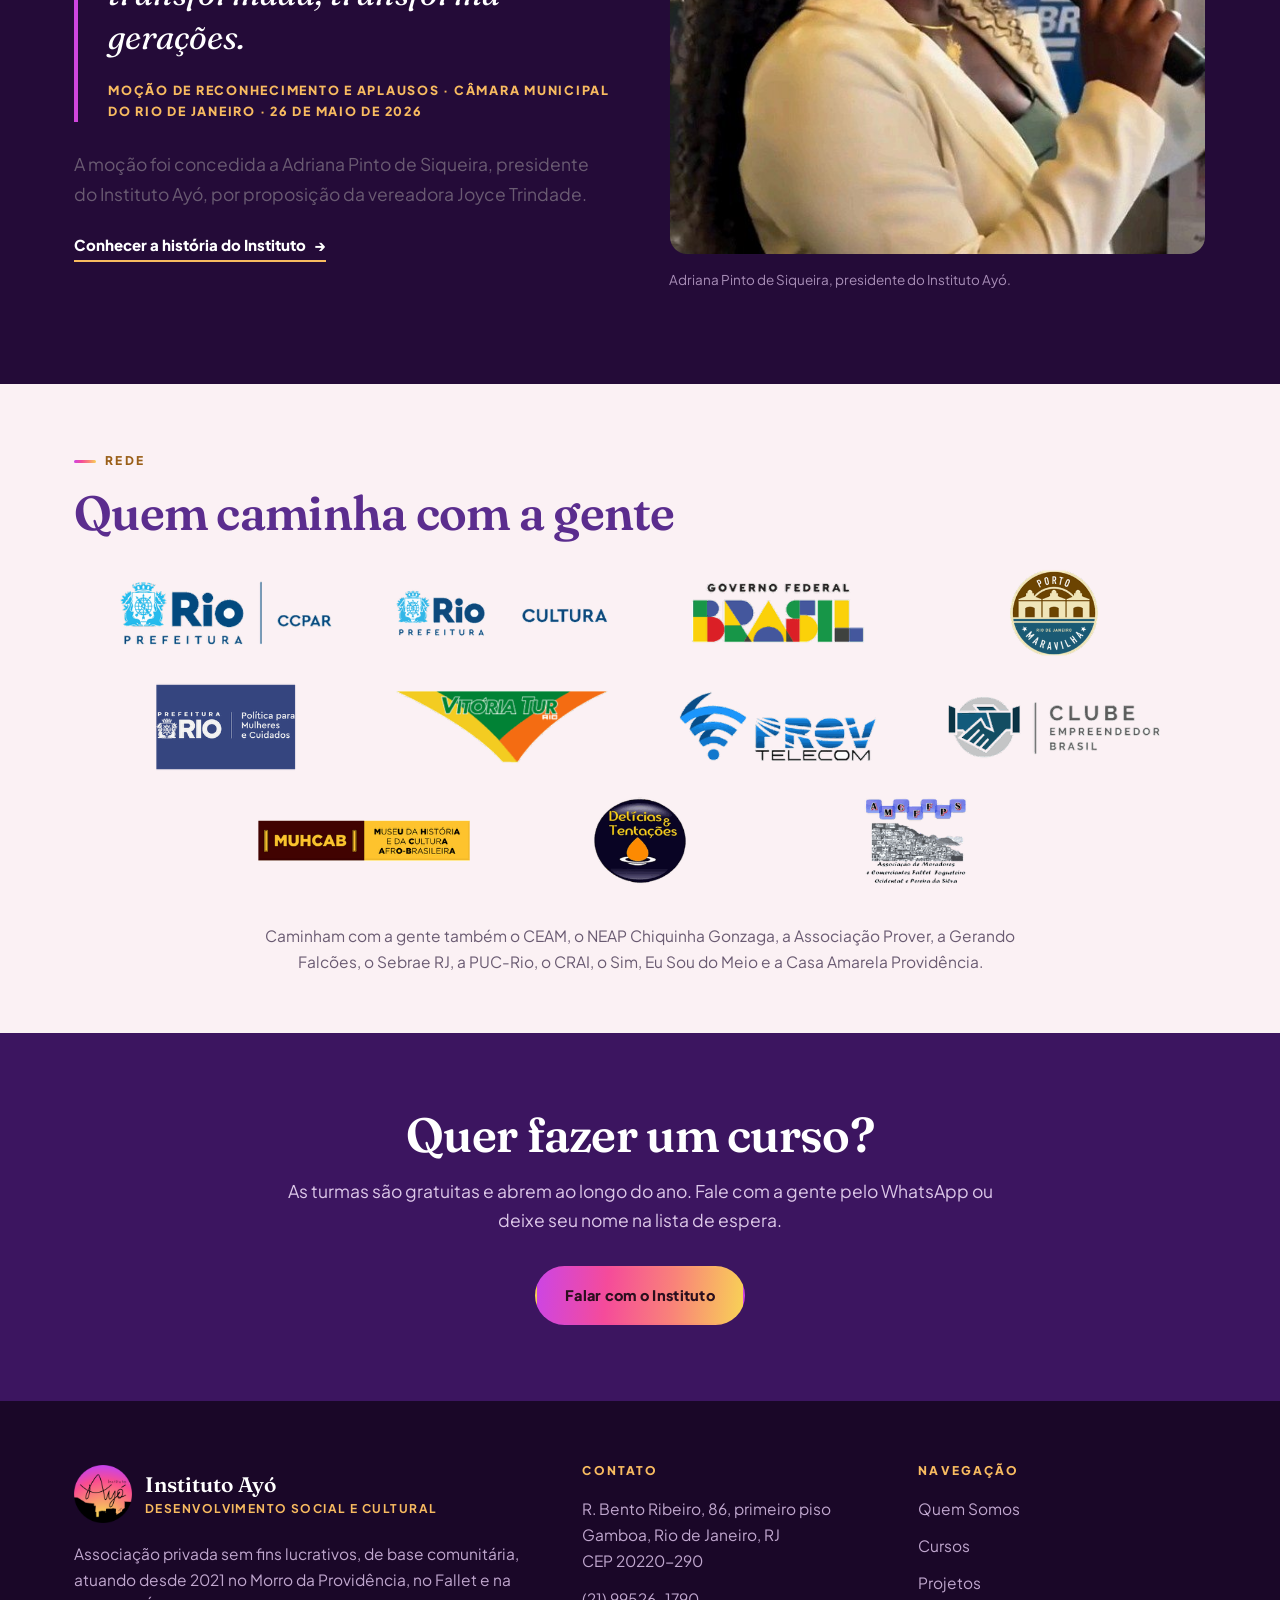
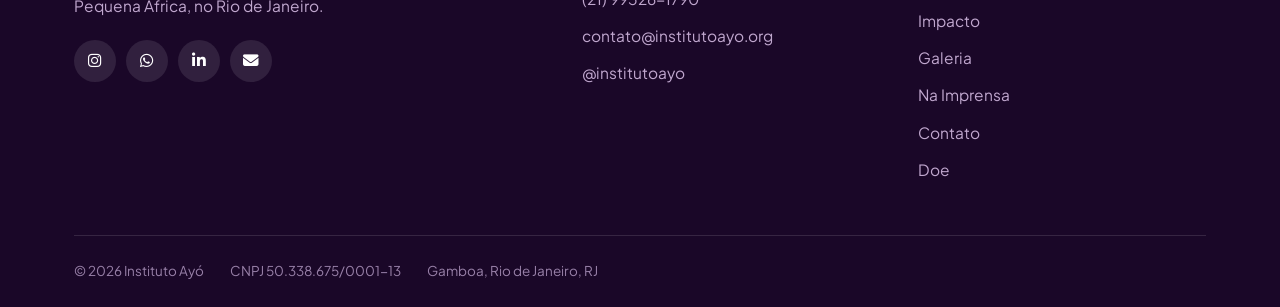
==== commit 04823d3e: "Logos soltas, sem caixa nem contorno, faixa clara nos dois temas" ====
--- a/index.html
+++ b/index.html
@@ -17,7 +17,7 @@
 <link href="https://fonts.googleapis.com/css2?family=Fraunces:ital,opsz,wght@0,9..144,400..700;1,9..144,400..600&family=Plus+Jakarta+Sans:wght@400;500;600;700;800&display=swap" rel="stylesheet">
 <link rel="stylesheet" href="https://cdnjs.cloudflare.com/ajax/libs/font-awesome/6.5.2/css/all.min.css">
 <script>(function(){try{var t=localStorage.getItem('ayo-tema')||'claro';document.documentElement.setAttribute('data-tema',t);}catch(e){}})();</script>
-<link rel="stylesheet" href="style.css?v=20260914c">
+<link rel="stylesheet" href="style.css?v=20260914d">
 <noscript><style>.surge{opacity:1;transform:none}.sobe{opacity:1;transform:none}</style></noscript>
 </head>
 <body>
@@ -222,7 +222,7 @@
   </div>
 </section>
 
-<section class="secao secao--curta">
+<section class="secao secao--curta secao--parceiros">
   <div class="env">
     <div class="cabeca surge" style="margin-bottom:26px">
       <span class="olho">Rede</span>
@@ -231,8 +231,7 @@
     <div class="parceiros surge">
       <div class="parceiro"><img src="img/parceiros/prefeitura-rio-ccpar.png" alt="Logo da Prefeitura do Rio ao lado da logo da CCPAR" loading="lazy" width="400" height="160"><b>Prefeitura do Rio e CCPAR</b></div>
       <div class="parceiro"><img src="img/parceiros/secretaria-municipal-de-cultura.png" alt="Logo da Prefeitura do Rio ao lado da palavra Cultura, da Secretaria Municipal de Cultura" loading="lazy" width="400" height="160"><b>Secretaria Municipal de Cultura</b></div>
-      <div class="parceiro"><img src="img/parceiros/ministerio-da-cultura.png" alt="Logo do Ministério da Cultura" loading="lazy" width="400" height="160"><b>Ministério da Cultura</b></div>
-      <div class="parceiro"><img src="img/parceiros/governo-federal.png" alt="Logo do Governo Federal, com a palavra Brasil em cores e a assinatura União e Reconstrução" loading="lazy" width="400" height="160"><b>Governo Federal</b></div>
+      <div class="parceiro"><img src="img/parceiros/governo-federal.png" alt="Assinatura do Ministério da Cultura e do Governo Federal, com a palavra Brasil em cores e a marca União e Reconstrução" loading="lazy" width="400" height="160"><b>Ministério da Cultura e Governo Federal</b></div>
       <div class="parceiro"><img src="img/parceiros/porto-maravilha.png" alt="Selo circular do Porto Maravilha, com os armazéns do porto desenhados no centro" loading="lazy" width="400" height="160"><b>Porto Maravilha</b></div>
       <div class="parceiro"><img src="img/parceiros/spm-rio.png" alt="Logo da Prefeitura do Rio, Política para Mulheres e Cuidados, em fundo azul" loading="lazy" width="400" height="160"><b>Política para Mulheres e Cuidados</b></div>
       <div class="parceiro"><img src="img/parceiros/vitoria-tur.png" alt="Logo da Vitória Tur, em amarelo, verde e laranja" loading="lazy" width="400" height="160"><b>Vitória Tur</b></div>
@@ -306,7 +305,7 @@
   <figure><img alt=""><figcaption></figcaption></figure>
 </div>
 
-<script src="dados.js?v=20260914c"></script>
-<script src="script.js?v=20260914c"></script>
+<script src="dados.js?v=20260914d"></script>
+<script src="script.js?v=20260914d"></script>
 </body>
 </html>
--- a/style.css
+++ b/style.css
@@ -512,25 +512,21 @@
   border-radius: 0 var(--raio-bloco) var(--raio-bloco) 0;
 }
 
-/* rede de parceiros */
-.parceiros { display: grid; grid-template-columns: repeat(auto-fill, minmax(230px, 1fr)); gap: 14px; }
-.parceiro {
-  display: flex; align-items: center; justify-content: center; text-align: center;
-  min-height: 96px; padding: 16px 18px; background: #fff;
-  border: var(--contorno); border-radius: var(--raio-bloco);
-  transition: border-color .25s ease, transform .25s ease;
-}
-.parceiro:hover { border-color: var(--linha-forte); transform: translateY(-2px); }
+/* rede de parceiros: faixa clara fixa, logo solta, sem caixa nem contorno */
+.secao--parceiros {
+  background: #FBF1F4;
+  --roxo: #5B2D8E; --roxo-vivo: #8A2BC4;
+  --texto: #2A1F30; --texto-suave: #6A5B72; --ouro-tinta: #9A5F18;
+  color: var(--texto);
+}
+.parceiros { display: flex; flex-wrap: wrap; align-items: center; justify-content: center; gap: 18px 36px; }
+.parceiro { flex: 0 0 auto; width: 240px; }
 .parceiro img { width: 100%; height: auto; display: block; }
-.parceiro b { font-size: 13.5px; font-weight: 700; line-height: 1.35; color: var(--texto-suave); }
-.parceiro img + b { display: none; }
+.parceiro b { display: none; font-size: 13.5px; font-weight: 700; line-height: 1.35; color: var(--texto-suave); text-align: center; }
 .parceiro.sem-foto img { display: none; }
 .parceiro.sem-foto b { display: block; }
-.parceiros-extra { margin-top: 22px; font-size: 15.5px; color: var(--texto-suave); max-width: 74ch; }
-[data-tema="escuro"] .parceiro { background: rgba(255,255,255,.95); border-color: rgba(255,255,255,.18); }
-[data-tema="escuro"] .parceiro b { color: #4A3A55; }
-.secao--noite .parceiro { background: #fff; border-color: rgba(255,255,255,.2); }
-@media (max-width: 700px) { .parceiros { grid-template-columns: repeat(auto-fill, minmax(136px, 1fr)); gap: 10px; } .parceiro { min-height: 84px; padding: 12px 14px; } }
+.parceiros-extra { margin: 34px auto 0; font-size: 15.5px; color: var(--texto-suave); max-width: 74ch; text-align: center; }
+@media (max-width: 700px) { .parceiro { width: 152px; } .parceiros { gap: 8px 12px; } }
 
 /* pagina doe */
 .doe-grade { display: grid; grid-template-columns: 1fr 1fr; gap: 52px; align-items: start; }
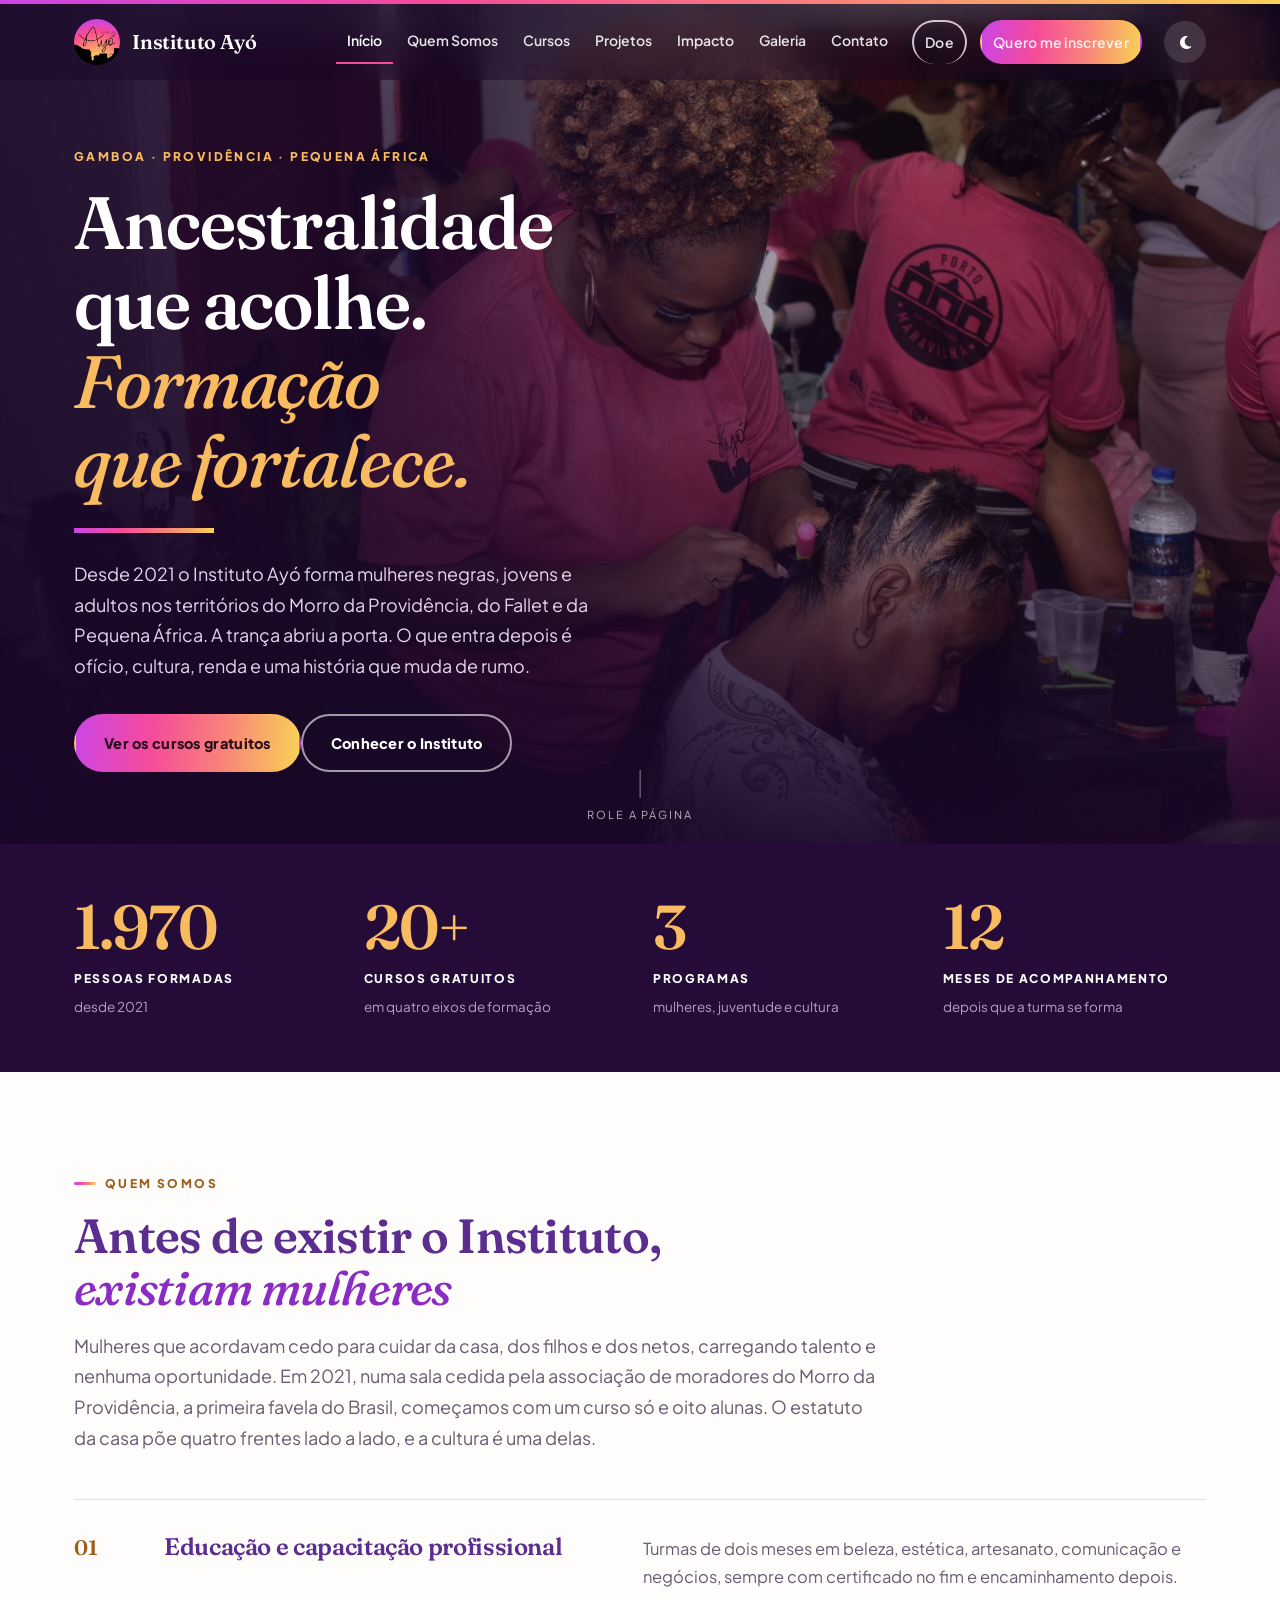
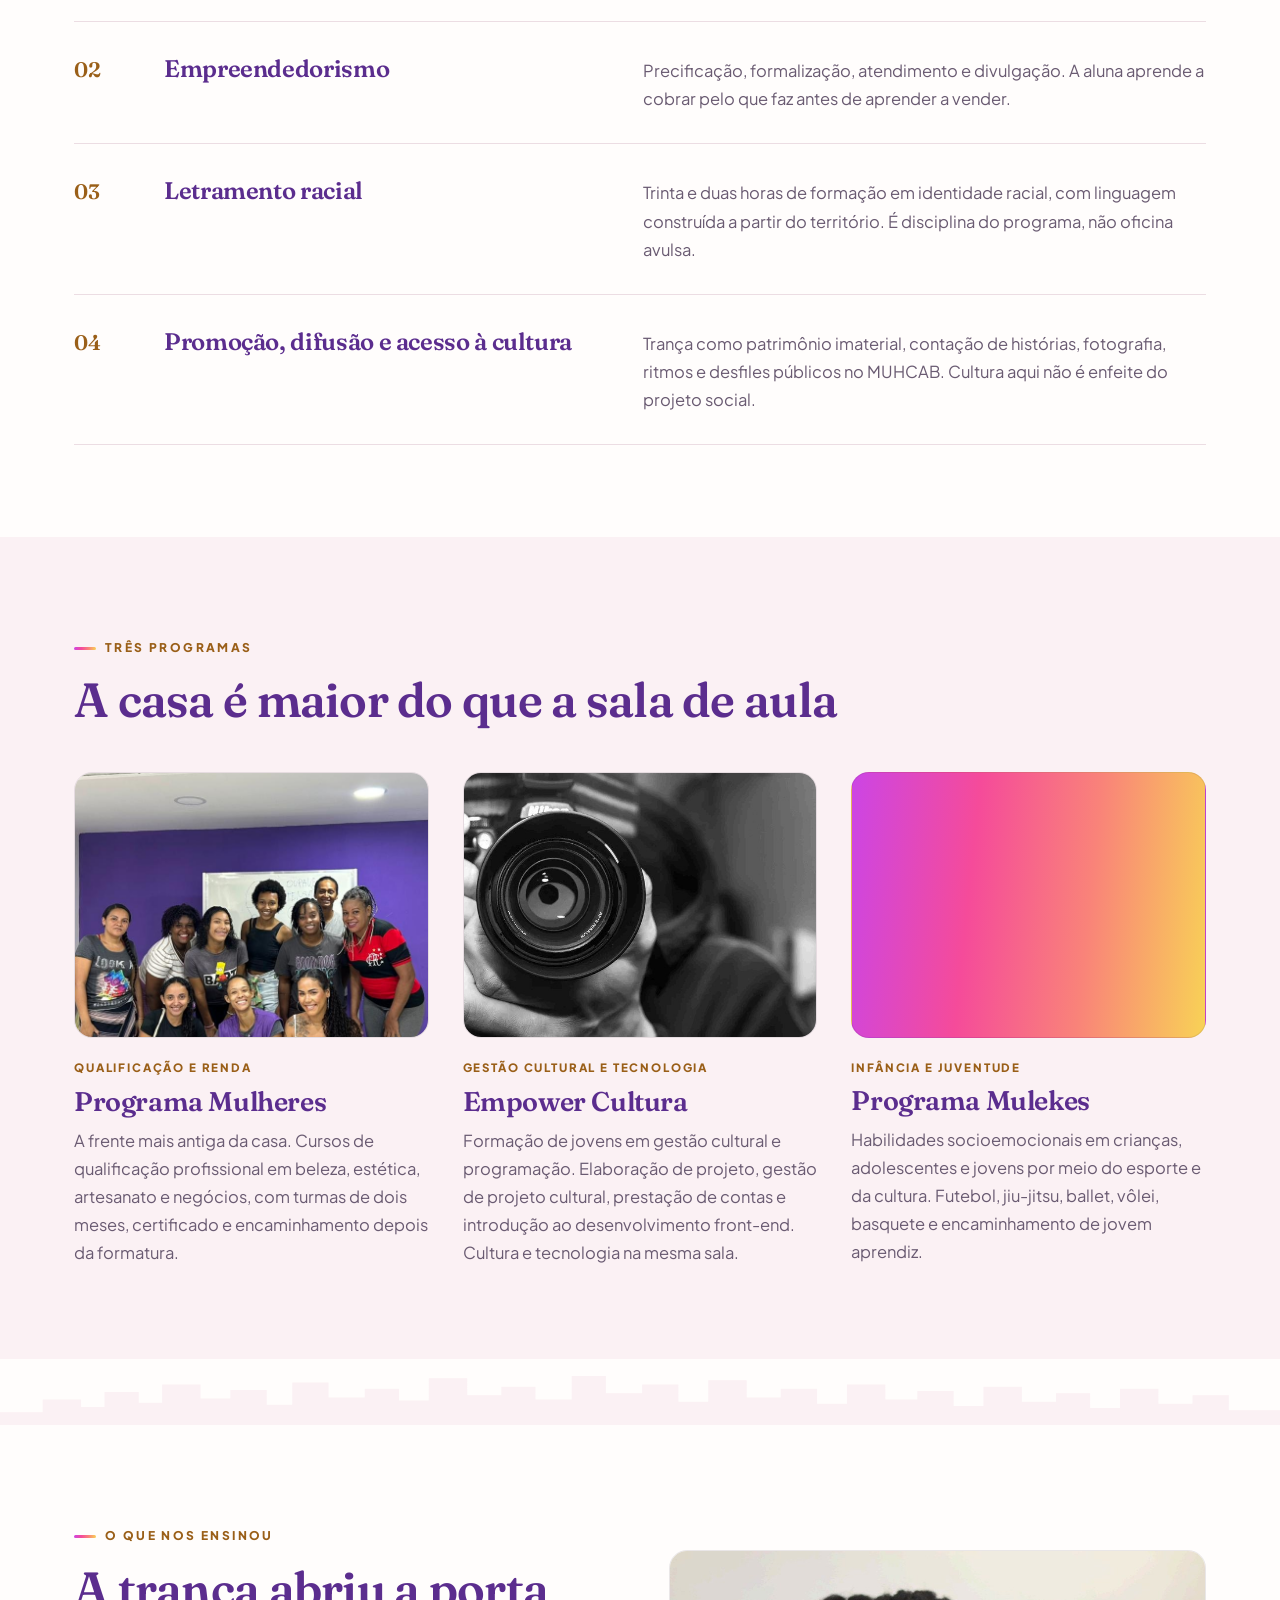
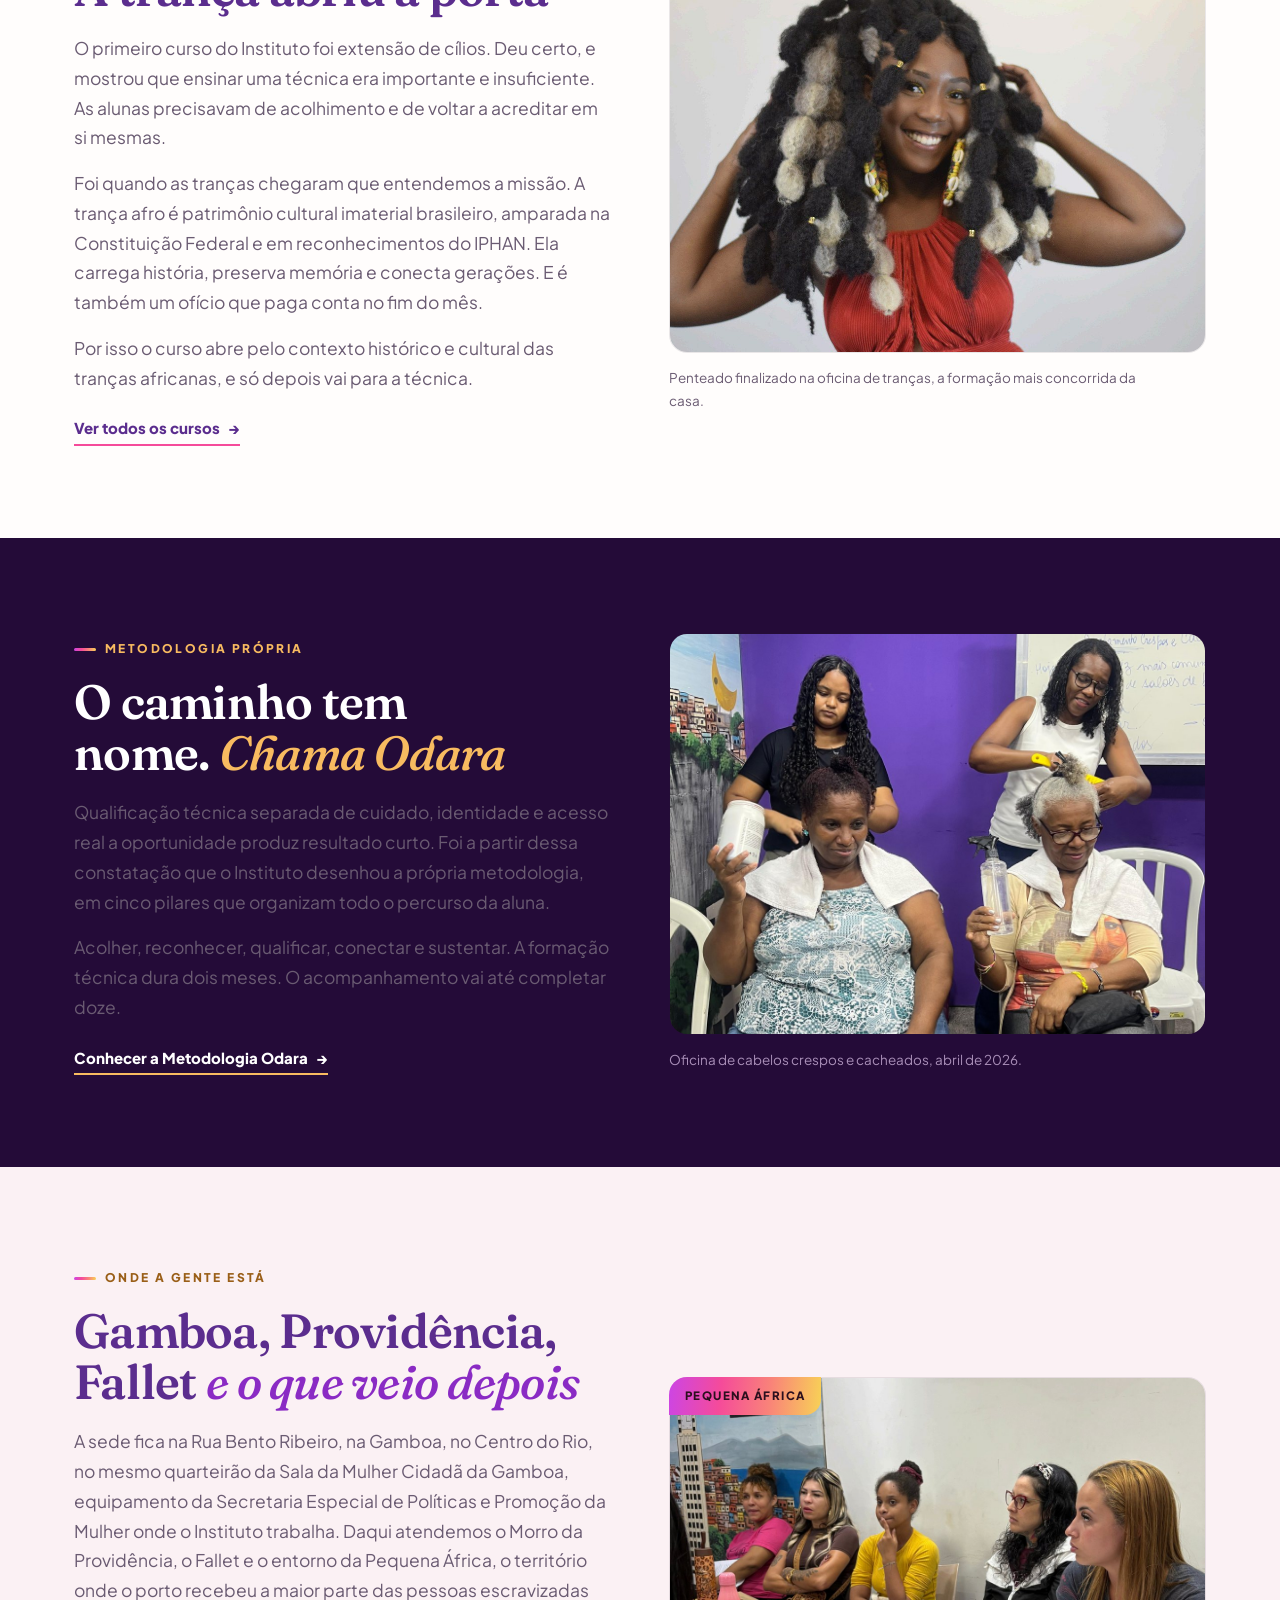
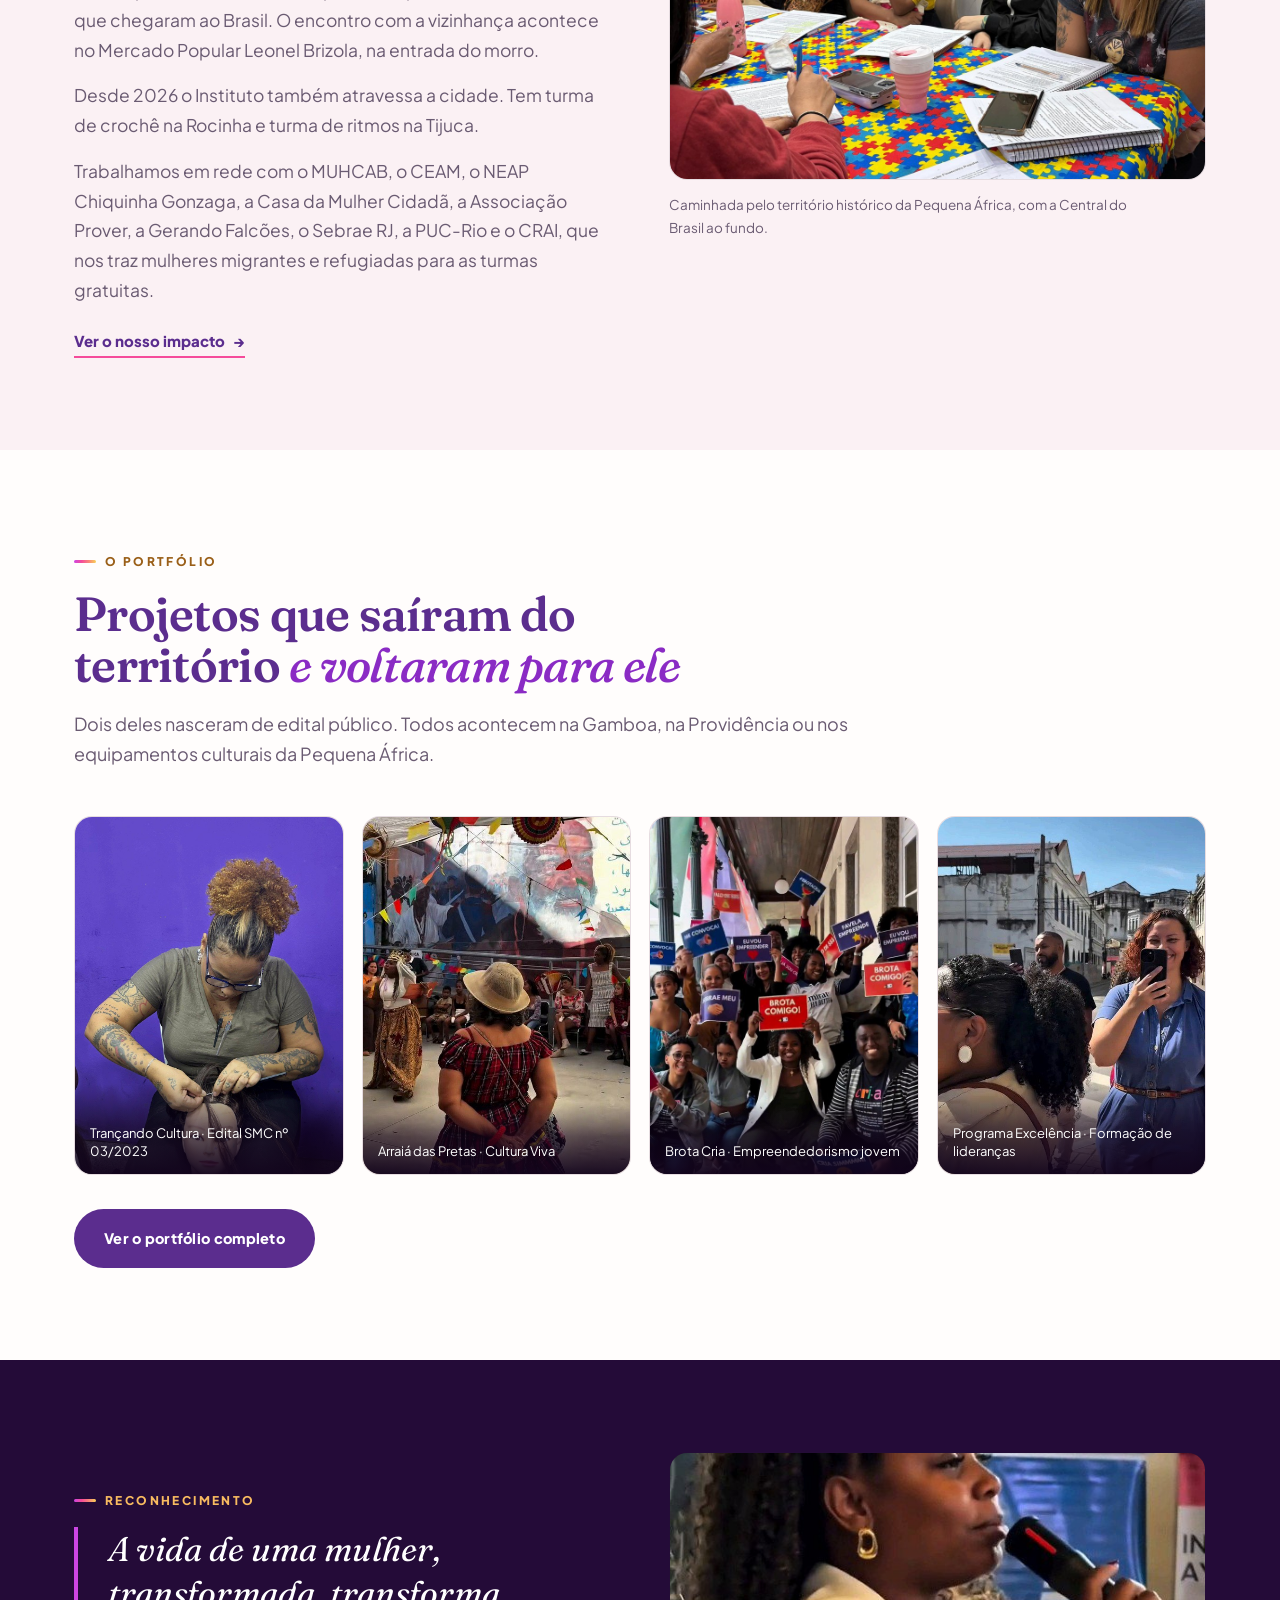
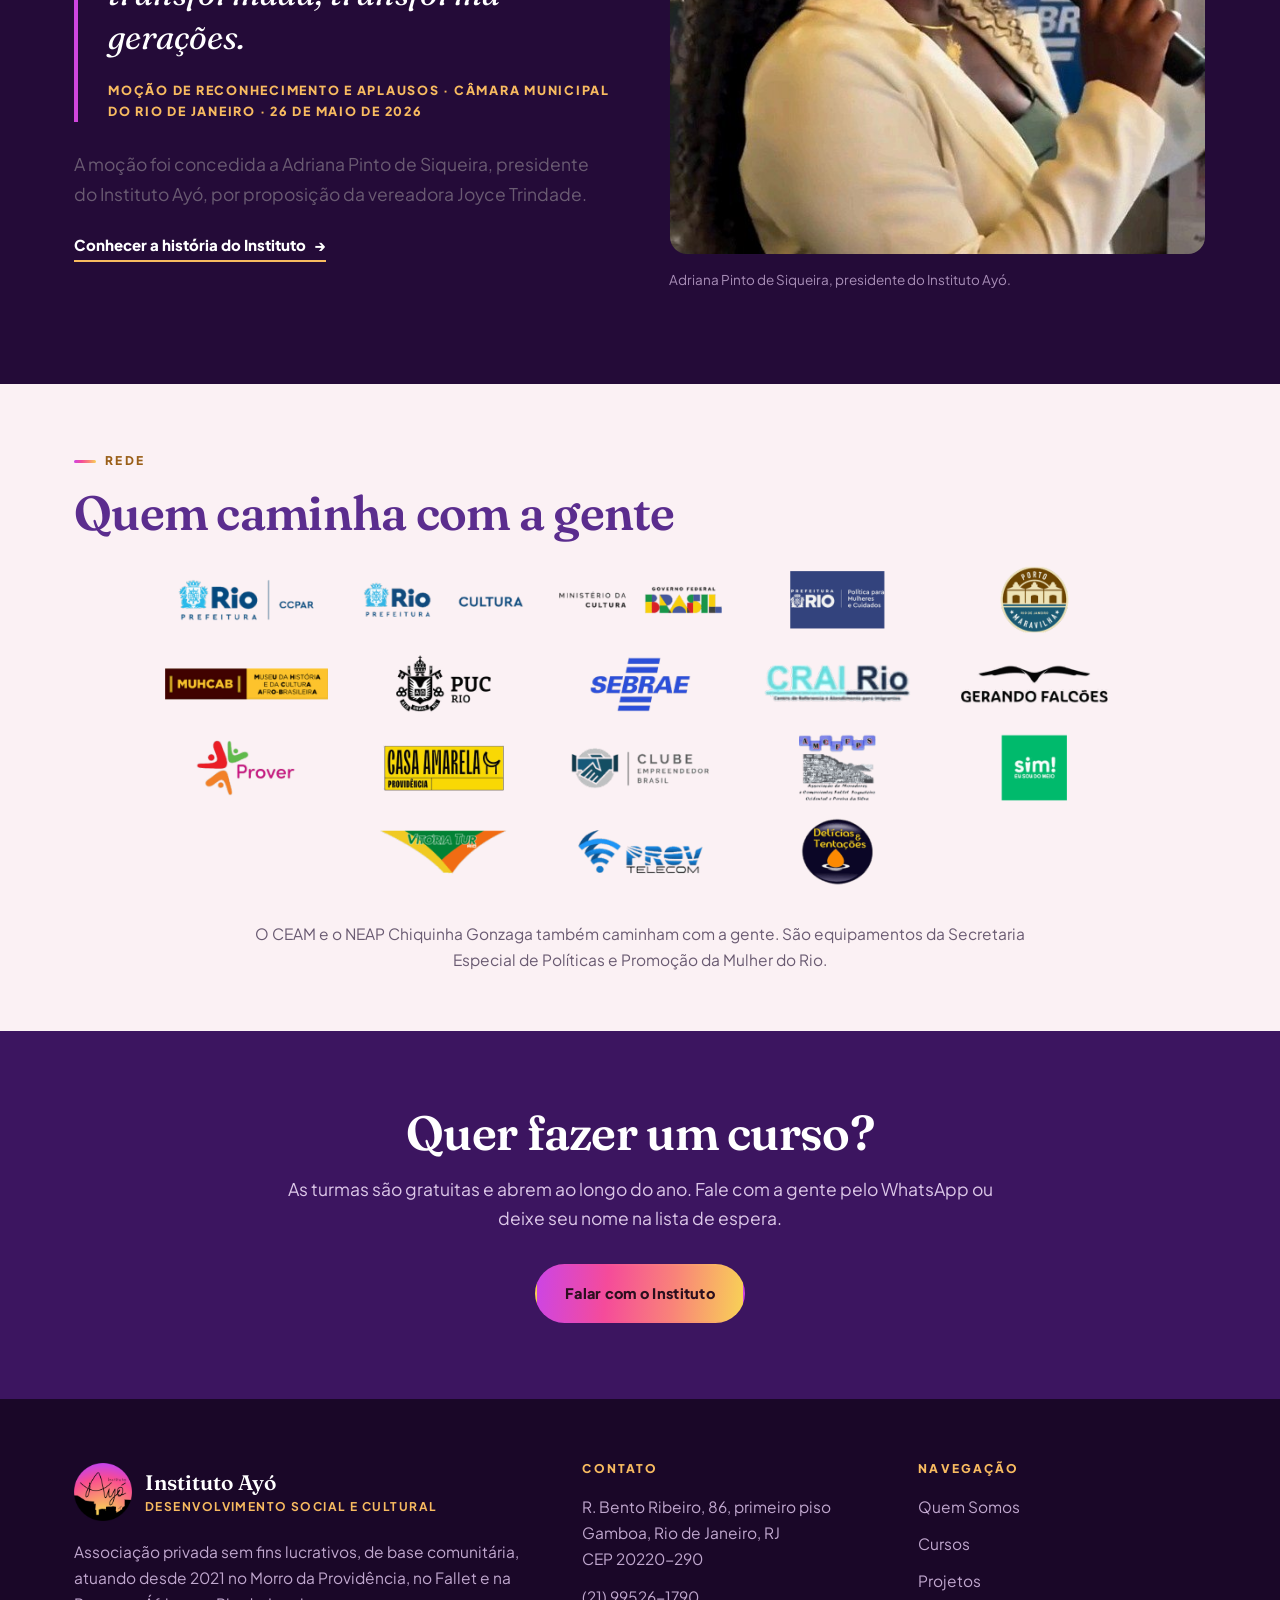
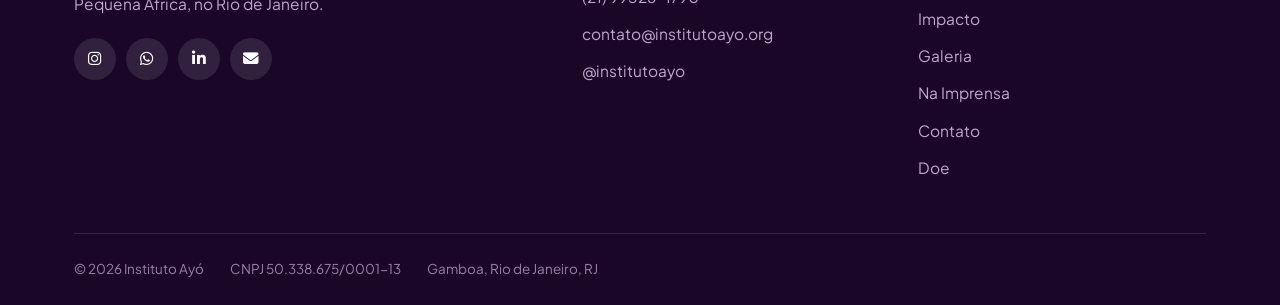
==== commit 0c46655d: "Mural com dezoito parceiros" ====
--- a/index.html
+++ b/index.html
@@ -17,7 +17,7 @@
 <link href="https://fonts.googleapis.com/css2?family=Fraunces:ital,opsz,wght@0,9..144,400..700;1,9..144,400..600&family=Plus+Jakarta+Sans:wght@400;500;600;700;800&display=swap" rel="stylesheet">
 <link rel="stylesheet" href="https://cdnjs.cloudflare.com/ajax/libs/font-awesome/6.5.2/css/all.min.css">
 <script>(function(){try{var t=localStorage.getItem('ayo-tema')||'claro';document.documentElement.setAttribute('data-tema',t);}catch(e){}})();</script>
-<link rel="stylesheet" href="style.css?v=20260914d">
+<link rel="stylesheet" href="style.css?v=20260914e">
 <noscript><style>.surge{opacity:1;transform:none}.sobe{opacity:1;transform:none}</style></noscript>
 </head>
 <body>
@@ -232,16 +232,23 @@
       <div class="parceiro"><img src="img/parceiros/prefeitura-rio-ccpar.png" alt="Logo da Prefeitura do Rio ao lado da logo da CCPAR" loading="lazy" width="400" height="160"><b>Prefeitura do Rio e CCPAR</b></div>
       <div class="parceiro"><img src="img/parceiros/secretaria-municipal-de-cultura.png" alt="Logo da Prefeitura do Rio ao lado da palavra Cultura, da Secretaria Municipal de Cultura" loading="lazy" width="400" height="160"><b>Secretaria Municipal de Cultura</b></div>
       <div class="parceiro"><img src="img/parceiros/governo-federal.png" alt="Assinatura do Ministério da Cultura e do Governo Federal, com a palavra Brasil em cores e a marca União e Reconstrução" loading="lazy" width="400" height="160"><b>Ministério da Cultura e Governo Federal</b></div>
+      <div class="parceiro"><img src="img/parceiros/spm-rio.png" alt="Logo da Prefeitura do Rio, Política para Mulheres e Cuidados, em fundo azul" loading="lazy" width="400" height="160"><b>Política para Mulheres e Cuidados</b></div>
       <div class="parceiro"><img src="img/parceiros/porto-maravilha.png" alt="Selo circular do Porto Maravilha, com os armazéns do porto desenhados no centro" loading="lazy" width="400" height="160"><b>Porto Maravilha</b></div>
-      <div class="parceiro"><img src="img/parceiros/spm-rio.png" alt="Logo da Prefeitura do Rio, Política para Mulheres e Cuidados, em fundo azul" loading="lazy" width="400" height="160"><b>Política para Mulheres e Cuidados</b></div>
+      <div class="parceiro"><img src="img/parceiros/muhcab.png" alt="Logo do MUHCAB, Museu da História e da Cultura Afro-Brasileira" loading="lazy" width="400" height="160"><b>MUHCAB</b></div>
+      <div class="parceiro"><img src="img/parceiros/puc-rio.png" alt="Brasão da PUC-Rio ao lado das letras PUC Rio" loading="lazy" width="400" height="160"><b>PUC-Rio</b></div>
+      <div class="parceiro"><img src="img/parceiros/sebrae.png" alt="Logo do Sebrae, em azul" loading="lazy" width="400" height="160"><b>Sebrae</b></div>
+      <div class="parceiro"><img src="img/parceiros/crai-rio.png" alt="Logo do CRAI Rio, Centro de Referência e Atendimento para Imigrantes" loading="lazy" width="400" height="160"><b>CRAI Rio</b></div>
+      <div class="parceiro"><img src="img/parceiros/gerando-falcoes.png" alt="Logo da Gerando Falcões, com um falcão de asas abertas sobre o nome" loading="lazy" width="400" height="160"><b>Gerando Falcões</b></div>
+      <div class="parceiro"><img src="img/parceiros/associacao-prover.png" alt="Logo da Associação Prover, com figuras coloridas em roda ao lado do nome" loading="lazy" width="400" height="160"><b>Associação Prover</b></div>
+      <div class="parceiro"><img src="img/parceiros/casa-amarela-providencia.png" alt="Logo da Casa Amarela Providência, em preto sobre fundo amarelo" loading="lazy" width="400" height="160"><b>Casa Amarela Providência</b></div>
+      <div class="parceiro"><img src="img/parceiros/clube-empreendedor-brasil.png" alt="Logo do Clube Empreendedor Brasil, com duas mãos em aperto dentro de um círculo" loading="lazy" width="400" height="160"><b>Clube Empreendedor Brasil</b></div>
+      <div class="parceiro"><img src="img/parceiros/amcffps.png" alt="Logo da Associação de Moradores e Comerciantes do Fallet, Fogueteiro, Ocidental e Pereira da Silva" loading="lazy" width="400" height="160"><b>AMCFFPS</b></div>
+      <div class="parceiro"><img src="img/parceiros/sim-eu-sou-do-meio.png" alt="Logo do programa Sim! Eu Sou do Meio, em branco sobre fundo verde" loading="lazy" width="400" height="160"><b>Sim! Eu Sou do Meio</b></div>
       <div class="parceiro"><img src="img/parceiros/vitoria-tur.png" alt="Logo da Vitória Tur, em amarelo, verde e laranja" loading="lazy" width="400" height="160"><b>Vitória Tur</b></div>
       <div class="parceiro"><img src="img/parceiros/prov-telecom.png" alt="Logo da Prov Telecom, com o símbolo de sinal em azul" loading="lazy" width="400" height="160"><b>Prov Telecom</b></div>
-      <div class="parceiro"><img src="img/parceiros/clube-empreendedor-brasil.png" alt="Logo do Clube Empreendedor Brasil, com duas mãos em aperto dentro de um círculo" loading="lazy" width="400" height="160"><b>Clube Empreendedor Brasil</b></div>
-      <div class="parceiro"><img src="img/parceiros/muhcab.png" alt="Logo do MUHCAB, Museu da História e da Cultura Afro-Brasileira" loading="lazy" width="400" height="160"><b>MUHCAB</b></div>
       <div class="parceiro"><img src="img/parceiros/delicias-e-tentacoes.png" alt="Logo da Delícias e Tentações, com uma gota laranja em fundo escuro" loading="lazy" width="400" height="160"><b>Delícias e Tentações</b></div>
-      <div class="parceiro"><img src="img/parceiros/amcffps.png" alt="Logo da Associação de Moradores e Comerciantes do Fallet, Fogueteiro, Ocidental e Pereira da Silva" loading="lazy" width="400" height="160"><b>AMCFFPS</b></div>
-    </div>
-    <p class="parceiros-extra surge">Caminham com a gente também o CEAM, o NEAP Chiquinha Gonzaga, a Associação Prover, a Gerando Falcões, o Sebrae RJ, a PUC-Rio, o CRAI, o Sim, Eu Sou do Meio e a Casa Amarela Providência.</p>
+    </div>
+    <p class="parceiros-extra surge">O CEAM e o NEAP Chiquinha Gonzaga também caminham com a gente. São equipamentos da Secretaria Especial de Políticas e Promoção da Mulher do Rio.</p>
   </div>
 </section>
 
@@ -305,7 +312,7 @@
   <figure><img alt=""><figcaption></figcaption></figure>
 </div>
 
-<script src="dados.js?v=20260914d"></script>
-<script src="script.js?v=20260914d"></script>
+<script src="dados.js?v=20260914e"></script>
+<script src="script.js?v=20260914e"></script>
 </body>
 </html>
--- a/style.css
+++ b/style.css
@@ -519,14 +519,14 @@
   --texto: #2A1F30; --texto-suave: #6A5B72; --ouro-tinta: #9A5F18;
   color: var(--texto);
 }
-.parceiros { display: flex; flex-wrap: wrap; align-items: center; justify-content: center; gap: 18px 36px; }
-.parceiro { flex: 0 0 auto; width: 240px; }
+.parceiros { display: flex; flex-wrap: wrap; align-items: center; justify-content: center; gap: 14px 22px; }
+.parceiro { flex: 0 0 auto; width: 175px; }
 .parceiro img { width: 100%; height: auto; display: block; }
 .parceiro b { display: none; font-size: 13.5px; font-weight: 700; line-height: 1.35; color: var(--texto-suave); text-align: center; }
 .parceiro.sem-foto img { display: none; }
 .parceiro.sem-foto b { display: block; }
 .parceiros-extra { margin: 34px auto 0; font-size: 15.5px; color: var(--texto-suave); max-width: 74ch; text-align: center; }
-@media (max-width: 700px) { .parceiro { width: 152px; } .parceiros { gap: 8px 12px; } }
+@media (max-width: 700px) { .parceiro { width: 106px; } .parceiros { gap: 4px 10px; } }
 
 /* pagina doe */
 .doe-grade { display: grid; grid-template-columns: 1fr 1fr; gap: 52px; align-items: start; }
